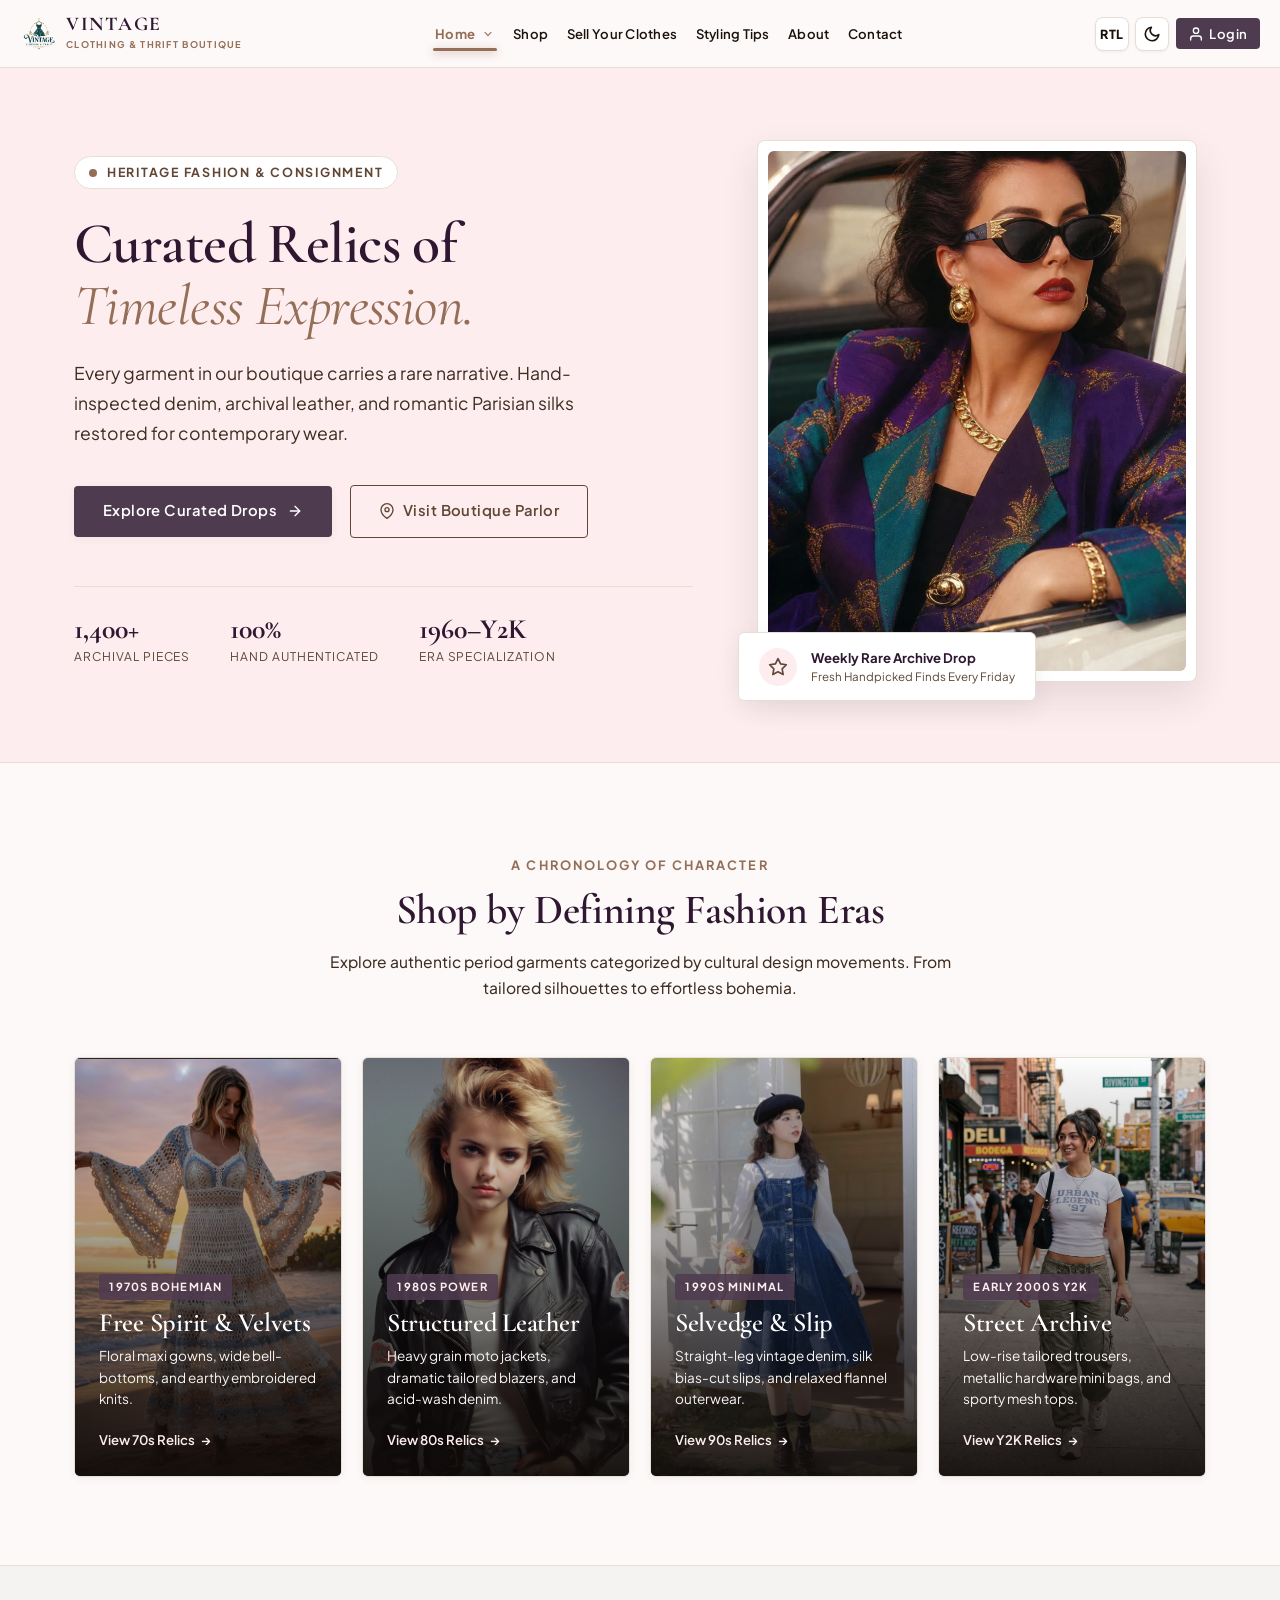
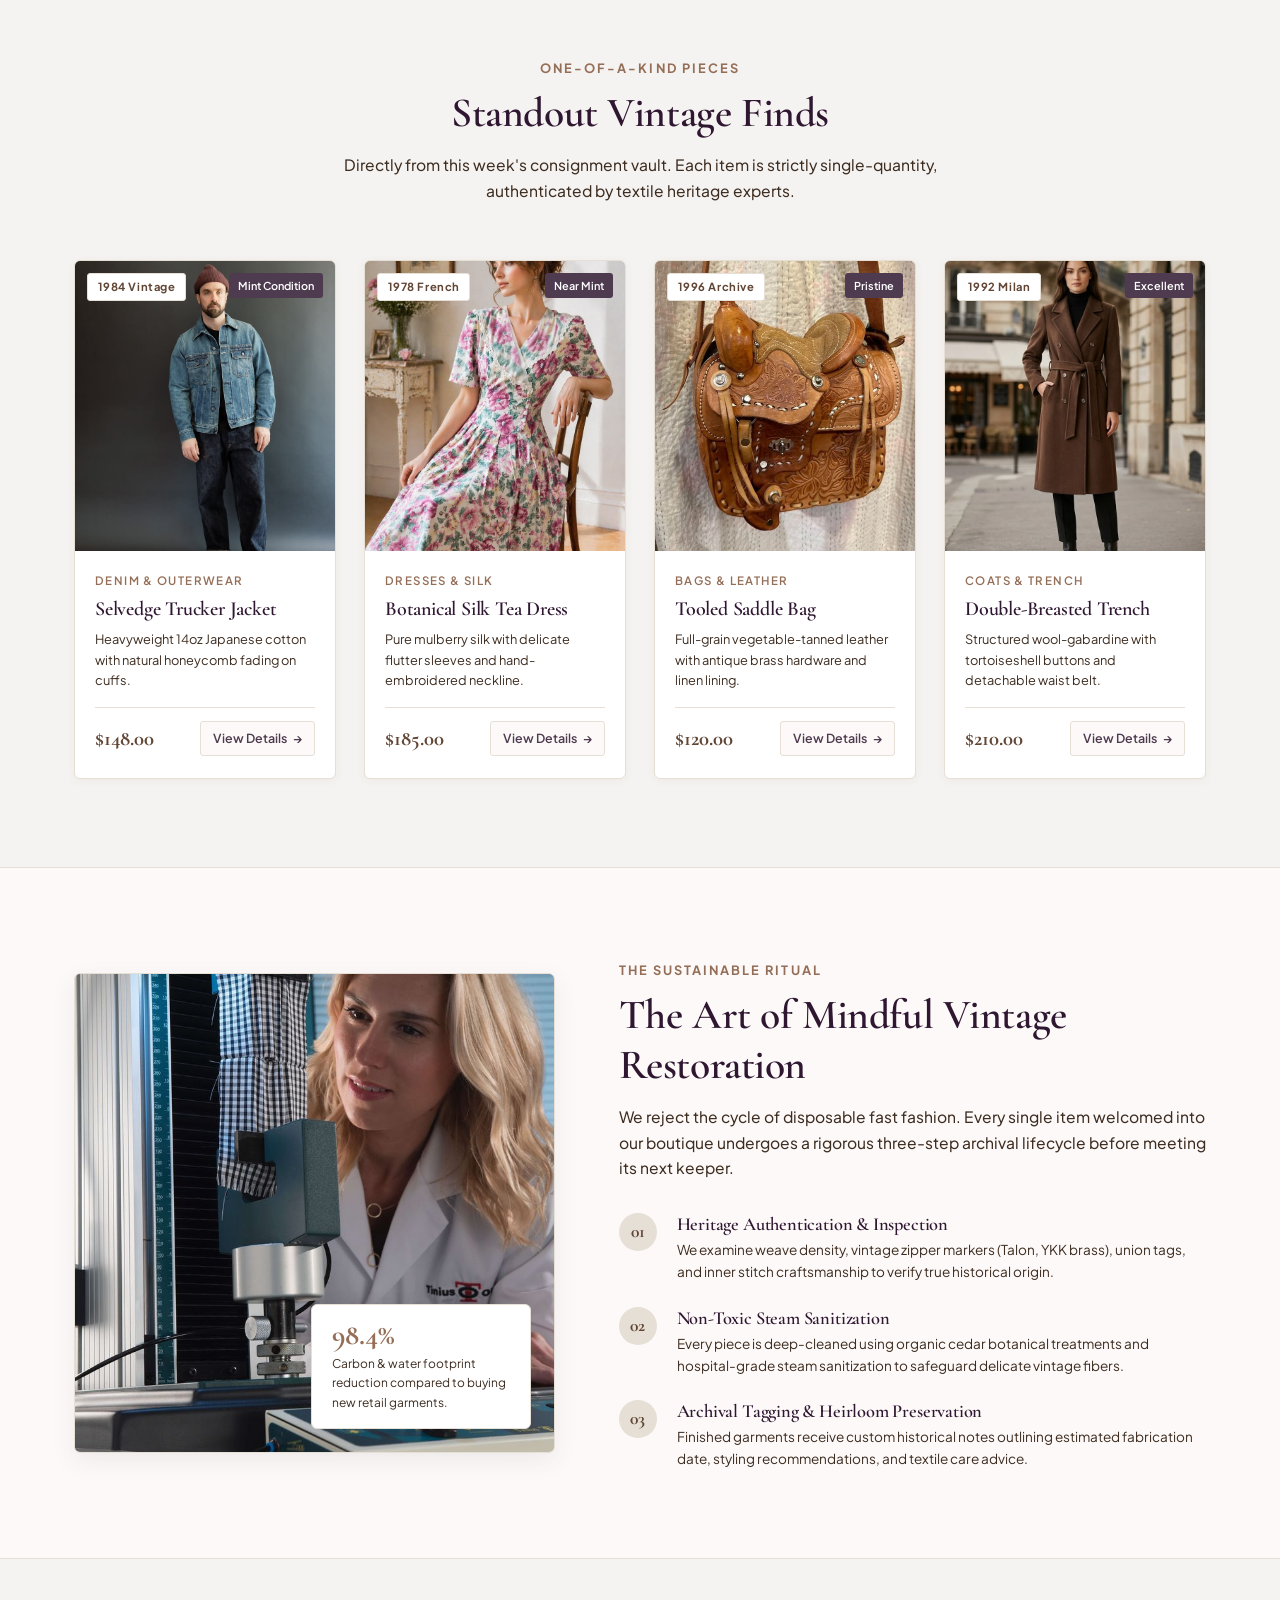
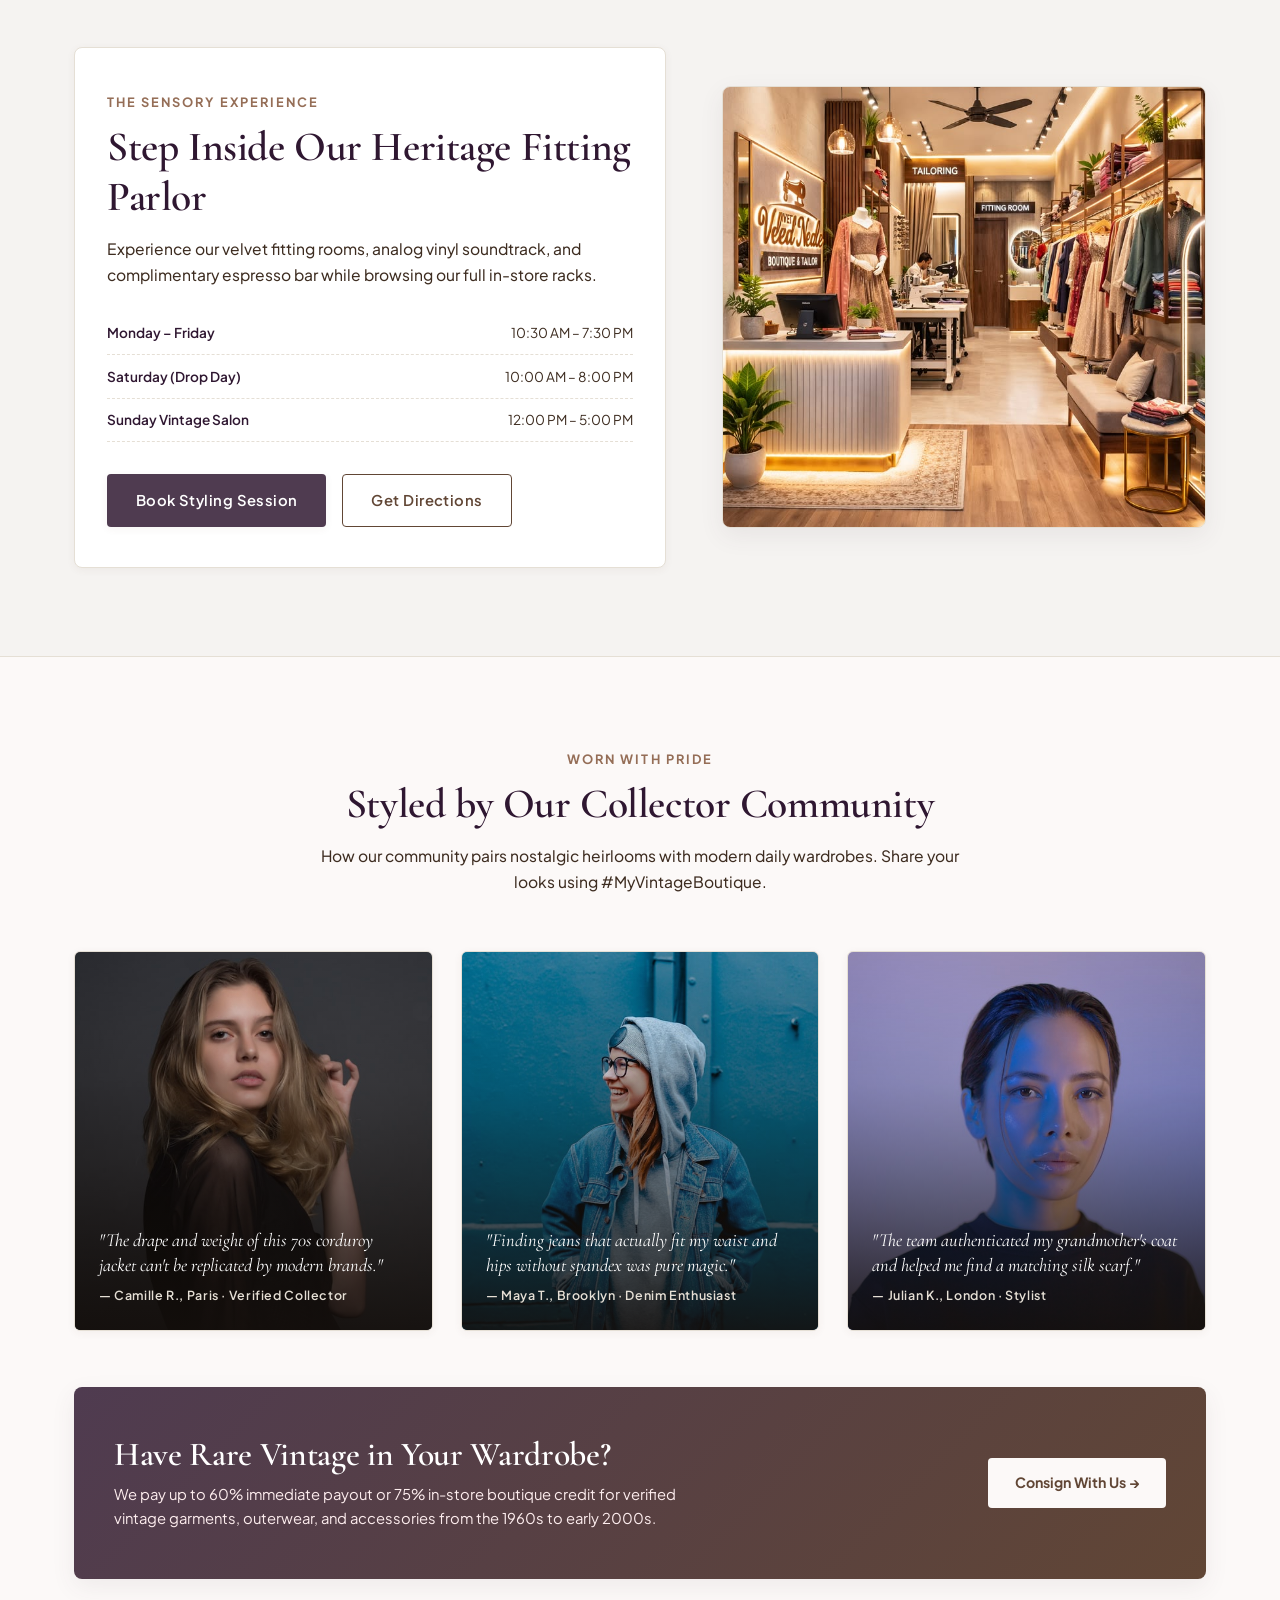
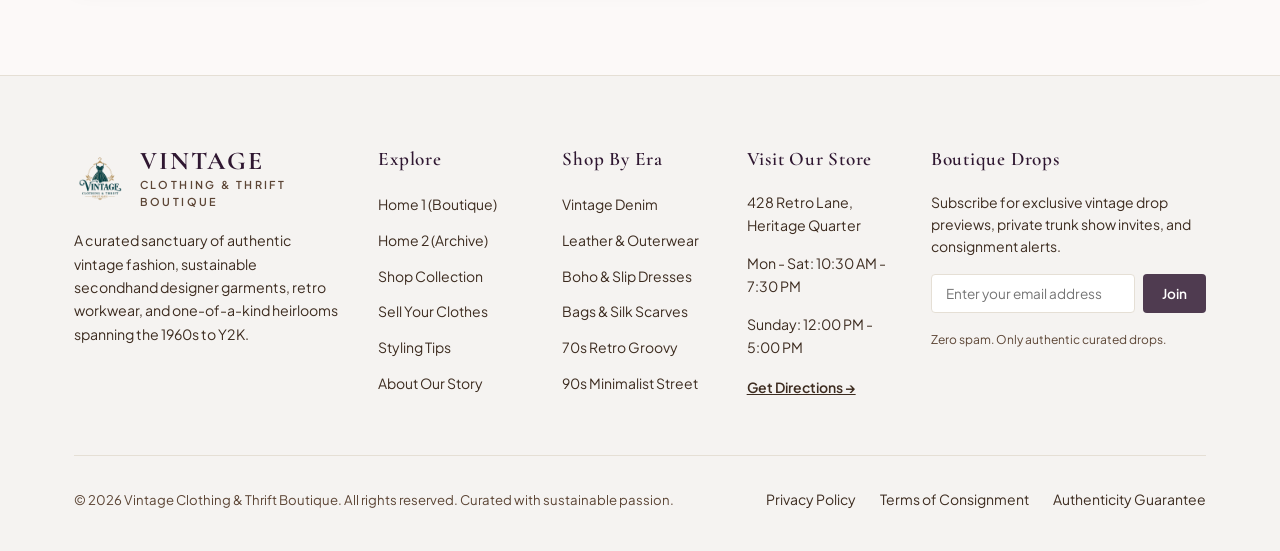
==== index.html @ dba38f69 "first commit" ====
<!DOCTYPE html>
<html lang="en" dir="ltr">

<head>
  <meta charset="UTF-8">
  <meta name="viewport" content="width=device-width, initial-scale=1.0">
  <title>Vintage Clothing & Thrift Boutique | Curated Retro, Denim & Timeless Finds</title>
  <meta name="description"
    content="Authentic vintage fashion, sustainable secondhand designer garments, retro denim, and classic accessories curated with care.">

  <!-- Favicon (High Contrast Vector + PNG) -->
  <link rel="icon" type="image/svg+xml" href="assets/images/icons/favicon.svg">
  <link rel="icon" type="image/png" sizes="32x32" href="assets/images/icons/favicon.png">
  <link rel="apple-touch-icon" href="assets/images/icons/favicon.png">

  <!-- External Stylesheets (Zero inline CSS) -->
  <link rel="stylesheet" href="assets/css/style.css">
  <link rel="stylesheet" href="assets/css/responsive.css">
</head>

<body>

  <!-- Branded Page Loader -->
  <div id="site-loader" aria-hidden="true">
    <div class="loader-logo-wrap">
      <div class="loader-spinner"></div>
      <img src="assets/images/icons/logo.png" alt="Vintage Boutique Loader" class="loader-logo-img">
    </div>
    <span class="loader-text">Vintage Boutique</span>
  </div>

  <!-- Sticky Compact Desktop & Mobile Header -->
  <header class="site-header" id="site-header">
    <div class="site-container header-container">

      <!-- Brand Logo + Name + Tagline -->
      <a href="index.html" class="brand-link" aria-label="Vintage Clothing and Thrift Boutique Home">
        <img src="assets/images/icons/logo.png" alt="Vintage Clothing & Thrift Boutique Logo" class="brand-logo-img">
        <div class="brand-text-block">
          <span class="brand-name">Vintage</span>
          <span class="brand-tagline">Clothing & Thrift Boutique</span>
        </div>
      </a>

      <!-- Desktop Navigation: Exactly 6 Navigation Items -->
      <nav class="desktop-nav" aria-label="Main Navigation">
        <!-- 1. Home with Click-Only Dropdown -->
        <div class="nav-item-dropdown" id="nav-home-dropdown">
          <button type="button" class="dropdown-toggle-btn active" aria-expanded="false" aria-haspopup="true">
            <span>Home</span>
            <svg class="dropdown-icon" viewBox="0 0 20 20" fill="currentColor" aria-hidden="true">
              <path fill-rule="evenodd"
                d="M5.23 7.21a.75.75 0 011.06.02L10 11.168l3.71-3.938a.75.75 0 111.08 1.04l-4.25 4.5a.75.75 0 01-1.08 0l-4.25-4.5a.75.75 0 01.02-1.06z"
                clip-rule="evenodd" />
            </svg>
          </button>
          <div class="dropdown-menu" role="menu">
            <a href="index.html" class="dropdown-item active" role="menuitem">Home 1 (Curated Boutique)</a>
            <a href="home-2.html" class="dropdown-item" role="menuitem">Home 2 (The Vault & Archive)</a>
          </div>
        </div>

        <!-- 2. Shop -->
        <a href="shop.html" class="nav-link">Shop</a>

        <!-- 3. Sell Your Clothes -->
        <a href="sell.html" class="nav-link">Sell Your Clothes</a>

        <!-- 4. Styling Tips -->
        <a href="styling-tips.html" class="nav-link">Styling Tips</a>

        <!-- 5. About (Mandatory) -->
        <a href="about.html" class="nav-link">About</a>

        <!-- 6. Contact (Directly Visible) -->
        <a href="contact.html" class="nav-link">Contact</a>
      </nav>

      <!-- Desktop Header Actions: RTL, Dark Mode, Login Button -->
      <div class="header-actions">
        <!-- RTL Toggle -->
        <button type="button" class="ctrl-btn rtl-toggle-btn" aria-label="Toggle Layout Direction (RTL/LTR)">
          <span class="rtl-label">RTL</span>
        </button>

        <!-- Dark Mode Toggle -->
        <button type="button" class="ctrl-btn theme-toggle-btn" aria-label="Toggle Dark Mode">
          <svg class="ctrl-icon moon-icon" viewBox="0 0 24 24" fill="none" stroke="currentColor" stroke-width="2"
            stroke-linecap="round" stroke-linejoin="round" aria-hidden="true">
            <path d="M21 12.79A9 9 0 1 1 11.21 3 7 7 0 0 0 21 12.79z"></path>
          </svg>
          <svg class="ctrl-icon sun-icon" style="display: none;" viewBox="0 0 24 24" fill="none" stroke="currentColor"
            stroke-width="2" stroke-linecap="round" stroke-linejoin="round" aria-hidden="true">
            <circle cx="12" cy="12" r="5"></circle>
            <line x1="12" y1="1" x2="12" y2="3"></line>
            <line x1="12" y1="21" x2="12" y2="23"></line>
            <line x1="4.22" y1="4.22" x2="5.64" y2="5.64"></line>
            <line x1="18.36" y1="18.36" x2="19.78" y2="19.78"></line>
            <line x1="1" y1="12" x2="3" y2="12"></line>
            <line x1="21" y1="12" x2="23" y2="12"></line>
            <line x1="4.22" y1="19.78" x2="5.64" y2="18.36"></line>
            <line x1="18.36" y1="5.64" x2="19.78" y2="4.22"></line>
          </svg>
        </button>

        <!-- Login Button (Replaces CTA) -->
        <button type="button" class="header-login-btn open-login-btn" id="header-login-btn">
          <svg width="16" height="16" viewBox="0 0 24 24" fill="none" stroke="currentColor" stroke-width="2"
            stroke-linecap="round" stroke-linejoin="round" aria-hidden="true">
            <path d="M20 21v-2a4 4 0 0 0-4-4H8a4 4 0 0 0-4 4v2"></path>
            <circle cx="12" cy="7" r="4"></circle>
          </svg>
          <span>Login</span>
        </button>

        <!-- Mobile Drawer Toggle Trigger -->
        <button type="button" class="mobile-toggle-btn" id="mobile-menu-open-btn" aria-label="Open Mobile Menu">
          <svg width="22" height="22" viewBox="0 0 24 24" fill="none" stroke="currentColor" stroke-width="2"
            stroke-linecap="round" stroke-linejoin="round" aria-hidden="true">
            <line x1="3" y1="12" x2="21" y2="12"></line>
            <line x1="3" y1="6" x2="21" y2="6"></line>
            <line x1="3" y1="18" x2="21" y2="18"></line>
          </svg>
        </button>
      </div>

    </div>
  </header>

  <!-- Mobile Menu Drawer & Overlay -->
  <div class="mobile-menu-overlay" id="mobile-menu-overlay" aria-hidden="true">
    <div class="mobile-menu-drawer" role="dialog" aria-modal="true" aria-label="Mobile Navigation Menu">

      <!-- Drawer Header: Brand Logo, Brand Text, Close Button -->
      <div class="mobile-drawer-header">
        <a href="index.html" class="brand-link">
          <img src="assets/images/icons/logo.png" alt="Vintage Boutique" class="brand-logo-img">
          <div class="brand-text-block">
            <span class="brand-name">Vintage</span>
            <span class="brand-tagline">Clothing & Thrift Boutique</span>
          </div>
        </a>
        <button type="button" class="mobile-close-btn" id="mobile-menu-close-btn" aria-label="Close Mobile Menu">
          <svg width="20" height="20" viewBox="0 0 24 24" fill="none" stroke="currentColor" stroke-width="2"
            stroke-linecap="round" stroke-linejoin="round" aria-hidden="true">
            <line x1="18" y1="6" x2="6" y2="18"></line>
            <line x1="6" y1="6" x2="18" y2="18"></line>
          </svg>
        </button>
      </div>

      <!-- Mobile Navigation Links -->
      <ul class="mobile-nav-list">
        <!-- Home Accordion -->
        <li class="mobile-accordion" id="mobile-home-accordion">
          <button type="button" class="mobile-accordion-toggle" id="mobile-home-toggle-btn" aria-expanded="false">
            <span>Home</span>
            <svg class="mobile-accordion-icon" viewBox="0 0 20 20" fill="currentColor" aria-hidden="true">
              <path fill-rule="evenodd"
                d="M5.23 7.21a.75.75 0 011.06.02L10 11.168l3.71-3.938a.75.75 0 111.08 1.04l-4.25 4.5a.75.75 0 01-1.08 0l-4.25-4.5a.75.75 0 01.02-1.06z"
                clip-rule="evenodd" />
            </svg>
          </button>
          <ul class="mobile-submenu">
            <li><a href="index.html" class="mobile-sub-link active">Home 1 (Curated Boutique)</a></li>
            <li><a href="home-2.html" class="mobile-sub-link">Home 2 (The Vault & Archive)</a></li>
          </ul>
        </li>

        <li><a href="shop.html" class="mobile-nav-link">Shop</a></li>
        <li><a href="sell.html" class="mobile-nav-link">Sell Your Clothes</a></li>
        <li><a href="styling-tips.html" class="mobile-nav-link">Styling Tips</a></li>
        <li><a href="about.html" class="mobile-nav-link">About</a></li>
        <li><a href="contact.html" class="mobile-nav-link">Contact</a></li>
      </ul>

      <!-- Drawer Footer with Theme & Direction Controls and Login -->
      <div class="mobile-drawer-footer">
        <div class="mobile-actions-row">
          <!-- Dark Mode Toggle in Mobile -->
          <button type="button" class="ctrl-btn theme-toggle-btn" aria-label="Toggle Dark Mode">
            <svg class="ctrl-icon moon-icon" viewBox="0 0 24 24" fill="none" stroke="currentColor" stroke-width="2"
              stroke-linecap="round" stroke-linejoin="round" aria-hidden="true">
              <path d="M21 12.79A9 9 0 1 1 11.21 3 7 7 0 0 0 21 12.79z"></path>
            </svg>
            <svg class="ctrl-icon sun-icon" style="display: none;" viewBox="0 0 24 24" fill="none" stroke="currentColor"
              stroke-width="2" stroke-linecap="round" stroke-linejoin="round" aria-hidden="true">
              <circle cx="12" cy="12" r="5"></circle>
              <line x1="12" y1="1" x2="12" y2="3"></line>
              <line x1="12" y1="21" x2="12" y2="23"></line>
              <line x1="4.22" y1="4.22" x2="5.64" y2="5.64"></line>
              <line x1="18.36" y1="18.36" x2="19.78" y2="19.78"></line>
              <line x1="1" y1="12" x2="3" y2="12"></line>
              <line x1="21" y1="12" x2="23" y2="12"></line>
              <line x1="4.22" y1="19.78" x2="5.64" y2="18.36"></line>
              <line x1="18.36" y1="5.64" x2="19.78" y2="4.22"></line>
            </svg>
            <span class="theme-label-text">Dark Mode</span>
          </button>

          <!-- RTL Toggle in Mobile -->
          <button type="button" class="ctrl-btn rtl-toggle-btn" aria-label="Toggle Layout Direction (RTL/LTR)">
            <svg width="15" height="15" viewBox="0 0 24 24" fill="none" stroke="currentColor" stroke-width="2.5" stroke-linecap="round" stroke-linejoin="round" aria-hidden="true">
              <polyline points="17 1 21 5 17 9"></polyline>
              <path d="M3 5h18"></path>
              <polyline points="7 23 3 19 7 15"></polyline>
              <path d="M21 19H3"></path>
            </svg>
            <span class="rtl-label">RTL</span>
          </button>
        </div>

        <!-- Login in Mobile Drawer -->
        <button type="button" class="mobile-login-btn open-login-btn" id="mobile-login-btn">
          <svg width="18" height="18" viewBox="0 0 24 24" fill="none" stroke="currentColor" stroke-width="2"
            stroke-linecap="round" stroke-linejoin="round" aria-hidden="true">
            <path d="M20 21v-2a4 4 0 0 0-4-4H8a4 4 0 0 0-4 4v2"></path>
            <circle cx="12" cy="7" r="4"></circle>
          </svg>
          <span>Account Login / Sign Up</span>
        </button>
      </div>

    </div>
  </div>

  <!-- MAIN CONTENT: EXACTLY 6 MAIN CONTENT SECTIONS -->
  <main id="main-content">

    <!-- ====================================================================
         SECTION 1: EDITORIAL HERO SHOWCASE
         ==================================================================== -->
    <section class="hero-section" id="hero-showcase">
      <div class="site-container hero-grid">

        <!-- Left Content Column -->
        <div class="hero-text-block">
          <div class="hero-eyebrow-wrap">
            <span class="hero-badge-dot"></span>
            <span class="hero-eyebrow-text">Heritage Fashion & Consignment</span>
          </div>

          <h1 class="hero-title">
            Curated Relics of <br>
            <span class="hero-title-italic">Timeless Expression.</span>
          </h1>

          <p class="hero-lead">
            Every garment in our boutique carries a rare narrative. Hand-inspected denim, archival leather, and romantic
            Parisian silks restored for contemporary wear.
          </p>

          <div class="hero-cta-group">
            <a href="shop.html" class="btn-primary-hero">
              <span>Explore Curated Drops</span>
              <svg width="16" height="16" viewBox="0 0 24 24" fill="none" stroke="currentColor" stroke-width="2"
                stroke-linecap="round" stroke-linejoin="round" aria-hidden="true">
                <line x1="5" y1="12" x2="19" y2="12"></line>
                <polyline points="12 5 19 12 12 19"></polyline>
              </svg>
            </a>
            <a href="contact.html" class="btn-outline-hero">
              <svg width="16" height="16" viewBox="0 0 24 24" fill="none" stroke="currentColor" stroke-width="2"
                stroke-linecap="round" stroke-linejoin="round" aria-hidden="true">
                <path d="M21 10c0 7-9 13-9 13s-9-6-9-13a9 9 0 0 1 18 0z"></path>
                <circle cx="12" cy="10" r="3"></circle>
              </svg>
              <span>Visit Boutique Parlor</span>
            </a>
          </div>

          <!-- Hero Metrics -->
          <div class="hero-stats-row">
            <div class="hero-stat-item">
              <span class="hero-stat-value">1,400+</span>
              <span class="hero-stat-label">Archival Pieces</span>
            </div>
            <div class="hero-stat-item">
              <span class="hero-stat-value">100%</span>
              <span class="hero-stat-label">Hand Authenticated</span>
            </div>
            <div class="hero-stat-item">
              <span class="hero-stat-value">1960–Y2K</span>
              <span class="hero-stat-label">Era Specialization</span>
            </div>
          </div>
        </div>

        <!-- Right Visual Showcase -->
        <div class="hero-image-composition">
          <div class="hero-img-frame">
            <img src="assets/images/hero/p1.jpg" alt="Editorial model wearing authentic curated vintage attire"
              class="hero-main-photo">

            <div class="hero-floating-card">
              <div class="hero-card-icon">
                <svg width="20" height="20" viewBox="0 0 24 24" fill="none" stroke="currentColor" stroke-width="2"
                  stroke-linecap="round" stroke-linejoin="round" aria-hidden="true">
                  <polygon
                    points="12 2 15.09 8.26 22 9.27 17 14.14 18.18 21.02 12 17.77 5.82 21.02 7 14.14 2 9.27 8.91 8.26 12 2">
                  </polygon>
                </svg>
              </div>
              <div>
                <div class="hero-card-title">Weekly Rare Archive Drop</div>
                <div class="hero-card-sub">Fresh Handpicked Finds Every Friday</div>
              </div>
            </div>
          </div>
        </div>

      </div>
    </section>

    <!-- ====================================================================
         SECTION 2: CURATED ERAS HORIZONTAL PANORAMA
         ==================================================================== -->
    <section class="eras-section" id="eras-panorama">
      <div class="site-container">

        <div class="section-header-center">
          <span class="section-eyebrow">A Chronology of Character</span>
          <h2 class="section-title">Shop by Defining Fashion Eras</h2>
          <p class="section-desc">
            Explore authentic period garments categorized by cultural design movements. From tailored silhouettes to
            effortless bohemia.
          </p>
        </div>

        <div class="eras-grid">
          <!-- Era 1: 70s Bohemian -->
          <div class="era-card">
            <img src="assets/images/sections/p2.jpg" alt="1970s bohemian fashion dresses and crochet" class="era-img">
            <div class="era-card-overlay"></div>
            <div class="era-card-content">
              <span class="era-badge">1970s Bohemian</span>
              <h3 class="era-title">Free Spirit & Velvets</h3>
              <p class="era-tagline">Floral maxi gowns, wide bell-bottoms, and earthy embroidered knits.</p>
              <a href="shop.html?era=70s" class="era-link">
                <span>View 70s Relics</span>
                <span aria-hidden="true">&rarr;</span>
              </a>
            </div>
          </div>

          <!-- Era 2: 80s Power & Leather -->
          <div class="era-card">
            <img src="assets/images/sections/p3.jpg" alt="1980s moto leather jackets and power shoulders"
              class="era-img">
            <div class="era-card-overlay"></div>
            <div class="era-card-content">
              <span class="era-badge">1980s Power</span>
              <h3 class="era-title">Structured Leather</h3>
              <p class="era-tagline">Heavy grain moto jackets, dramatic tailored blazers, and acid-wash denim.</p>
              <a href="shop.html?era=80s" class="era-link">
                <span>View 80s Relics</span>
                <span aria-hidden="true">&rarr;</span>
              </a>
            </div>
          </div>

          <!-- Era 3: 90s Minimalist Denim -->
          <div class="era-card">
            <img src="assets/images/sections/p4.jpg" alt="1990s vintage high-waisted denim and slip dresses"
              class="era-img">
            <div class="era-card-overlay"></div>
            <div class="era-card-content">
              <span class="era-badge">1990s Minimal</span>
              <h3 class="era-title">Selvedge & Slip</h3>
              <p class="era-tagline">Straight-leg vintage denim, silk bias-cut slips, and relaxed flannel outerwear.</p>
              <a href="shop.html?era=90s" class="era-link">
                <span>View 90s Relics</span>
                <span aria-hidden="true">&rarr;</span>
              </a>
            </div>
          </div>

          <!-- Era 4: Y2K Archive -->
          <div class="era-card">
            <img src="assets/images/sections/p5.jpg" alt="2000s Y2K archive baby tees and cargo silhouettes"
              class="era-img">
            <div class="era-card-overlay"></div>
            <div class="era-card-content">
              <span class="era-badge">Early 2000s Y2K</span>
              <h3 class="era-title">Street Archive</h3>
              <p class="era-tagline">Low-rise tailored trousers, metallic hardware mini bags, and sporty mesh tops.</p>
              <a href="shop.html?era=y2k" class="era-link">
                <span>View Y2K Relics</span>
                <span aria-hidden="true">&rarr;</span>
              </a>
            </div>
          </div>
        </div>

      </div>
    </section>

    <!-- ====================================================================
         SECTION 3: STANDOUT VINTAGE FINDS SPOTLIGHT (STRICTLY EVEN CARDS)
         ==================================================================== -->
    <section class="finds-section" id="standout-finds">
      <div class="site-container">

        <div class="section-header-center">
          <span class="section-eyebrow">One-Of-A-Kind Pieces</span>
          <h2 class="section-title">Standout Vintage Finds</h2>
          <p class="section-desc">
            Directly from this week's consignment vault. Each item is strictly single-quantity, authenticated by textile
            heritage experts.
          </p>
        </div>

        <div class="finds-grid">
          <!-- Product Card 1 -->
          <article class="find-card">
            <div class="find-img-wrap">
              <img src="assets/images/products/p6.jpg" alt="1984 Vintage Selvedge Denim Trucker Jacket"
                class="find-img">
              <span class="find-era-tag">1984 Vintage</span>
              <span class="find-condition-tag">Mint Condition</span>
            </div>
            <div class="find-card-body">
              <span class="find-category">Denim & Outerwear</span>
              <h3 class="find-title">Selvedge Trucker Jacket</h3>
              <p class="find-meta-text">Heavyweight 14oz Japanese cotton with natural honeycomb fading on cuffs.</p>
              <div class="find-card-footer">
                <span class="find-price">$148.00</span>
                <a href="shop.html" class="find-action-btn">
                  <span>View Details</span>
                  <span aria-hidden="true">&rarr;</span>
                </a>
              </div>
            </div>
          </article>

          <!-- Product Card 2 -->
          <article class="find-card">
            <div class="find-img-wrap">
              <img src="assets/images/products/p7.jpg" alt="1978 French Silk Floral Tea Dress" class="find-img">
              <span class="find-era-tag">1978 French</span>
              <span class="find-condition-tag">Near Mint</span>
            </div>
            <div class="find-card-body">
              <span class="find-category">Dresses & Silk</span>
              <h3 class="find-title">Botanical Silk Tea Dress</h3>
              <p class="find-meta-text">Pure mulberry silk with delicate flutter sleeves and hand-embroidered neckline.
              </p>
              <div class="find-card-footer">
                <span class="find-price">$185.00</span>
                <a href="shop.html" class="find-action-btn">
                  <span>View Details</span>
                  <span aria-hidden="true">&rarr;</span>
                </a>
              </div>
            </div>
          </article>

          <!-- Product Card 3 -->
          <article class="find-card">
            <div class="find-img-wrap">
              <img src="assets/images/products/p8.jpg" alt="1996 Hand-Tooled Cognac Leather Saddle Bag"
                class="find-img">
              <span class="find-era-tag">1996 Archive</span>
              <span class="find-condition-tag">Pristine</span>
            </div>
            <div class="find-card-body">
              <span class="find-category">Bags & Leather</span>
              <h3 class="find-title">Tooled Saddle Bag</h3>
              <p class="find-meta-text">Full-grain vegetable-tanned leather with antique brass hardware and linen
                lining.</p>
              <div class="find-card-footer">
                <span class="find-price">$120.00</span>
                <a href="shop.html" class="find-action-btn">
                  <span>View Details</span>
                  <span aria-hidden="true">&rarr;</span>
                </a>
              </div>
            </div>
          </article>

          <!-- Product Card 4 -->
          <article class="find-card">
            <div class="find-img-wrap">
              <img src="assets/images/products/p9.jpg" alt="1992 Double-Breasted Wool Blend Trench Coat"
                class="find-img">
              <span class="find-era-tag">1992 Milan</span>
              <span class="find-condition-tag">Excellent</span>
            </div>
            <div class="find-card-body">
              <span class="find-category">Coats & Trench</span>
              <h3 class="find-title">Double-Breasted Trench</h3>
              <p class="find-meta-text">Structured wool-gabardine with tortoiseshell buttons and detachable waist belt.
              </p>
              <div class="find-card-footer">
                <span class="find-price">$210.00</span>
                <a href="shop.html" class="find-action-btn">
                  <span>View Details</span>
                  <span aria-hidden="true">&rarr;</span>
                </a>
              </div>
            </div>
          </article>
        </div>

      </div>
    </section>

    <!-- ====================================================================
         SECTION 4: SUSTAINABLE CURATION NARRATIVE & PROCESS
         ==================================================================== -->
    <section class="curation-section" id="curation-narrative">
      <div class="site-container curation-grid">

        <!-- Left Image Composition -->
        <div class="curation-image-wrap">
          <img src="assets/images/about/p10.jpg" alt="Textile specialist examining vintage garment seams"
            class="curation-main-photo">
          <div class="curation-highlight-badge">
            <div class="curation-badge-num">98.4%</div>
            <div class="curation-badge-text">Carbon & water footprint reduction compared to buying new retail garments.
            </div>
          </div>
        </div>

        <!-- Right Content & 3-Step Process -->
        <div>
          <span class="section-eyebrow">The Sustainable Ritual</span>
          <h2 class="section-title">The Art of Mindful Vintage Restoration</h2>
          <p class="section-desc">
            We reject the cycle of disposable fast fashion. Every single item welcomed into our boutique undergoes a
            rigorous three-step archival lifecycle before meeting its next keeper.
          </p>

          <div class="curation-steps-list">
            <div class="curation-step-item">
              <div class="curation-step-num">01</div>
              <div>
                <h3 class="curation-step-title">Heritage Authentication & Inspection</h3>
                <p class="curation-step-desc">We examine weave density, vintage zipper markers (Talon, YKK brass), union
                  tags, and inner stitch craftsmanship to verify true historical origin.</p>
              </div>
            </div>

            <div class="curation-step-item">
              <div class="curation-step-num">02</div>
              <div>
                <h3 class="curation-step-title">Non-Toxic Steam Sanitization</h3>
                <p class="curation-step-desc">Every piece is deep-cleaned using organic cedar botanical treatments and
                  hospital-grade steam sanitization to safeguard delicate vintage fibers.</p>
              </div>
            </div>

            <div class="curation-step-item">
              <div class="curation-step-num">03</div>
              <div>
                <h3 class="curation-step-title">Archival Tagging & Heirloom Preservation</h3>
                <p class="curation-step-desc">Finished garments receive custom historical notes outlining estimated
                  fabrication date, styling recommendations, and textile care advice.</p>
              </div>
            </div>
          </div>
        </div>

      </div>
    </section>

    <!-- ====================================================================
         SECTION 5: IN-STORE HERITAGE BOUTIQUE & FITTING PARLOR
         ==================================================================== -->
    <section class="boutique-store-section" id="store-experience">
      <div class="site-container boutique-store-grid">

        <!-- Left Store Info Box -->
        <div class="store-info-box">
          <span class="section-eyebrow">The Sensory Experience</span>
          <h2 class="section-title">Step Inside Our Heritage Fitting Parlor</h2>
          <p class="section-desc">
            Experience our velvet fitting rooms, analog vinyl soundtrack, and complimentary espresso bar while browsing
            our full in-store racks.
          </p>

          <div class="schedule-table">
            <div class="schedule-row">
              <span class="schedule-day">Monday – Friday</span>
              <span class="schedule-hours">10:30 AM – 7:30 PM</span>
            </div>
            <div class="schedule-row">
              <span class="schedule-day">Saturday (Drop Day)</span>
              <span class="schedule-hours">10:00 AM – 8:00 PM</span>
            </div>
            <div class="schedule-row">
              <span class="schedule-day">Sunday Vintage Salon</span>
              <span class="schedule-hours">12:00 PM – 5:00 PM</span>
            </div>
          </div>

          <div style="display: flex; gap: 1rem; flex-wrap: wrap;">
            <a href="contact.html" class="btn-primary-hero">
              <span>Book Styling Session</span>
            </a>
            <a href="contact.html#directions" class="btn-outline-hero">
              <span>Get Directions</span>
            </a>
          </div>
        </div>

        <!-- Right Store Visual Frame -->
        <div class="store-photo-frame">
          <img src="assets/images/sections/p11.jpg" alt="Warm interior racks of curated vintage clothing boutique"
            class="store-main-photo">
        </div>

      </div>
    </section>

    <!-- ====================================================================
         SECTION 6: VINTAGE COMMUNITY WALL & CONSIGNMENT BANNER
         ==================================================================== -->
    <section class="community-section" id="community-styling">
      <div class="site-container">

        <div class="section-header-center">
          <span class="section-eyebrow">Worn With Pride</span>
          <h2 class="section-title">Styled by Our Collector Community</h2>
          <p class="section-desc">
            How our community pairs nostalgic heirlooms with modern daily wardrobes. Share your looks using
            #MyVintageBoutique.
          </p>
        </div>

        <!-- 3-Image Community Visual Mosaic -->
        <div class="community-grid">
          <div class="community-card">
            <img src="assets/images/gallery/community-look-1.jpg" alt="Customer styled in 70s embroidered boho jacket"
              class="community-img">
            <div class="community-card-overlay">
              <p class="community-quote">"The drape and weight of this 70s corduroy jacket can't be replicated by modern
                brands."</p>
              <span class="community-author">— Camille R., Paris &middot; Verified Collector</span>
            </div>
          </div>

          <div class="community-card">
            <img src="assets/images/gallery/community-look-2.jpg"
              alt="Customer wearing high-waisted 90s vintage denim with blazer" class="community-img">
            <div class="community-card-overlay">
              <p class="community-quote">"Finding jeans that actually fit my waist and hips without spandex was pure
                magic."</p>
              <span class="community-author">— Maya T., Brooklyn &middot; Denim Enthusiast</span>
            </div>
          </div>

          <div class="community-card">
            <img src="assets/images/gallery/community-look-3.jpg" alt="Customer styling vintage leather trench coat"
              class="community-img">
            <div class="community-card-overlay">
              <p class="community-quote">"The team authenticated my grandmother's coat and helped me find a matching
                silk scarf."</p>
              <span class="community-author">— Julian K., London &middot; Stylist</span>
            </div>
          </div>
        </div>

        <!-- Consignment Callout Banner -->
        <div class="consignment-banner">
          <div>
            <h3 class="consignment-title">Have Rare Vintage in Your Wardrobe?</h3>
            <p class="consignment-desc">
              We pay up to 60% immediate payout or 75% in-store boutique credit for verified vintage garments,
              outerwear, and accessories from the 1960s to early 2000s.
            </p>
          </div>
          <a href="sell.html" class="consignment-btn">
            <span>Consign With Us &rarr;</span>
          </a>
        </div>

      </div>
    </section>

  </main>

  <!-- Shared Global Footer -->
  <footer class="site-footer">
    <div class="site-container">

      <div class="footer-top-grid">
        <!-- Brand Summary Column -->
        <div class="footer-brand-wrap">
          <div class="footer-brand-header">
            <img src="assets/images/icons/logo.png" alt="Vintage Boutique" class="footer-brand-logo">
            <div>
              <div class="footer-brand-title">Vintage</div>
              <div class="footer-brand-sub">Clothing & Thrift Boutique</div>
            </div>
          </div>
          <p class="footer-desc">
            A curated sanctuary of authentic vintage fashion, sustainable secondhand designer garments, retro workwear,
            and one-of-a-kind heirlooms spanning the 1960s to Y2K.
          </p>
        </div>

        <!-- Quick Navigation -->
        <div>
          <h2 class="footer-heading">Explore</h2>
          <ul class="footer-links-list">
            <li><a href="index.html" class="footer-link">Home 1 (Boutique)</a></li>
            <li><a href="home-2.html" class="footer-link">Home 2 (Archive)</a></li>
            <li><a href="shop.html" class="footer-link">Shop Collection</a></li>
            <li><a href="sell.html" class="footer-link">Sell Your Clothes</a></li>
            <li><a href="styling-tips.html" class="footer-link">Styling Tips</a></li>
            <li><a href="about.html" class="footer-link">About Our Story</a></li>
          </ul>
        </div>

        <!-- Shop by Category / Era -->
        <div>
          <h2 class="footer-heading">Shop By Era</h2>
          <ul class="footer-links-list">
            <li><a href="shop.html?category=denim" class="footer-link">Vintage Denim</a></li>
            <li><a href="shop.html?category=outerwear" class="footer-link">Leather & Outerwear</a></li>
            <li><a href="shop.html?category=dresses" class="footer-link">Boho & Slip Dresses</a></li>
            <li><a href="shop.html?category=accessories" class="footer-link">Bags & Silk Scarves</a></li>
            <li><a href="shop.html?era=70s" class="footer-link">70s Retro Groovy</a></li>
            <li><a href="shop.html?era=90s" class="footer-link">90s Minimalist Street</a></li>
          </ul>
        </div>

        <!-- Store Hours & Visit Info -->
        <div>
          <h2 class="footer-heading">Visit Our Store</h2>
          <ul class="footer-links-list">
            <li class="footer-desc" style="margin-bottom: 0.25rem;">428 Retro Lane, Heritage Quarter</li>
            <li class="footer-desc" style="margin-bottom: 0.25rem;">Mon - Sat: 10:30 AM - 7:30 PM</li>
            <li class="footer-desc" style="margin-bottom: 0.25rem;">Sunday: 12:00 PM - 5:00 PM</li>
            <li><a href="contact.html" class="footer-link" style="font-weight: 600; text-decoration: underline;">Get
                Directions &rarr;</a></li>
          </ul>
        </div>

        <!-- Newsletter Subscription Column -->
        <div class="footer-newsletter-wrap">
          <h2 class="footer-heading">Boutique Drops</h2>
          <p class="footer-newsletter-text">
            Subscribe for exclusive vintage drop previews, private trunk show invites, and consignment alerts.
          </p>
          <form class="footer-form" onsubmit="event.preventDefault(); alert('Subscribed to Vintage Boutique drops!');">
            <input type="email" required placeholder="Enter your email address" class="footer-input"
              aria-label="Email address for boutique newsletter">
            <button type="submit" class="footer-submit-btn">Join</button>
          </form>
          <span class="footer-privacy-note">Zero spam. Only authentic curated drops.</span>
        </div>
      </div>

      <!-- Footer Bottom Copyright & Legal -->
      <div class="footer-bottom">
        <div>
          &copy; 2026 Vintage Clothing & Thrift Boutique. All rights reserved. Curated with sustainable passion.
        </div>
        <div class="footer-legal-links">
          <a href="#" class="footer-link">Privacy Policy</a>
          <a href="#" class="footer-link">Terms of Consignment</a>
          <a href="#" class="footer-link">Authenticity Guarantee</a>
        </div>
      </div>

    </div>
  </footer>

  <!-- Floating Scroll-to-Top Button -->
  <button type="button" class="scroll-top-btn" id="scroll-top-btn" aria-label="Scroll back to top">
    <svg width="20" height="20" viewBox="0 0 24 24" fill="none" stroke="currentColor" stroke-width="2.5"
      stroke-linecap="round" stroke-linejoin="round" aria-hidden="true">
      <line x1="12" y1="19" x2="12" y2="5"></line>
      <polyline points="5 12 12 5 19 12"></polyline>
    </svg>
  </button>

  <!-- Login & Register Modal -->
  <div class="auth-modal-overlay" id="auth-modal-overlay" aria-hidden="true" role="dialog" aria-modal="true"
    aria-labelledby="auth-modal-title">
    <div class="auth-modal-card">
      <button type="button" class="auth-close-btn" id="auth-modal-close-btn" aria-label="Close login dialog">
        <svg width="18" height="18" viewBox="0 0 24 24" fill="none" stroke="currentColor" stroke-width="2"
          stroke-linecap="round" stroke-linejoin="round" aria-hidden="true">
          <line x1="18" y1="6" x2="6" y2="18"></line>
          <line x1="6" y1="6" x2="18" y2="18"></line>
        </svg>
      </button>

      <!-- Auth Modal Brand Header -->
      <div class="auth-brand-header">
        <a href="index.html" class="auth-brand-logo" aria-label="Vintage Clothing & Thrift Boutique Home">
          <img src="assets/images/icons/logo.png" alt="Vintage Clothing & Thrift Boutique Logo" class="auth-logo-img" width="48" height="48">
          <div class="auth-brand-text">
            <span class="auth-brand-title">VINTAGE</span>
            <span class="auth-brand-subtitle">Clothing &amp; Thrift Boutique</span>
          </div>
        </a>
        <p class="auth-brand-desc">Curated Relics of Timeless Expression</p>
      </div>

      <div class="auth-modal-tabs">
        <button type="button" class="auth-tab-btn active" id="tab-login-btn">Sign In</button>
        <button type="button" class="auth-tab-btn" id="tab-register-btn">Create Account</button>
      </div>

      <!-- Login Form -->
      <form class="auth-form" id="form-login">
        <div class="form-group">
          <label class="form-label" for="login-email">Email Address</label>
          <input type="email" id="login-email" required class="form-input" placeholder="vintage@example.com">
        </div>
        <div class="form-group">
          <label class="form-label" for="login-password">Password</label>
          <input type="password" id="login-password" required class="form-input" placeholder="••••••••">
        </div>
        <div class="form-options-row">
          <label class="form-checkbox-label">
            <input type="checkbox" name="remember">
            <span>Remember me</span>
          </label>
          <a href="#" class="forgot-link">Forgot password?</a>
        </div>
        <button type="submit" class="auth-submit-btn">Sign In to Boutique</button>
      </form>

      <!-- Register Form -->
      <form class="auth-form" id="form-register" style="display: none;">
        <div class="form-group">
          <label class="form-label" for="reg-name">Full Name</label>
          <input type="text" id="reg-name" required class="form-input" placeholder="Eleanor Vance">
        </div>
        <div class="form-group">
          <label class="form-label" for="reg-email">Email Address</label>
          <input type="email" id="reg-email" required class="form-input" placeholder="vintage@example.com">
        </div>
        <div class="form-group">
          <label class="form-label" for="reg-password">Password</label>
          <input type="password" id="reg-password" required class="form-input" placeholder="Create secure password">
        </div>
        <button type="submit" class="auth-submit-btn">Register New Account</button>
      </form>

    </div>
  </div>

  <!-- Shared External JavaScript (Zero inline JS) -->
  <script src="assets/js/main.js"></script>
</body>

</html>
---- assets/css/style.css ----
/* ==========================================================================
   VINTAGE CLOTHING & THRIFT BOUTIQUE - CORE STYLESHEET
   Curated Editorial & High-Contrast Authentic Palette
   ========================================================================== */

@import url('https://fonts.googleapis.com/css2?family=Cormorant+Garamond:ital,wght@0,400;0,500;0,600;0,700;1,400&family=Plus+Jakarta+Sans:wght@300;400;500;600;700&display=swap');

:root {
  /* User Defined Reference Palette */
  --color-blush: #FDEDEE;
  --color-warm-offwhite: #FCF9F8;
  --color-cream-ivory: #F5F3F1;
  --color-warm-beige: #E5DFD5;
  --color-soft-taupe: #B9A693;
  --color-warm-brown: #956E57;
  --color-deep-brown: #614635;
  --color-plum-accent: #4F3B50;

  /* Semantic Typography & UI Tokens */
  --bg-primary: #FCF9F8;
  --bg-secondary: #F5F3F1;
  --bg-tertiary: #FDEDEE;
  --bg-card: #FFFFFF;
  --bg-header: rgba(252, 249, 248, 0.96);

  --text-primary: #1A110B;
  --text-secondary: #3D2C20;
  --text-muted: #5C4535;
  --text-headings: #2F1731;
  
  --border-light: #E5DFD5;
  --border-focus: #956E57;

  --btn-primary-bg: #4F3B50;
  --btn-primary-text: #FFFFFF;
  --btn-primary-hover: #3D2D3E;

  --btn-secondary-bg: #614635;
  --btn-secondary-text: #FFFFFF;
  --btn-secondary-hover: #4A3528;

  --btn-outline-border: #614635;
  --btn-outline-text: #614635;
  --btn-outline-hover-bg: #614635;
  --btn-outline-hover-text: #FCF9F8;

  --shadow-sm: 0 2px 8px rgba(97, 70, 53, 0.06);
  --shadow-md: 0 8px 24px rgba(79, 59, 80, 0.08);
  --shadow-lg: 0 16px 36px rgba(79, 59, 80, 0.12);

  --font-heading: 'Cormorant Garamond', Georgia, serif;
  --font-body: 'Plus Jakarta Sans', -apple-system, BlinkMacSystemFont, 'Segoe UI', Roboto, sans-serif;
  
  --header-height: 68px;
  --transition-smooth: all 0.28s cubic-bezier(0.4, 0, 0.2, 1);
}

/* ==========================================================================
   STRICT DARK MODE (#000000 Background Mandatory - 100% Bright Crisp Text)
   ========================================================================== */
html.dark {
  color-scheme: dark;
  --bg-primary: #000000;
  --bg-secondary: #0A0A0A;
  --bg-tertiary: #121011;
  --bg-card: #0F0E0E;
  --bg-header: rgba(0, 0, 0, 0.96);

  --text-primary: #FFFFFF;
  --text-secondary: #F8F5F2;
  --text-muted: #E2D7CC;
  --text-headings: #FFFFFF;

  --color-warm-brown: #E6BE8A;
  --color-deep-brown: #FFF3C4;
  --color-soft-taupe: #E5DFD5;

  --border-light: #2A2420;
  --border-focus: #E6BE8A;

  --btn-primary-bg: #E6BE8A;
  --btn-primary-text: #000000;
  --btn-primary-hover: #F5D061;

  --btn-secondary-bg: #4F3B50;
  --btn-secondary-text: #FFFFFF;
  --btn-secondary-hover: #654D66;

  --btn-outline-border: #F8F5F2;
  --btn-outline-text: #FFFFFF;
  --btn-outline-hover-bg: #FFFFFF;
  --btn-outline-hover-text: #000000;

  --shadow-sm: 0 2px 8px rgba(0, 0, 0, 0.8);
  --shadow-md: 0 8px 24px rgba(0, 0, 0, 0.9);
  --shadow-lg: 0 16px 36px rgba(0, 0, 0, 0.95);
}

/* Luminous Logo in Dark Mode */
html.dark .loader-logo-img,
html.dark .brand-logo-img,
html.dark .footer-brand-logo,
html.dark .auth-logo-img {
  content: url("../images/icons/logo-bright.png");
  filter: drop-shadow(0 2px 10px rgba(0, 0, 0, 0.55));
}

/* Base Reset & Typography */
*, *::before, *::after {
  box-sizing: border-box;
  margin: 0;
  padding: 0;
}

html {
  scroll-behavior: smooth;
  font-size: 16px;
  background-color: var(--bg-primary);
  color: var(--text-primary);
  font-family: var(--font-body);
  -webkit-font-smoothing: antialiased;
  -moz-osx-font-smoothing: grayscale;
}

body {
  min-height: 100vh;
  display: flex;
  flex-direction: column;
  background-color: var(--bg-primary);
  color: var(--text-primary);
  line-height: 1.6;
  overflow-x: hidden;
  transition: background-color 0.3s ease, color 0.3s ease;
}

h1, h2, h3, h4, h5, h6 {
  font-family: var(--font-heading);
  color: var(--text-headings);
  font-weight: 600;
  line-height: 1.2;
  letter-spacing: -0.01em;
}

p {
  color: var(--text-secondary);
}

a {
  color: inherit;
  text-decoration: none;
  transition: var(--transition-smooth);
}

img {
  max-width: 100%;
  height: auto;
  display: block;
}

button {
  font-family: inherit;
  cursor: pointer;
  border: none;
  background: transparent;
  outline: none;
}

/* Accessible Focus States */
a:focus-visible, button:focus-visible, input:focus-visible, select:focus-visible, textarea:focus-visible {
  outline: 2px solid var(--border-focus);
  outline-offset: 3px;
}

/* Container */
.site-container {
  width: 100%;
  max-width: 1180px;
  margin-left: auto;
  margin-right: auto;
  padding-left: 1.5rem;
  padding-right: 1.5rem;
}

/* ==========================================================================
   PAGE LOADER
   ========================================================================== */
#site-loader {
  position: fixed;
  inset: 0;
  background-color: var(--bg-primary);
  z-index: 99999;
  display: flex;
  flex-direction: column;
  align-items: center;
  justify-content: center;
  gap: 1.25rem;
  transition: opacity 0.4s ease, visibility 0.4s ease;
}

#site-loader.hidden {
  opacity: 0;
  visibility: hidden;
  pointer-events: none;
}

.loader-logo-wrap {
  position: relative;
  width: 90px;
  height: 90px;
  display: flex;
  align-items: center;
  justify-content: center;
}

.loader-logo-img {
  width: 76px;
  height: 76px;
  object-fit: contain;
  border-radius: 50%;
  animation: pulse-soft 1.8s infinite ease-in-out;
}

.loader-spinner {
  position: absolute;
  inset: 0;
  border: 2px solid var(--border-light);
  border-top-color: var(--btn-primary-bg);
  border-radius: 50%;
  animation: loader-spin 1s linear infinite;
}

.loader-text {
  font-family: var(--font-heading);
  font-size: 1.15rem;
  letter-spacing: 0.18em;
  text-transform: uppercase;
  color: var(--text-headings);
}

@keyframes loader-spin {
  to { transform: rotate(360deg); }
}

@keyframes pulse-soft {
  0%, 100% { transform: scale(1); opacity: 0.95; }
  50% { transform: scale(1.05); opacity: 1; }
}

/* ==========================================================================
   FIXED COMPACT HEADER
   ========================================================================== */
.site-header {
  position: sticky;
  top: 0;
  left: 0;
  width: 100%;
  height: var(--header-height);
  background-color: var(--bg-header);
  backdrop-filter: blur(10px);
  -webkit-backdrop-filter: blur(10px);
  border-bottom: 1px solid var(--border-light);
  z-index: 1000;
  transition: background-color 0.3s ease, border-color 0.3s ease, box-shadow 0.3s ease;
}

.site-header.scrolled {
  box-shadow: var(--shadow-sm);
}

.header-container {
  display: flex;
  align-items: center;
  justify-content: space-between;
  height: 100%;
  gap: 1.5rem;
}

/* Brand Logo + Text */
.brand-link {
  display: inline-flex;
  align-items: center;
  gap: 0.75rem;
  flex-shrink: 0;
}

.brand-logo-img {
  width: 44px;
  height: 44px;
  object-fit: contain;
  border-radius: 50%;
}

.brand-text-block {
  display: flex;
  flex-direction: column;
}

.brand-name {
  font-family: var(--font-heading);
  font-size: 1.45rem;
  font-weight: 700;
  line-height: 1;
  letter-spacing: 0.08em;
  color: var(--text-headings);
  text-transform: uppercase;
}

html.dark .brand-name {
  color: #FFFFFF;
}

.brand-tagline {
  font-size: 0.65rem;
  letter-spacing: 0.22em;
  text-transform: uppercase;
  color: var(--color-warm-brown);
  font-weight: 700;
  margin-top: 2px;
}

html.dark .brand-tagline {
  color: #FDEDEE;
}

/* Desktop Navigation (Exactly 6 Nav Items - Bright & Clear) */
.desktop-nav {
  display: flex;
  align-items: center;
  gap: 1.5rem;
  flex-shrink: 0;
}

.nav-link,
.dropdown-toggle-btn {
  font-size: 0.92rem;
  font-weight: 600;
  color: var(--text-primary);
  letter-spacing: 0.02em;
  position: relative;
  padding: 0.45rem 0.25rem;
  display: inline-flex;
  align-items: center;
  justify-content: center;
  gap: 0.35rem;
  transition: color 0.2s ease;
  cursor: pointer;
  white-space: nowrap !important;
  flex-shrink: 0;
  line-height: 1.2;
}

html.dark .nav-link,
html.dark .dropdown-toggle-btn {
  color: #FFFFFF;
}

.nav-link:hover,
.dropdown-toggle-btn:hover {
  color: var(--color-warm-brown);
}

html.dark .nav-link:hover,
html.dark .dropdown-toggle-btn:hover {
  color: #FDEDEE;
}

.nav-link.active,
.dropdown-toggle-btn.active {
  color: var(--color-warm-brown) !important;
  font-weight: 700 !important;
}

html.dark .nav-link.active,
html.dark .dropdown-toggle-btn.active {
  color: #FFFFFF !important;
  font-weight: 700 !important;
}

.nav-link.active::after,
.dropdown-toggle-btn.active::after {
  content: '';
  position: absolute;
  bottom: -4px;
  left: 0;
  width: 100%;
  height: 3px;
  background-color: var(--color-warm-brown);
  border-radius: 3px;
  box-shadow: 0 2px 8px rgba(142, 60, 43, 0.45);
}

html.dark .nav-link.active::after,
html.dark .dropdown-toggle-btn.active::after {
  background-color: #FDEDEE;
  box-shadow: 0 2px 8px rgba(253, 237, 238, 0.7);
}

/* Dropdown Menu (CLICK ONLY) */
.nav-item-dropdown {
  position: relative;
}

.dropdown-icon {
  width: 14px;
  height: 14px;
  transition: transform 0.2s ease;
}

.nav-item-dropdown.open .dropdown-icon {
  transform: rotate(180deg);
}

.dropdown-menu {
  position: absolute;
  top: calc(100% + 12px);
  left: 0;
  min-width: 190px;
  background-color: var(--bg-card);
  border: 1px solid var(--border-light);
  border-radius: 6px;
  box-shadow: var(--shadow-md);
  padding: 0.5rem 0;
  opacity: 0;
  visibility: hidden;
  transform: translateY(-8px);
  transition: opacity 0.2s ease, transform 0.2s ease, visibility 0.2s ease;
  z-index: 1050;
}

[dir="rtl"] .dropdown-menu {
  left: auto;
  right: 0;
}

.nav-item-dropdown.open .dropdown-menu {
  opacity: 1;
  visibility: visible;
  transform: translateY(0);
}

.dropdown-item {
  display: block;
  padding: 0.6rem 1.15rem;
  font-size: 0.875rem;
  color: var(--text-primary);
  font-weight: 600;
  transition: background-color 0.2s ease, color 0.2s ease;
}

html.dark .dropdown-item {
  color: #FFFFFF;
}

.dropdown-item:hover, .dropdown-item.active {
  background-color: var(--bg-secondary);
  color: var(--color-warm-brown);
  font-weight: 700;
}

html.dark .dropdown-item:hover, html.dark .dropdown-item.active {
  background-color: #1A1A1A;
  color: #FDEDEE;
}

/* Header Utilities / Controls */
.header-actions {
  display: flex;
  align-items: center;
  gap: 0.85rem;
  flex-shrink: 0;
}

.ctrl-btn {
  display: inline-flex;
  align-items: center;
  justify-content: center;
  width: 38px;
  height: 38px;
  border-radius: 8px;
  border: 1.5px solid var(--border-light);
  background-color: var(--bg-card);
  color: var(--text-primary);
  transition: all 0.25s cubic-bezier(0.16, 1, 0.3, 1);
  cursor: pointer;
  box-shadow: 0 1px 3px rgba(0, 0, 0, 0.06);
}

.ctrl-btn:hover {
  color: var(--color-warm-brown);
  border-color: var(--color-warm-brown);
  background-color: rgba(142, 60, 43, 0.08);
  transform: translateY(-2px);
  box-shadow: 0 4px 12px rgba(142, 60, 43, 0.2);
}

html.dark .ctrl-btn {
  background-color: #1A1617;
  border-color: rgba(255, 255, 255, 0.2);
  color: #FFFFFF;
}

html.dark .ctrl-btn:hover {
  border-color: #FFFFFF;
  background-color: rgba(255, 255, 255, 0.15);
  box-shadow: 0 4px 12px rgba(255, 255, 255, 0.25);
  color: #FFFFFF;
}

.ctrl-icon {
  width: 18px;
  height: 18px;
  stroke-width: 2.2;
}

.rtl-label {
  font-size: 0.78rem;
  font-weight: 800;
  letter-spacing: 0.06em;
}

/* Header Login Button */
.header-login-btn {
  display: inline-flex;
  align-items: center;
  gap: 0.5rem;
  background-color: var(--btn-primary-bg);
  color: var(--btn-primary-text);
  font-size: 0.825rem;
  font-weight: 600;
  letter-spacing: 0.04em;
  padding: 0.5rem 1.15rem;
  border-radius: 4px;
  transition: var(--transition-smooth);
}

.header-login-btn:hover {
  background-color: var(--btn-primary-hover);
  transform: translateY(-1px);
}

/* Mobile Menu Toggle Button */
.mobile-toggle-btn {
  display: none;
  align-items: center;
  justify-content: center;
  width: 40px;
  height: 40px;
  border: 1px solid var(--border-light);
  border-radius: 6px;
  color: var(--text-headings);
  background: var(--bg-card);
}

/* ==========================================================================
   MOBILE MENU DRAWER
   ========================================================================== */
.mobile-menu-overlay {
  position: fixed;
  inset: 0;
  background: rgba(0, 0, 0, 0.55);
  backdrop-filter: blur(4px);
  z-index: 2000;
  opacity: 0;
  visibility: hidden;
  transition: opacity 0.3s ease, visibility 0.3s ease;
}

.mobile-menu-overlay.open {
  opacity: 1;
  visibility: visible;
}

.mobile-menu-drawer {
  position: fixed;
  top: 0;
  right: -340px;
  width: 320px;
  max-width: 85vw;
  height: 100%;
  background-color: var(--bg-card);
  border-left: 1px solid var(--border-light);
  z-index: 2010;
  display: flex;
  flex-direction: column;
  transition: transform 0.35s cubic-bezier(0.16, 1, 0.3, 1);
  overflow-y: auto;
}

[dir="rtl"] .mobile-menu-drawer {
  right: auto;
  left: -340px;
  border-left: none;
  border-right: 1px solid var(--border-light);
}

.mobile-menu-overlay.open .mobile-menu-drawer {
  transform: translateX(-340px);
}

[dir="rtl"] .mobile-menu-overlay.open .mobile-menu-drawer {
  transform: translateX(340px);
}

@media (min-width: 1024px) {
  .mobile-menu-overlay,
  .mobile-menu-drawer {
    display: none !important;
    visibility: hidden !important;
    opacity: 0 !important;
    pointer-events: none !important;
  }
}

.mobile-drawer-header {
  display: flex;
  align-items: center;
  justify-content: space-between;
  padding: 1.25rem 1.25rem 1rem;
  border-bottom: 1px solid var(--border-light);
}

.mobile-close-btn {
  width: 36px;
  height: 36px;
  border-radius: 50%;
  display: flex;
  align-items: center;
  justify-content: center;
  color: var(--text-secondary);
  border: 1px solid var(--border-light);
  background: var(--bg-secondary);
}

.mobile-nav-list {
  list-style: none;
  padding: 1.25rem 1.25rem;
  display: flex;
  flex-direction: column;
  gap: 0.5rem;
}

.mobile-nav-link {
  display: block;
  padding: 0.75rem 0.5rem;
  font-size: 1rem;
  font-weight: 500;
  color: var(--text-primary);
  border-bottom: 1px dashed var(--border-light);
  transition: color 0.2s ease;
  white-space: nowrap;
}

.mobile-nav-link:hover, .mobile-nav-link.active {
  color: var(--btn-primary-bg);
  font-weight: 600;
}

/* Mobile Accordion */
.mobile-accordion-toggle {
  width: 100%;
  display: flex;
  align-items: center;
  justify-content: space-between;
  padding: 0.75rem 0.5rem;
  font-size: 1rem;
  font-weight: 500;
  color: var(--text-primary);
  border-bottom: 1px dashed var(--border-light);
  white-space: nowrap;
}

.mobile-accordion-icon {
  width: 16px;
  height: 16px;
  transition: transform 0.25s ease;
}

.mobile-accordion.open .mobile-accordion-icon {
  transform: rotate(180deg);
}

.mobile-submenu {
  display: none !important;
  list-style: none;
  background-color: var(--bg-secondary);
  padding: 0.5rem 0.85rem;
  border-radius: 6px;
  margin-top: 0.45rem;
  border: 1px solid var(--border-light);
}

.mobile-accordion.open .mobile-submenu {
  display: block !important;
  animation: drawerSubmenuFade 0.2s ease-out;
}

@keyframes drawerSubmenuFade {
  from {
    opacity: 0;
    transform: translateY(-6px);
  }
  to {
    opacity: 1;
    transform: translateY(0);
  }
}

.mobile-sub-link {
  display: block;
  padding: 0.65rem 0.75rem;
  font-size: 0.9rem;
  color: var(--text-secondary);
  border-radius: 4px;
  transition: all 0.15s ease;
}

.mobile-sub-link:hover {
  color: var(--color-warm-brown);
  background-color: rgba(142, 60, 43, 0.08);
}

.mobile-nav-link.active,
.mobile-accordion-toggle.active {
  color: var(--color-warm-brown) !important;
  font-weight: 700 !important;
  background-color: rgba(142, 60, 43, 0.08) !important;
  border-left: 3px solid var(--color-warm-brown) !important;
  border-radius: 0 6px 6px 0;
  padding-left: 0.85rem !important;
}

html.dark .mobile-nav-link.active,
html.dark .mobile-accordion-toggle.active {
  color: #FFFFFF !important;
  background-color: rgba(255, 255, 255, 0.12) !important;
  border-left: 3px solid #FDEDEE !important;
}

.mobile-sub-link.active {
  color: var(--color-warm-brown) !important;
  font-weight: 700 !important;
  background-color: rgba(142, 60, 43, 0.12) !important;
}

html.dark .mobile-sub-link.active {
  color: #FFFFFF !important;
  background-color: rgba(255, 255, 255, 0.2) !important;
}

.mobile-drawer-footer {
  margin-top: auto;
  padding: 1.5rem 1.25rem;
  border-top: 1px solid var(--border-light);
  display: flex;
  flex-direction: column;
  gap: 1rem;
}

.mobile-actions-row {
  display: grid;
  grid-template-columns: 1fr 1fr;
  gap: 0.75rem;
  width: 100%;
}

.mobile-actions-row .ctrl-btn {
  width: 100% !important;
  height: 44px !important;
  border-radius: 8px !important;
  background-color: var(--bg-card);
  border: 1.5px solid var(--border-light);
  display: inline-flex;
  align-items: center;
  justify-content: center;
  gap: 0.55rem;
  padding: 0 0.85rem;
  font-size: 0.825rem;
  font-weight: 600;
  color: var(--text-primary);
  box-shadow: 0 2px 6px rgba(0, 0, 0, 0.04);
}

.mobile-actions-row .ctrl-btn:hover {
  border-color: var(--color-warm-brown);
  color: var(--color-warm-brown);
  background-color: rgba(142, 60, 43, 0.08);
}

html.dark .mobile-actions-row .ctrl-btn {
  background-color: #191516 !important;
  border-color: rgba(255, 255, 255, 0.2) !important;
  color: #FFFFFF !important;
  box-shadow: 0 2px 8px rgba(0, 0, 0, 0.4);
}

html.dark .mobile-actions-row .ctrl-btn:hover {
  background-color: rgba(255, 255, 255, 0.12) !important;
  border-color: #FFFFFF !important;
}

.mobile-login-btn {
  width: 100%;
  display: flex;
  align-items: center;
  justify-content: center;
  gap: 0.5rem;
  padding: 0.75rem;
  background-color: var(--btn-primary-bg);
  color: #FFFFFF;
  border-radius: 4px;
  font-weight: 600;
  font-size: 0.9rem;
}

/* ==========================================================================
   SHARED FOOTER
   ========================================================================== */
.site-footer {
  margin-top: auto;
  background-color: var(--bg-secondary);
  border-top: 1px solid var(--border-light);
  color: var(--text-primary);
  padding-top: 4.5rem;
  padding-bottom: 2.5rem;
  transition: background-color 0.3s ease, border-color 0.3s ease;
}

.footer-top-grid {
  display: grid;
  grid-template-columns: 2.2fr 1.2fr 1.2fr 1.2fr 2fr;
  gap: 2.5rem;
  margin-bottom: 3.5rem;
}

.footer-brand-wrap {
  display: flex;
  flex-direction: column;
  gap: 1.15rem;
}

.footer-brand-header {
  display: flex;
  align-items: center;
  gap: 0.85rem;
}

.footer-brand-logo {
  width: 52px;
  height: 52px;
  object-fit: contain;
  border-radius: 50%;
}

.footer-brand-title {
  font-family: var(--font-heading);
  font-size: 1.6rem;
  font-weight: 700;
  line-height: 1;
  letter-spacing: 0.08em;
  color: var(--text-headings);
  text-transform: uppercase;
}

.footer-brand-sub {
  font-size: 0.68rem;
  letter-spacing: 0.22em;
  text-transform: uppercase;
  color: var(--text-muted);
  font-weight: 600;
  margin-top: 3px;
}

.footer-desc {
  font-size: 0.885rem;
  line-height: 1.65;
  color: var(--text-secondary);
  max-width: 320px;
}

.footer-heading {
  font-family: var(--font-heading);
  font-size: 1.2rem;
  color: var(--text-headings);
  margin-bottom: 1.25rem;
  font-weight: 600;
  letter-spacing: 0.04em;
}

.footer-links-list {
  list-style: none;
  display: flex;
  flex-direction: column;
  gap: 0.65rem;
}

.footer-link {
  font-size: 0.875rem;
  color: var(--text-secondary);
  transition: color 0.2s ease, transform 0.2s ease;
  display: inline-block;
}

.footer-link:hover {
  color: var(--text-headings);
  transform: translateX(3px);
}

[dir="rtl"] .footer-link:hover {
  transform: translateX(-3px);
}

.footer-newsletter-text {
  font-size: 0.875rem;
  color: var(--text-secondary);
  margin-bottom: 1rem;
}

.footer-form {
  display: flex;
  gap: 0.5rem;
  margin-bottom: 0.75rem;
}

.footer-input {
  flex: 1;
  padding: 0.65rem 0.9rem;
  font-size: 0.85rem;
  background-color: var(--bg-card);
  border: 1px solid var(--border-light);
  border-radius: 4px;
  color: var(--text-primary);
  font-family: inherit;
}

.footer-submit-btn {
  padding: 0.65rem 1.2rem;
  background-color: var(--btn-primary-bg);
  color: var(--btn-primary-text);
  font-size: 0.85rem;
  font-weight: 600;
  border-radius: 4px;
  transition: var(--transition-smooth);
}

.footer-submit-btn:hover {
  background-color: var(--btn-primary-hover);
}

.footer-privacy-note {
  font-size: 0.75rem;
  color: var(--text-muted);
}

.footer-bottom {
  display: flex;
  align-items: center;
  justify-content: space-between;
  padding-top: 2rem;
  border-top: 1px solid var(--border-light);
  font-size: 0.825rem;
  color: var(--text-muted);
  gap: 1rem;
}

.footer-legal-links {
  display: flex;
  gap: 1.5rem;
}

html.dark .site-footer {
  background-color: #050505;
  border-top-color: #222222;
}

html.dark .footer-brand-title {
  color: #FFFFFF;
}

html.dark .footer-brand-sub {
  color: #FDEDEE;
}

html.dark .footer-desc {
  color: #F8F5F2;
}

html.dark .footer-heading {
  color: #FFFFFF;
}

html.dark .footer-link {
  color: #E2D7CC;
}

html.dark .footer-link:hover {
  color: #FFFFFF;
}

html.dark .footer-newsletter-text {
  color: #F8F5F2;
}

html.dark .footer-privacy-note {
  color: #E2D7CC;
}

html.dark .footer-bottom {
  border-top-color: #222222;
  color: #E2D7CC;
}

html.dark .footer-legal-links a:hover {
  color: #FFFFFF;
}

/* ==========================================================================
   SCROLL TO TOP BUTTON
   ========================================================================== */
.scroll-top-btn {
  position: fixed;
  bottom: 2rem;
  right: 2rem;
  width: 44px;
  height: 44px;
  border-radius: 50%;
  background-color: var(--btn-primary-bg);
  color: var(--btn-primary-text);
  display: flex;
  align-items: center;
  justify-content: center;
  box-shadow: var(--shadow-md);
  z-index: 900;
  opacity: 0;
  visibility: hidden;
  transform: translateY(16px);
  transition: opacity 0.3s ease, visibility 0.3s ease, transform 0.3s ease, background-color 0.2s ease;
}

[dir="rtl"] .scroll-top-btn {
  right: auto;
  left: 2rem;
}

.scroll-top-btn.visible {
  opacity: 1;
  visibility: visible;
  transform: translateY(0);
}

.scroll-top-btn:hover {
  background-color: var(--btn-primary-hover);
  transform: translateY(-3px);
}

/* ==========================================================================
   LOGIN / REGISTER MODAL
   ========================================================================== */
.auth-modal-overlay {
  position: fixed;
  inset: 0;
  background: rgba(0, 0, 0, 0.6);
  backdrop-filter: blur(5px);
  z-index: 5000;
  display: flex;
  align-items: center;
  justify-content: center;
  padding: 1.5rem;
  opacity: 0;
  visibility: hidden;
  transition: opacity 0.25s ease, visibility 0.25s ease;
}

.auth-modal-overlay.open {
  opacity: 1;
  visibility: visible;
}

.auth-modal-card {
  width: 100%;
  max-width: 440px;
  background-color: var(--bg-card);
  border: 1px solid var(--border-light);
  border-radius: 8px;
  box-shadow: var(--shadow-lg);
  padding: 2.25rem 2rem;
  position: relative;
  transform: scale(0.95);
  transition: transform 0.25s cubic-bezier(0.16, 1, 0.3, 1);
}

.auth-modal-overlay.open .auth-modal-card {
  transform: scale(1);
}

.auth-close-btn {
  position: absolute;
  top: 1.25rem;
  right: 1.25rem;
  width: 32px;
  height: 32px;
  border-radius: 50%;
  display: flex;
  align-items: center;
  justify-content: center;
  color: var(--text-muted);
  border: 1px solid var(--border-light);
  background-color: var(--bg-secondary);
}

[dir="rtl"] .auth-close-btn {
  right: auto;
  left: 1.25rem;
}

/* Auth Modal Brand Header (Logo, Brand Title & Subtitle) */
.auth-brand-header {
  display: flex;
  flex-direction: column;
  align-items: center;
  text-align: center;
  margin-bottom: 1.25rem;
  padding-bottom: 1.1rem;
  border-bottom: 1px solid var(--border-light);
}

.auth-brand-logo {
  display: inline-flex;
  align-items: center;
  justify-content: center;
  gap: 0.75rem;
  text-decoration: none;
  margin-bottom: 0.35rem;
  transition: transform 0.2s ease;
}

.auth-brand-logo:hover {
  transform: scale(1.02);
}

.auth-logo-img {
  width: 48px;
  height: 48px;
  object-fit: contain;
  filter: drop-shadow(0 2px 6px rgba(0, 0, 0, 0.1));
}

.auth-brand-text {
  display: flex;
  flex-direction: column;
  text-align: left;
}

[dir="rtl"] .auth-brand-text {
  text-align: right;
}

.auth-brand-title {
  font-family: var(--font-heading);
  font-size: 1.45rem;
  font-weight: 700;
  letter-spacing: 0.14em;
  color: var(--text-headings);
  line-height: 1.1;
  text-transform: uppercase;
}

.auth-brand-subtitle {
  font-size: 0.72rem;
  font-weight: 600;
  letter-spacing: 0.16em;
  text-transform: uppercase;
  color: var(--color-warm-brown);
  line-height: 1.2;
}

html.dark .auth-brand-subtitle {
  color: #E6BE8A;
}

.auth-brand-desc {
  font-size: 0.8rem;
  font-weight: 500;
  color: var(--text-muted);
  letter-spacing: 0.02em;
  margin: 0.25rem 0 0;
  line-height: 1.4;
}

.auth-modal-tabs {
  display: flex;
  border-bottom: 1px solid var(--border-light);
  margin-bottom: 1.5rem;
  gap: 1rem;
}

.auth-tab-btn {
  padding: 0.6rem 0.25rem;
  font-size: 0.95rem;
  font-weight: 600;
  color: var(--text-muted);
  border-bottom: 2px solid transparent;
  transition: var(--transition-smooth);
}

.auth-tab-btn.active {
  color: var(--text-headings);
  border-bottom-color: var(--color-warm-brown);
}

.auth-form {
  display: flex;
  flex-direction: column;
  gap: 1rem;
}

.form-group {
  display: flex;
  flex-direction: column;
  gap: 0.35rem;
}

.form-label {
  font-size: 0.8rem;
  font-weight: 600;
  color: var(--text-headings);
  letter-spacing: 0.02em;
}

.form-input {
  width: 100%;
  padding: 0.7rem 0.95rem;
  font-size: 0.9rem;
  border: 1px solid var(--border-light);
  border-radius: 4px;
  background-color: var(--bg-primary);
  color: var(--text-primary);
  font-family: inherit;
  transition: border-color 0.2s ease;
}

.form-input:focus {
  border-color: var(--border-focus);
}

select.form-input {
  width: 100% !important;
  max-width: 100% !important;
  box-sizing: border-box !important;
  text-overflow: ellipsis;
  overflow: hidden;
  white-space: nowrap;
  padding-right: 2.25rem !important;
  cursor: pointer;
  appearance: none;
  -webkit-appearance: none;
  -moz-appearance: none;
  background-image: url("data:image/svg+xml,%3Csvg xmlns='http://www.w3.org/2000/svg' width='12' height='12' viewBox='0 0 24 24' fill='none' stroke='%234F3B50' stroke-width='2.5' stroke-linecap='round' stroke-linejoin='round'%3E%3Cpolyline points='6 9 12 15 18 9'%3E%3C/polyline%3E%3C/svg%3E");
  background-repeat: no-repeat;
  background-position: right 0.85rem center;
  background-size: 12px;
}

select.form-input option {
  max-width: 100%;
  padding: 0.5rem 0.75rem;
  font-size: 0.875rem;
  background-color: #FFFFFF;
  color: #121011;
}

.form-options-row {
  display: flex;
  align-items: center;
  justify-content: space-between;
  font-size: 0.8rem;
  color: var(--text-secondary);
}

.form-checkbox-label {
  display: flex;
  align-items: center;
  gap: 0.4rem;
  cursor: pointer;
}

.forgot-link {
  color: var(--color-warm-brown);
  font-weight: 500;
}

.auth-submit-btn {
  width: 100%;
  padding: 0.8rem;
  background-color: var(--btn-primary-bg);
  color: var(--btn-primary-text);
  font-size: 0.9rem;
  font-weight: 600;
  border-radius: 4px;
  margin-top: 0.5rem;
  transition: var(--transition-smooth);
}

.auth-submit-btn:hover {
  background-color: var(--btn-primary-hover);
}

/* ==========================================================================
   HOME 1: SECTION 1 - EDITORIAL HERO
   ========================================================================== */
.hero-section {
  position: relative;
  background-color: var(--color-blush);
  padding: 4.5rem 0 5rem;
  overflow: hidden;
  border-bottom: 1px solid var(--border-light);
}

html.dark .hero-section {
  background-color: #0A0A0A;
}

.hero-grid {
  display: grid;
  grid-template-columns: 1.15fr 0.85fr;
  align-items: center;
  gap: 3.5rem;
}

.hero-eyebrow-wrap {
  display: inline-flex;
  align-items: center;
  gap: 0.65rem;
  background-color: var(--bg-card);
  border: 1px solid var(--border-light);
  padding: 0.35rem 0.85rem;
  border-radius: 20px;
  margin-bottom: 1.5rem;
}

.hero-badge-dot {
  width: 8px;
  height: 8px;
  border-radius: 50%;
  background-color: var(--color-warm-brown);
}

.hero-eyebrow-text {
  font-size: 0.78rem;
  font-weight: 700;
  text-transform: uppercase;
  letter-spacing: 0.14em;
  color: var(--color-deep-brown);
}

html.dark .hero-eyebrow-text {
  color: var(--color-soft-taupe);
}

.hero-title {
  font-size: 3.6rem;
  line-height: 1.08;
  font-weight: 600;
  color: var(--text-headings);
  margin-bottom: 1.35rem;
  letter-spacing: -0.01em;
}

.hero-title-italic {
  font-style: italic;
  font-weight: 400;
  color: var(--color-warm-brown);
}

.hero-lead {
  font-size: 1.1rem;
  line-height: 1.7;
  color: var(--text-secondary);
  margin-bottom: 2.25rem;
  max-width: 540px;
}

.hero-cta-group {
  display: flex;
  align-items: center;
  gap: 1.15rem;
  margin-bottom: 3rem;
  flex-wrap: wrap;
}

.btn-primary-hero {
  display: inline-flex;
  align-items: center;
  gap: 0.6rem;
  background-color: var(--btn-primary-bg);
  color: var(--btn-primary-text);
  font-size: 0.925rem;
  font-weight: 600;
  padding: 0.85rem 1.8rem;
  border-radius: 4px;
  letter-spacing: 0.03em;
  box-shadow: var(--shadow-sm);
  transition: var(--transition-smooth);
}

.btn-primary-hero:hover {
  background-color: var(--btn-primary-hover);
  transform: translateY(-2px);
  box-shadow: var(--shadow-md);
}

.btn-outline-hero {
  display: inline-flex;
  align-items: center;
  gap: 0.5rem;
  border: 1px solid var(--color-deep-brown);
  color: var(--color-deep-brown);
  font-size: 0.925rem;
  font-weight: 600;
  padding: 0.85rem 1.75rem;
  border-radius: 4px;
  letter-spacing: 0.03em;
  transition: var(--transition-smooth);
}

html.dark .btn-outline-hero {
  border-color: var(--color-soft-taupe);
  color: var(--color-warm-offwhite);
}

.btn-outline-hero:hover {
  background-color: var(--color-deep-brown);
  color: #FFFFFF;
}

html.dark .btn-outline-hero:hover {
  background-color: var(--color-soft-taupe);
  color: #000000;
}

.hero-stats-row {
  display: flex;
  align-items: center;
  gap: 2.5rem;
  padding-top: 1.75rem;
  border-top: 1px solid var(--border-light);
}

.hero-stat-item {
  display: flex;
  flex-direction: column;
}

.hero-stat-value {
  font-family: var(--font-heading);
  font-size: 1.75rem;
  font-weight: 700;
  color: var(--text-headings);
  line-height: 1;
}

.hero-stat-label {
  font-size: 0.75rem;
  color: var(--text-muted);
  text-transform: uppercase;
  letter-spacing: 0.08em;
  margin-top: 0.25rem;
}

.hero-image-composition {
  position: relative;
  display: flex;
  justify-content: center;
}

.hero-img-frame {
  position: relative;
  border-radius: 8px;
  padding: 10px;
  background-color: var(--bg-card);
  border: 1px solid var(--border-light);
  box-shadow: var(--shadow-lg);
  max-width: 440px;
  width: 100%;
}

.hero-main-photo {
  width: 100%;
  height: 520px;
  object-fit: cover;
  border-radius: 6px;
}

.hero-floating-card {
  position: absolute;
  bottom: -20px;
  left: -20px;
  background-color: var(--bg-card);
  border: 1px solid var(--border-light);
  border-radius: 6px;
  padding: 0.85rem 1.25rem;
  box-shadow: var(--shadow-md);
  display: flex;
  align-items: center;
  gap: 0.85rem;
}

[dir="rtl"] .hero-floating-card {
  left: auto;
  right: -20px;
}

.hero-card-icon {
  width: 38px;
  height: 38px;
  border-radius: 50%;
  background-color: var(--color-blush);
  display: flex;
  align-items: center;
  justify-content: center;
  color: var(--color-deep-brown);
}

.hero-card-title {
  font-size: 0.825rem;
  font-weight: 700;
  color: var(--text-headings);
}

.hero-card-sub {
  font-size: 0.72rem;
  color: var(--text-muted);
}

/* ==========================================================================
   HOME 1: SECTION 2 - CURATED ERAS HORIZONTAL PANORAMA
   ========================================================================== */
.eras-section {
  padding: 5.5rem 0;
  background-color: var(--bg-primary);
  border-bottom: 1px solid var(--border-light);
}

.section-header-center {
  text-align: center;
  max-width: 680px;
  margin: 0 auto 3.5rem;
}

.section-eyebrow {
  display: inline-block;
  font-size: 0.8rem;
  font-weight: 700;
  text-transform: uppercase;
  letter-spacing: 0.16em;
  color: var(--color-warm-brown);
  margin-bottom: 0.65rem;
}

html.dark .section-eyebrow {
  color: #FDEDEE;
}

.section-title {
  font-size: 2.6rem;
  color: var(--text-headings);
  margin-bottom: 0.85rem;
}

html.dark .section-title {
  color: #FFFFFF;
}

.section-desc {
  font-size: 0.975rem;
  color: var(--text-secondary);
  line-height: 1.65;
  font-weight: 450;
}

html.dark .section-desc {
  color: #F8F5F2;
}

.eras-grid {
  display: grid;
  grid-template-columns: repeat(4, 1fr);
  gap: 1.25rem;
}

.era-card {
  position: relative;
  height: 420px;
  border-radius: 6px;
  overflow: hidden;
  border: 1px solid var(--border-light);
  box-shadow: var(--shadow-sm);
  display: flex;
  flex-direction: column;
  justify-content: flex-end;
  padding: 1.5rem;
  transition: transform 0.3s ease, box-shadow 0.3s ease;
}

.era-card:hover {
  transform: translateY(-5px);
  box-shadow: var(--shadow-md);
}

.era-img {
  position: absolute;
  inset: 0;
  width: 100%;
  height: 100%;
  object-fit: cover;
  transition: transform 0.6s cubic-bezier(0.16, 1, 0.3, 1);
  z-index: 1;
}

.era-card:hover .era-img {
  transform: scale(1.06);
}

.era-card-overlay {
  position: absolute;
  inset: 0;
  background: linear-gradient(to top, rgba(15, 10, 8, 0.92) 0%, rgba(15, 10, 8, 0.35) 60%, transparent 100%);
  z-index: 2;
}

.era-card-content {
  position: relative;
  z-index: 3;
}

.era-badge {
  display: inline-block;
  font-size: 0.7rem;
  font-weight: 700;
  letter-spacing: 0.1em;
  text-transform: uppercase;
  color: #FDEDEE;
  background: rgba(79, 59, 80, 0.85);
  padding: 0.25rem 0.65rem;
  border-radius: 3px;
  margin-bottom: 0.5rem;
}

.era-title {
  font-size: 1.65rem;
  color: #FFFFFF;
  margin-bottom: 0.35rem;
}

.era-tagline {
  font-size: 0.85rem;
  color: #F8F5F2;
  margin-bottom: 1rem;
}

.era-link {
  display: inline-flex;
  align-items: center;
  gap: 0.4rem;
  font-size: 0.825rem;
  font-weight: 600;
  color: #FDEDEE;
  transition: color 0.2s ease, gap 0.2s ease;
}

.era-card:hover .era-link {
  color: #FFFFFF;
  gap: 0.65rem;
}

/* ==========================================================================
   HOME 1: SECTION 3 - STANDOUT VINTAGE FINDS (STRICTLY EVEN CARDS)
   ========================================================================== */
.finds-section {
  padding: 5.5rem 0;
  background-color: var(--bg-secondary);
  border-bottom: 1px solid var(--border-light);
}

.finds-grid {
  display: grid;
  grid-template-columns: repeat(4, 1fr);
  gap: 1.75rem;
}

.find-card {
  background-color: var(--bg-card);
  border: 1px solid var(--border-light);
  border-radius: 6px;
  overflow: hidden;
  box-shadow: var(--shadow-sm);
  display: flex;
  flex-direction: column;
  transition: transform 0.28s ease, box-shadow 0.28s ease;
}

.find-card:hover {
  transform: translateY(-4px);
  box-shadow: var(--shadow-md);
}

.find-img-wrap {
  position: relative;
  width: 100%;
  height: 290px;
  overflow: hidden;
  background-color: var(--bg-secondary);
}

.find-img {
  width: 100%;
  height: 100%;
  object-fit: cover;
  transition: transform 0.5s ease;
}

.find-card:hover .find-img {
  transform: scale(1.05);
}

.find-era-tag {
  position: absolute;
  top: 12px;
  left: 12px;
  background: var(--bg-card);
  color: var(--color-deep-brown);
  border: 1px solid var(--border-light);
  font-size: 0.7rem;
  font-weight: 700;
  padding: 0.25rem 0.6rem;
  border-radius: 3px;
  letter-spacing: 0.05em;
}

[dir="rtl"] .find-era-tag {
  left: auto;
  right: 12px;
}

.find-condition-tag {
  position: absolute;
  top: 12px;
  right: 12px;
  background: var(--btn-primary-bg);
  color: #FFFFFF;
  font-size: 0.68rem;
  font-weight: 600;
  padding: 0.25rem 0.55rem;
  border-radius: 3px;
}

[dir="rtl"] .find-condition-tag {
  right: auto;
  left: 12px;
}

.find-card-body {
  padding: 1.35rem 1.25rem;
  display: flex;
  flex-direction: column;
  flex-grow: 1;
}

.find-category {
  font-size: 0.72rem;
  text-transform: uppercase;
  letter-spacing: 0.12em;
  color: var(--color-warm-brown);
  font-weight: 600;
  margin-bottom: 0.35rem;
}

.find-title {
  font-size: 1.25rem;
  font-weight: 600;
  color: var(--text-headings);
  margin-bottom: 0.45rem;
  line-height: 1.3;
}

.find-meta-text {
  font-size: 0.8rem;
  color: var(--text-secondary);
  margin-bottom: 1rem;
  flex-grow: 1;
}

.find-card-footer {
  display: flex;
  align-items: center;
  justify-content: space-between;
  padding-top: 0.85rem;
  border-top: 1px solid var(--border-light);
}

.find-price {
  font-family: var(--font-heading);
  font-size: 1.3rem;
  font-weight: 700;
  color: var(--color-deep-brown);
}

html.dark .find-price {
  color: var(--color-warm-offwhite);
}

.find-action-btn {
  display: inline-flex;
  align-items: center;
  gap: 0.35rem;
  font-size: 0.78rem;
  font-weight: 600;
  color: var(--btn-primary-bg);
  padding: 0.4rem 0.75rem;
  border-radius: 3px;
  border: 1px solid var(--border-light);
  background-color: var(--bg-primary);
  transition: var(--transition-smooth);
}

.find-action-btn:hover {
  background-color: var(--btn-primary-bg);
  color: #FFFFFF;
}

/* Dark Mode Enhancements for Product Cards */
html.dark .find-era-tag {
  background: rgba(15, 14, 14, 0.92);
  color: #E6BE8A;
  border-color: #5C4333;
}

html.dark .find-condition-tag {
  background: #3A2518;
  color: #FFFFFF;
  border: 1px solid #E6BE8A;
  font-weight: 700;
}

html.dark .find-category {
  color: #E6BE8A;
}

html.dark .find-action-btn {
  color: #FFFFFF !important;
  border-color: #E6BE8A !important;
  background-color: rgba(230, 190, 138, 0.12) !important;
}

html.dark .find-action-btn:hover {
  background-color: #E6BE8A !important;
  color: #000000 !important;
  border-color: #E6BE8A !important;
}

/* ==========================================================================
   HOME 1: SECTION 4 - SUSTAINABLE CURATION NARRATIVE & PROCESS
   ========================================================================== */
.curation-section {
  padding: 5.5rem 0;
  background-color: var(--bg-primary);
  border-bottom: 1px solid var(--border-light);
}

.curation-grid {
  display: grid;
  grid-template-columns: 0.9fr 1.1fr;
  align-items: center;
  gap: 4rem;
}

.curation-image-wrap {
  position: relative;
}

.curation-main-photo {
  width: 100%;
  height: 480px;
  object-fit: cover;
  border-radius: 6px;
  border: 1px solid var(--border-light);
  box-shadow: var(--shadow-md);
}

.curation-highlight-badge {
  position: absolute;
  bottom: 24px;
  right: 24px;
  background-color: var(--bg-card);
  border: 1px solid var(--border-light);
  border-radius: 6px;
  padding: 1rem 1.25rem;
  box-shadow: var(--shadow-md);
  max-width: 220px;
}

[dir="rtl"] .curation-highlight-badge {
  right: auto;
  left: 24px;
}

.curation-badge-num {
  font-family: var(--font-heading);
  font-size: 1.8rem;
  font-weight: 700;
  color: var(--color-warm-brown);
  line-height: 1;
}

.curation-badge-text {
  font-size: 0.75rem;
  color: var(--text-secondary);
  margin-top: 0.25rem;
}

.curation-steps-list {
  display: flex;
  flex-direction: column;
  gap: 1.5rem;
  margin-top: 2rem;
}

.curation-step-item {
  display: flex;
  align-items: flex-start;
  gap: 1.25rem;
}

.curation-step-num {
  width: 38px;
  height: 38px;
  border-radius: 50%;
  background-color: var(--color-warm-beige);
  color: var(--color-deep-brown);
  font-family: var(--font-heading);
  font-size: 1.1rem;
  font-weight: 700;
  display: flex;
  align-items: center;
  justify-content: center;
  flex-shrink: 0;
}

html.dark .curation-step-num {
  background-color: #2A2420;
  color: var(--color-warm-offwhite);
}

.curation-step-title {
  font-size: 1.15rem;
  font-weight: 600;
  color: var(--text-headings);
  margin-bottom: 0.25rem;
}

.curation-step-desc {
  font-size: 0.85rem;
  color: var(--text-secondary);
  line-height: 1.6;
}

/* ==========================================================================
   HOME 1: SECTION 5 - HERITAGE BOUTIQUE & FITTING PARLOR
   ========================================================================== */
.boutique-store-section {
  padding: 5.5rem 0;
  background-color: var(--color-cream-ivory);
  border-bottom: 1px solid var(--border-light);
}

html.dark .boutique-store-section {
  background-color: #0A0A0A;
}

.boutique-store-grid {
  display: grid;
  grid-template-columns: 1.1fr 0.9fr;
  align-items: center;
  gap: 3.5rem;
}

.store-info-box {
  background-color: var(--bg-card);
  border: 1px solid var(--border-light);
  border-radius: 8px;
  padding: 2.5rem 2rem;
  box-shadow: var(--shadow-sm);
}

.schedule-table {
  width: 100%;
  border-collapse: collapse;
  margin: 1.5rem 0 2rem;
  font-size: 0.85rem;
}

.schedule-row {
  display: flex;
  justify-content: space-between;
  padding: 0.65rem 0;
  border-bottom: 1px dashed var(--border-light);
}

.schedule-day {
  font-weight: 600;
  color: var(--text-headings);
}

.schedule-hours {
  color: var(--text-secondary);
}

.store-photo-frame {
  position: relative;
  border-radius: 8px;
  overflow: hidden;
  border: 1px solid var(--border-light);
  box-shadow: var(--shadow-md);
}

.store-main-photo {
  width: 100%;
  height: 440px;
  object-fit: cover;
}

/* ==========================================================================
   HOME 1: SECTION 6 - COMMUNITY STYLING WALL & CONSIGNMENT BANNER
   ========================================================================== */
.community-section {
  padding: 5.5rem 0 6rem;
  background-color: var(--bg-primary);
}

.community-grid {
  display: grid;
  grid-template-columns: repeat(3, 1fr);
  gap: 1.75rem;
  margin-bottom: 3.5rem;
}

.community-card {
  position: relative;
  height: 380px;
  border-radius: 6px;
  overflow: hidden;
  border: 1px solid var(--border-light);
  box-shadow: var(--shadow-sm);
}

.community-img {
  width: 100%;
  height: 100%;
  object-fit: cover;
  transition: transform 0.5s ease;
}

.community-card:hover .community-img {
  transform: scale(1.04);
}

.community-card-overlay {
  position: absolute;
  inset: 0;
  background: linear-gradient(to top, rgba(20, 15, 12, 0.9) 0%, rgba(20, 15, 12, 0.2) 65%, transparent 100%);
  display: flex;
  flex-direction: column;
  justify-content: flex-end;
  padding: 1.5rem;
}

.community-quote {
  font-family: var(--font-heading);
  font-size: 1.15rem;
  font-style: italic;
  color: #FFFFFF;
  margin-bottom: 0.5rem;
  line-height: 1.35;
}

.community-author {
  font-size: 0.78rem;
  color: var(--color-warm-beige);
  font-weight: 600;
  letter-spacing: 0.05em;
}

/* Consignment Banner */
.consignment-banner {
  background: linear-gradient(135deg, var(--color-plum-accent) 0%, var(--color-deep-brown) 100%);
  border-radius: 8px;
  padding: 3rem 2.5rem;
  color: #FFFFFF;
  display: flex;
  align-items: center;
  justify-content: space-between;
  gap: 2rem;
  box-shadow: var(--shadow-md);
}

.consignment-title {
  font-size: 2.1rem;
  color: #FFFFFF;
  margin-bottom: 0.5rem;
}

.consignment-desc {
  font-size: 0.925rem;
  color: #FDEDEE;
  max-width: 580px;
  line-height: 1.6;
}

.consignment-btn {
  display: inline-flex;
  align-items: center;
  gap: 0.5rem;
  background-color: var(--color-warm-offwhite);
  color: var(--color-deep-brown);
  font-size: 0.885rem;
  font-weight: 700;
  padding: 0.85rem 1.65rem;
  border-radius: 4px;
  flex-shrink: 0;
  transition: var(--transition-smooth);
}

.consignment-btn:hover {
  background-color: #FFFFFF;
  transform: translateY(-2px);
}

/* ==========================================================================
   HOME 2: THE VAULT & ARCHIVE UNIQUE SECTIONS
   ========================================================================== */

/* Section 1: Cinematic Full-Bleed Vault Hero (Matched Height with Home 1) */
.hero-vault-section {
  position: relative;
  min-height: 680px;
  display: flex;
  align-items: center;
  justify-content: center;
  text-align: center;
  padding: 5rem 1.5rem;
  background-color: var(--color-deep-brown);
  color: #FFFFFF;
  overflow: hidden;
  border-bottom: 1px solid var(--border-light);
}

.hero-vault-bg {
  position: absolute;
  inset: 0;
  width: 100%;
  height: 100%;
  object-fit: cover;
  opacity: 0.38;
  filter: contrast(1.1) saturate(0.9);
  transition: transform 10s ease;
}

.hero-vault-section:hover .hero-vault-bg {
  transform: scale(1.04);
}

.hero-vault-overlay {
  position: absolute;
  inset: 0;
  background: radial-gradient(circle at center, rgba(15, 10, 8, 0.45) 0%, rgba(15, 10, 8, 0.88) 100%);
}

.hero-vault-content {
  position: relative;
  z-index: 10;
  max-width: 860px;
  margin: 0 auto;
}

.vault-badge {
  display: inline-flex;
  align-items: center;
  gap: 0.6rem;
  background: rgba(253, 237, 238, 0.15);
  backdrop-filter: blur(8px);
  -webkit-backdrop-filter: blur(8px);
  border: 1px solid rgba(229, 223, 213, 0.4);
  padding: 0.45rem 1.25rem;
  border-radius: 30px;
  font-size: 0.78rem;
  font-weight: 700;
  letter-spacing: 0.22em;
  text-transform: uppercase;
  color: #FDEDEE;
  margin-bottom: 1.5rem;
}

.hero-vault-title {
  font-size: 4.2rem;
  line-height: 1.08;
  color: #FFFFFF;
  font-weight: 600;
  margin-bottom: 1.25rem;
  letter-spacing: -0.015em;
}

.hero-vault-subtitle {
  font-size: 1.15rem;
  color: #E5DFD5;
  max-width: 660px;
  margin: 0 auto 2.25rem;
  line-height: 1.7;
}

.vault-hero-actions {
  display: flex;
  justify-content: center;
  gap: 1.25rem;
  flex-wrap: wrap;
}

.btn-outline-vault {
  display: inline-flex;
  align-items: center;
  gap: 0.5rem;
  border: 1px solid #FDEDEE;
  color: #FDEDEE;
  font-size: 0.925rem;
  font-weight: 600;
  padding: 0.85rem 1.75rem;
  border-radius: 4px;
  letter-spacing: 0.03em;
  transition: var(--transition-smooth);
}

.btn-outline-vault:hover {
  background-color: #FDEDEE;
  color: var(--color-deep-brown);
}

/* Section 2: Diptych Dual-Focus Spread */
.diptych-section {
  padding: 5.5rem 0;
  background-color: var(--bg-primary);
  border-bottom: 1px solid var(--border-light);
}

.diptych-grid {
  display: grid;
  grid-template-columns: 1.15fr 0.85fr;
  gap: 2rem;
  align-items: stretch;
}

.diptych-panel {
  position: relative;
  border-radius: 8px;
  overflow: hidden;
  border: 1px solid var(--border-light);
  box-shadow: var(--shadow-md);
  min-height: 480px;
  display: flex;
  flex-direction: column;
  justify-content: flex-end;
  padding: 2.25rem;
}

.diptych-img {
  position: absolute;
  inset: 0;
  width: 100%;
  height: 100%;
  object-fit: cover;
  transition: transform 0.6s ease;
}

.diptych-panel:hover .diptych-img {
  transform: scale(1.04);
}

.diptych-gradient {
  position: absolute;
  inset: 0;
  background: linear-gradient(to top, rgba(20, 15, 12, 0.92) 0%, rgba(20, 15, 12, 0.25) 60%, transparent 100%);
}

.diptych-caption {
  position: relative;
  z-index: 5;
}

.diptych-tag {
  display: inline-block;
  font-size: 0.72rem;
  font-weight: 700;
  letter-spacing: 0.14em;
  text-transform: uppercase;
  color: #FDEDEE;
  background: var(--btn-primary-bg);
  padding: 0.3rem 0.75rem;
  border-radius: 3px;
  margin-bottom: 0.65rem;
}

.diptych-title {
  font-size: 1.9rem;
  color: #FFFFFF;
  margin-bottom: 0.45rem;
}

.diptych-desc {
  font-size: 0.9rem;
  color: #F8F5F2;
  margin-bottom: 1.15rem;
  max-width: 440px;
}

/* Section 3: Garment Anatomy Breakdown (No Cards) */
.anatomy-section {
  padding: 5.5rem 0;
  background-color: var(--color-cream-ivory);
  border-bottom: 1px solid var(--border-light);
}

html.dark .anatomy-section {
  background-color: #0A0A0A;
}

.anatomy-list {
  display: flex;
  flex-direction: column;
  gap: 2.5rem;
}

.anatomy-row {
  display: grid;
  grid-template-columns: 0.7fr 1.3fr;
  gap: 2.5rem;
  align-items: center;
  background-color: var(--bg-card);
  border: 1px solid var(--border-light);
  border-radius: 8px;
  padding: 1.5rem;
  box-shadow: var(--shadow-sm);
  transition: transform 0.25s ease;
}

.anatomy-row:hover {
  transform: translateY(-3px);
  box-shadow: var(--shadow-md);
}

.anatomy-thumb-wrap {
  position: relative;
  height: 250px;
  border-radius: 6px;
  overflow: hidden;
}

.anatomy-thumb {
  width: 100%;
  height: 100%;
  object-fit: cover;
}

.anatomy-content {
  display: flex;
  flex-direction: column;
}

.anatomy-era-year {
  font-size: 0.75rem;
  font-weight: 700;
  letter-spacing: 0.16em;
  text-transform: uppercase;
  color: var(--color-warm-brown);
  margin-bottom: 0.35rem;
}

.anatomy-title {
  font-size: 1.6rem;
  color: var(--text-headings);
  margin-bottom: 0.65rem;
}

.anatomy-specs-grid {
  display: grid;
  grid-template-columns: repeat(3, 1fr);
  gap: 1rem;
  padding: 1rem 0;
  border-top: 1px dashed var(--border-light);
  border-bottom: 1px dashed var(--border-light);
  margin: 0.75rem 0 1.25rem;
}

.anatomy-spec-label {
  font-size: 0.7rem;
  text-transform: uppercase;
  color: var(--text-muted);
  letter-spacing: 0.08em;
}

.anatomy-spec-val {
  font-size: 0.85rem;
  font-weight: 600;
  color: var(--text-headings);
  margin-top: 0.15rem;
}

/* Section 4: Multi-Image Visual Ribbon Strip */
.ribbon-section {
  padding: 4.5rem 0;
  background-color: var(--bg-primary);
  border-bottom: 1px solid var(--border-light);
  overflow: hidden;
}

.ribbon-grid {
  display: grid;
  grid-template-columns: repeat(4, 1fr);
  gap: 1.25rem;
}

.ribbon-item {
  position: relative;
  height: 310px;
  border-radius: 6px;
  overflow: hidden;
  border: 1px solid var(--border-light);
}

.ribbon-photo {
  width: 100%;
  height: 100%;
  object-fit: cover;
  transition: transform 0.5s ease;
}

.ribbon-item:hover .ribbon-photo {
  transform: scale(1.06);
}

.ribbon-tag {
  position: absolute;
  bottom: 14px;
  left: 14px;
  background: rgba(15, 10, 8, 0.85);
  color: #FDEDEE;
  font-size: 0.72rem;
  font-weight: 600;
  letter-spacing: 0.08em;
  padding: 0.3rem 0.65rem;
  border-radius: 3px;
  z-index: 5;
}

[dir="rtl"] .ribbon-tag {
  left: auto;
  right: 14px;
}

/* Section 5: Grading Pipeline & Vault Inspection */
.grading-section {
  padding: 5.5rem 0;
  background-color: var(--bg-secondary);
  border-bottom: 1px solid var(--border-light);
}

.grading-layout {
  display: grid;
  grid-template-columns: 1.15fr 0.85fr;
  gap: 3.5rem;
  align-items: center;
}

.grading-pipeline-grid {
  display: grid;
  grid-template-columns: repeat(2, 1fr);
  gap: 1.5rem;
  margin-top: 2rem;
}

.grading-step-card {
  background-color: var(--bg-card);
  border: 1px solid var(--border-light);
  border-radius: 6px;
  padding: 1.35rem 1.25rem;
  box-shadow: var(--shadow-sm);
}

.grading-step-code {
  font-family: var(--font-heading);
  font-size: 1.3rem;
  font-weight: 700;
  color: var(--color-warm-brown);
  margin-bottom: 0.35rem;
}

.grading-step-heading {
  font-size: 1.05rem;
  font-weight: 600;
  color: var(--text-headings);
  margin-bottom: 0.35rem;
}

.grading-step-desc {
  font-size: 0.825rem;
  color: var(--text-secondary);
  line-height: 1.55;
}

.grading-photo-wrap {
  position: relative;
  border-radius: 8px;
  overflow: hidden;
  border: 1px solid var(--border-light);
  box-shadow: var(--shadow-md);
}

.grading-photo {
  width: 100%;
  height: 480px;
  object-fit: cover;
}

/* Section 6: VIP Trunk Show & Private Archive Booking */
.trunk-show-section {
  padding: 5.5rem 0 6rem;
  background-color: var(--color-blush);
}

html.dark .trunk-show-section {
  background-color: #0A0A0A;
}

.trunk-show-grid {
  display: grid;
  grid-template-columns: 0.9fr 1.1fr;
  align-items: center;
  gap: 3.5rem;
  background-color: var(--bg-card);
  border: 1px solid var(--border-light);
  border-radius: 10px;
  overflow: hidden;
  box-shadow: var(--shadow-md);
}

.trunk-show-img {
  width: 100%;
  height: 100%;
  min-height: 440px;
  object-fit: cover;
}

.trunk-show-form-wrap {
  padding: 3rem 2.5rem;
}

.trunk-badge {
  display: inline-block;
  font-size: 0.72rem;
  font-weight: 700;
  letter-spacing: 0.16em;
  text-transform: uppercase;
  color: var(--color-deep-brown);
  background-color: var(--color-warm-beige);
  padding: 0.3rem 0.8rem;
  border-radius: 20px;
  margin-bottom: 1rem;
}

html.dark .trunk-badge {
  background-color: #2A2420;
  color: var(--color-warm-offwhite);
}

.trunk-title {
  font-size: 2.3rem;
  color: var(--text-headings);
  margin-bottom: 0.75rem;
}

.trunk-desc {
  font-size: 0.9rem;
  color: var(--text-secondary);
  line-height: 1.6;
  margin-bottom: 1.75rem;
}

.trunk-form-row {
  display: grid;
  grid-template-columns: 1fr 1fr;
  gap: 1rem;
  margin-bottom: 1rem;
}

/* ==========================================================================
   ABOUT PAGE UNIQUE SECTIONS (EXACTLY 6 SECTIONS, LAST SECTION = CTA)
   ========================================================================== */

/* Section 1: Atelier Manifesto & Dual Offset Frames (Matched Clean Height) */
.about-manifesto-section {
  padding: 4.5rem 0 3.5rem;
  background-color: var(--color-warm-offwhite);
  border-bottom: 1px solid var(--border-light);
}

html.dark .about-manifesto-section {
  background-color: #0A0A0A;
}

.manifesto-grid {
  display: grid;
  grid-template-columns: 1.15fr 0.85fr;
  align-items: center;
  gap: 3.5rem;
}

.manifesto-title {
  font-size: 3.4rem;
  line-height: 1.1;
  color: var(--text-headings);
  margin-bottom: 1rem;
}

.manifesto-quote-box {
  border-left: 3px solid var(--color-warm-brown);
  padding-left: 1.15rem;
  margin-bottom: 1.15rem;
}

[dir="rtl"] .manifesto-quote-box {
  border-left: none;
  border-right: 3px solid var(--color-warm-brown);
  padding-left: 0;
  padding-right: 1.15rem;
}

.manifesto-quote-text {
  font-family: var(--font-heading);
  font-size: 1.25rem;
  font-style: italic;
  color: var(--text-headings);
  line-height: 1.35;
  margin-bottom: 0.25rem;
}

.manifesto-quote-author {
  font-size: 0.8rem;
  color: var(--text-muted);
  font-weight: 600;
  text-transform: uppercase;
  letter-spacing: 0.08em;
}

.manifesto-body {
  font-size: 0.975rem;
  line-height: 1.65;
  color: var(--text-secondary);
  margin-bottom: 1.35rem;
}

.about-hero-actions {
  display: flex;
  gap: 1.25rem;
  flex-wrap: wrap;
}

.manifesto-dual-frames {
  position: relative;
  height: 380px;
}

.manifesto-frame-back {
  position: absolute;
  top: 0;
  right: 0;
  width: 72%;
  height: 280px;
  border-radius: 8px;
  overflow: hidden;
  border: 1px solid var(--border-light);
  box-shadow: var(--shadow-md);
  z-index: 1;
}

[dir="rtl"] .manifesto-frame-back {
  right: auto;
  left: 0;
}

.manifesto-frame-front {
  position: absolute;
  bottom: 0;
  left: 0;
  width: 68%;
  height: 240px;
  border-radius: 8px;
  overflow: hidden;
  border: 4px solid var(--bg-card);
  box-shadow: var(--shadow-lg);
  z-index: 2;
}

[dir="rtl"] .manifesto-frame-front {
  left: auto;
  right: 0;
}

.manifesto-photo {
  width: 100%;
  height: 100%;
  object-fit: cover;
}

/* Section 2: Four Pillars of Philosophy (Visual Pillars) */
.pillars-section {
  padding: 5.5rem 0;
  background-color: var(--bg-primary);
  border-bottom: 1px solid var(--border-light);
}

.pillars-grid {
  display: grid;
  grid-template-columns: repeat(4, 1fr);
  gap: 1.5rem;
}

.pillar-col {
  position: relative;
  height: 440px;
  border-radius: 6px;
  overflow: hidden;
  border: 1px solid var(--border-light);
  box-shadow: var(--shadow-sm);
  display: flex;
  flex-direction: column;
  justify-content: flex-end;
  padding: 1.75rem 1.35rem;
  transition: transform 0.3s ease;
}

.pillar-col:hover {
  transform: translateY(-5px);
}

.pillar-bg-img {
  position: absolute;
  inset: 0;
  width: 100%;
  height: 100%;
  object-fit: cover;
  transition: transform 0.6s ease;
}

.pillar-col:hover .pillar-bg-img {
  transform: scale(1.06);
}

.pillar-overlay {
  position: absolute;
  inset: 0;
  background: linear-gradient(to top, rgba(15, 10, 8, 0.95) 0%, rgba(15, 10, 8, 0.4) 65%, transparent 100%);
}

.pillar-content {
  position: relative;
  z-index: 5;
}

.pillar-num {
  font-family: var(--font-heading);
  font-size: 1.8rem;
  font-weight: 700;
  color: var(--color-warm-beige);
  line-height: 1;
  margin-bottom: 0.5rem;
}

.pillar-title {
  font-size: 1.35rem;
  color: #FFFFFF;
  margin-bottom: 0.5rem;
}

.pillar-desc {
  font-size: 0.825rem;
  color: #FDEDEE;
  line-height: 1.55;
}

/* Section 3: Curators & Master Restorers Mosaic */
.curators-section {
  padding: 5.5rem 0;
  background-color: var(--color-cream-ivory);
  border-bottom: 1px solid var(--border-light);
}

html.dark .curators-section {
  background-color: #0A0A0A;
}

.curators-grid {
  display: grid;
  grid-template-columns: repeat(3, 1fr);
  gap: 2rem;
}

.curator-card {
  background-color: var(--bg-card);
  border: 1px solid var(--border-light);
  border-radius: 8px;
  overflow: hidden;
  box-shadow: var(--shadow-sm);
  transition: transform 0.25s ease;
}

.curator-card:hover {
  transform: translateY(-4px);
  box-shadow: var(--shadow-md);
}

.curator-photo-wrap {
  position: relative;
  height: 340px;
  overflow: hidden;
}

.curator-photo {
  width: 100%;
  height: 100%;
  object-fit: cover;
  transition: transform 0.5s ease;
}

.curator-card:hover .curator-photo {
  transform: scale(1.04);
}

.curator-body {
  padding: 1.5rem 1.35rem;
}

.curator-role {
  font-size: 0.72rem;
  font-weight: 700;
  text-transform: uppercase;
  letter-spacing: 0.12em;
  color: var(--color-warm-brown);
  margin-bottom: 0.25rem;
}

.curator-name {
  font-size: 1.4rem;
  color: var(--text-headings);
  margin-bottom: 0.5rem;
}

.curator-bio {
  font-size: 0.85rem;
  color: var(--text-secondary);
  line-height: 1.6;
}

/* Section 4: Sourcing Journeys & Flea Market Vaults */
.sourcing-section {
  padding: 5.5rem 0;
  background-color: var(--bg-primary);
  border-bottom: 1px solid var(--border-light);
}

.sourcing-grid {
  display: grid;
  grid-template-columns: 1fr 1fr;
  align-items: center;
  gap: 3.5rem;
}

.sourcing-photo-wrap {
  position: relative;
  border-radius: 8px;
  overflow: hidden;
  border: 1px solid var(--border-light);
  box-shadow: var(--shadow-md);
  height: 420px;
  max-height: 420px;
}

.sourcing-photo {
  width: 100%;
  height: 100%;
  object-fit: cover;
  display: block;
}

.sourcing-content-wrap {
  display: flex;
  flex-direction: column;
  justify-content: center;
}

.sourcing-pin-card {
  position: absolute;
  bottom: 20px;
  left: 20px;
  background-color: var(--bg-card);
  border: 1px solid var(--border-light);
  border-radius: 6px;
  padding: 0.85rem 1.25rem;
  box-shadow: var(--shadow-md);
  display: flex;
  align-items: center;
  gap: 0.75rem;
}

[dir="rtl"] .sourcing-pin-card {
  left: auto;
  right: 20px;
}

.sourcing-cities-list {
  display: flex;
  flex-direction: column;
  gap: 0.85rem;
  margin-top: 1.25rem;
}

.sourcing-city-item {
  display: flex;
  flex-direction: column;
  align-items: flex-start;
  gap: 0.35rem;
  padding: 0.85rem 1.15rem;
  border-radius: 8px;
  background-color: var(--bg-card);
  border: 1px solid var(--border-light);
  box-shadow: 0 2px 8px rgba(0, 0, 0, 0.04);
  transition: transform 0.2s ease, box-shadow 0.2s ease, border-color 0.2s ease;
}

.sourcing-city-item:hover {
  transform: translateY(-2px);
  border-color: var(--color-warm-brown);
  box-shadow: var(--shadow-sm);
}

.city-badge {
  display: inline-flex;
  align-items: center;
  font-size: 0.72rem;
  font-weight: 700;
  text-transform: uppercase;
  letter-spacing: 0.12em;
  padding: 0.25rem 0.65rem;
  border-radius: 4px;
  background-color: var(--color-warm-beige);
  color: var(--color-deep-brown);
  line-height: 1.2;
}

html.dark .city-badge {
  background-color: #24201D;
  color: #E6BE8A;
  border: 1px solid #3E352F;
}

.city-content {
  display: flex;
  flex-direction: column;
  gap: 0.25rem;
  width: 100%;
}

.sourcing-city-title {
  font-family: var(--font-heading);
  font-size: 1.15rem;
  font-weight: 700;
  color: var(--text-headings);
  line-height: 1.25;
  margin: 0;
  letter-spacing: -0.01em;
}

.sourcing-city-desc {
  font-size: 0.85rem;
  color: var(--text-secondary);
  line-height: 1.55;
  margin: 0;
}

.sourcing-pin-title {
  font-size: 0.8rem;
  font-weight: 700;
  color: var(--text-headings);
}

.sourcing-pin-sub {
  font-size: 0.72rem;
  color: var(--text-muted);
}

.sourcing-city-title {
  font-size: 0.95rem;
  font-weight: 600;
  color: var(--text-headings);
  margin-bottom: 0.2rem;
}

.sourcing-city-desc {
  font-size: 0.8rem;
  color: var(--text-secondary);
  line-height: 1.5;
  margin: 0;
}

/* Section 5: The Archival Conservation Pentaptych & Material Heritage (New Style Layout) */
.conservation-mosaic-section {
  padding: 5.5rem 0;
  background-color: var(--color-cream-ivory);
  border-bottom: 1px solid var(--border-light);
}

html.dark .conservation-mosaic-section {
  background-color: #050505;
}

.conservation-header-row {
  display: flex;
  justify-content: space-between;
  align-items: flex-end;
  gap: 2rem;
  margin-bottom: 2.75rem;
  flex-wrap: wrap;
}

.conservation-header-left {
  max-width: 620px;
}

.conservation-specs-pills {
  display: flex;
  gap: 0.75rem;
  flex-wrap: wrap;
}

.conservation-spec-pill {
  display: inline-flex;
  align-items: center;
  gap: 0.35rem;
  padding: 0.35rem 0.85rem;
  background-color: var(--color-warm-beige);
  border: 1px solid var(--border-light);
  border-radius: 20px;
  font-size: 0.78rem;
  font-weight: 600;
  color: var(--color-deep-brown);
  letter-spacing: 0.02em;
}

html.dark .conservation-spec-pill {
  background-color: #1A1A1A;
  color: var(--color-warm-offwhite);
  border-color: #333333;
}

.conservation-mosaic-grid {
  display: grid;
  grid-template-columns: 1.35fr 1fr 1fr;
  grid-template-rows: 250px 250px;
  gap: 1.25rem;
}

.mosaic-card {
  position: relative;
  border-radius: 8px;
  overflow: hidden;
  border: 1px solid var(--border-light);
  box-shadow: var(--shadow-sm);
  transition: transform 0.4s ease, box-shadow 0.4s ease, border-color 0.4s ease;
  background-color: var(--bg-card);
}

.mosaic-card:hover {
  transform: translateY(-4px);
  box-shadow: var(--shadow-md);
  border-color: var(--color-warm-brown);
}

.mosaic-card-hero {
  grid-column: 1 / 2;
  grid-row: 1 / 3;
}

.mosaic-photo {
  width: 100%;
  height: 100%;
  object-fit: cover;
  display: block;
  transition: transform 0.6s cubic-bezier(0.25, 0.46, 0.45, 0.94);
}

.mosaic-card:hover .mosaic-photo {
  transform: scale(1.05);
}

.mosaic-overlay {
  position: absolute;
  inset: 0;
  background: linear-gradient(to top, rgba(30, 20, 15, 0.88) 0%, rgba(30, 20, 15, 0.35) 45%, rgba(30, 20, 15, 0) 100%);
  display: flex;
  flex-direction: column;
  justify-content: flex-end;
  padding: 1.25rem 1.35rem;
  color: #FFFFFF;
  transition: background 0.3s ease;
}

.mosaic-card-hero .mosaic-overlay {
  padding: 1.75rem;
}

.mosaic-step-tag {
  display: inline-block;
  align-self: flex-start;
  font-size: 0.68rem;
  font-weight: 700;
  text-transform: uppercase;
  letter-spacing: 0.12em;
  padding: 0.2rem 0.55rem;
  border-radius: 4px;
  background-color: rgba(253, 237, 238, 0.25);
  border: 1px solid rgba(253, 237, 238, 0.4);
  color: #FDEDEE;
  margin-bottom: 0.5rem;
  backdrop-filter: blur(4px);
}

.mosaic-title {
  font-family: var(--font-heading);
  font-size: 1.25rem;
  line-height: 1.2;
  color: #FFFFFF;
  margin-bottom: 0.35rem;
}

.mosaic-card-hero .mosaic-title {
  font-size: 1.7rem;
}

.mosaic-caption {
  font-size: 0.85rem;
  line-height: 1.45;
  color: #F8F5F2;
  margin: 0;
}

.mosaic-card-hero .mosaic-caption {
  font-size: 0.95rem;
  line-height: 1.55;
  color: #FFFFFF;
}

/* Section 6: Mandatory Final CTA Section */
.about-cta-section {
  position: relative;
  padding: 6.5rem 1.5rem;
  background-color: var(--color-plum-accent);
  color: #FFFFFF;
  text-align: center;
  overflow: hidden;
}

.about-cta-bg {
  position: absolute;
  inset: 0;
  width: 100%;
  height: 100%;
  object-fit: cover;
  opacity: 0.35;
  filter: contrast(1.1) saturate(0.8);
}

.about-cta-overlay {
  position: absolute;
  inset: 0;
  background: radial-gradient(circle at center, rgba(15, 10, 8, 0.4) 0%, rgba(15, 10, 8, 0.85) 100%);
}

.about-cta-content {
  position: relative;
  z-index: 10;
  max-width: 760px;
  margin: 0 auto;
}

.about-cta-badge {
  display: inline-flex;
  align-items: center;
  gap: 0.5rem;
  background: rgba(253, 237, 238, 0.2);
  border: 1px solid rgba(253, 237, 238, 0.4);
  padding: 0.4rem 1.15rem;
  border-radius: 30px;
  font-size: 0.75rem;
  font-weight: 700;
  letter-spacing: 0.16em;
  text-transform: uppercase;
  color: #FDEDEE;
  margin-bottom: 1.5rem;
}

.about-cta-title {
  font-size: 3.6rem;
  line-height: 1.12;
  color: #FFFFFF;
  margin-bottom: 1.25rem;
}

.about-cta-desc {
  font-size: 1.05rem;
  color: #F8F5F2;
  line-height: 1.7;
  margin-bottom: 2.5rem;
}

.about-cta-actions {
  display: flex;
  justify-content: center;
  gap: 1.25rem;
  flex-wrap: wrap;
}

.btn-outline-white {
  display: inline-flex;
  align-items: center;
  gap: 0.5rem;
  border: 1px solid rgba(255, 255, 255, 0.8);
  color: #FFFFFF;
  font-size: 0.925rem;
  font-weight: 600;
  padding: 0.85rem 1.75rem;
  border-radius: 4px;
  letter-spacing: 0.03em;
  transition: var(--transition-smooth);
}

.btn-outline-white:hover {
  background-color: #FFFFFF;
  color: var(--color-plum-accent);
}

/* ==========================================================================
   SHOP PAGE UNIQUE SECTIONS (EXACTLY 6 SECTIONS, LAST SECTION = CTA)
   ========================================================================== */

/* Section 1: Curators' Vault Header & Era Filter Ribbon */
.shop-header-section {
  padding: 4.5rem 0 3.5rem;
  background-color: var(--color-warm-offwhite);
  border-bottom: 1px solid var(--border-light);
}

html.dark .shop-header-section {
  background-color: #0A0A0A;
}

.shop-header-grid {
  display: grid;
  grid-template-columns: 1.15fr 0.85fr;
  align-items: center;
  gap: 3.5rem;
}

.shop-headline {
  font-size: 3.6rem;
  line-height: 1.08;
  color: var(--text-headings);
  margin-bottom: 1.25rem;
}

.shop-filter-ribbon {
  display: flex;
  align-items: center;
  gap: 0.6rem;
  flex-wrap: wrap;
  margin-top: 1.75rem;
}

.filter-pill {
  padding: 0.45rem 1rem;
  border-radius: 20px;
  font-size: 0.8rem;
  font-weight: 600;
  border: 1px solid var(--border-light);
  background-color: var(--bg-card);
  color: var(--text-secondary);
  transition: var(--transition-smooth);
}

.filter-pill:hover, .filter-pill.active {
  background-color: var(--btn-primary-bg);
  color: #FFFFFF;
  border-color: var(--btn-primary-bg);
}

.shop-hero-photo-wrap {
  position: relative;
  border-radius: 8px;
  overflow: hidden;
  border: 1px solid var(--border-light);
  box-shadow: var(--shadow-md);
  height: 380px;
}

.shop-hero-photo {
  width: 100%;
  height: 100%;
  object-fit: cover;
}

/* Section 2: Category Hero Editorial Triptych */
.shop-gateways-section {
  padding: 5rem 0;
  background-color: var(--bg-primary);
  border-bottom: 1px solid var(--border-light);
}

.gateways-grid {
  display: grid;
  grid-template-columns: repeat(3, 1fr);
  gap: 1.75rem;
}

.gateway-panel {
  position: relative;
  height: 440px;
  border-radius: 8px;
  overflow: hidden;
  border: 1px solid var(--border-light);
  box-shadow: var(--shadow-sm);
  display: flex;
  flex-direction: column;
  justify-content: flex-end;
  padding: 2rem 1.5rem;
  transition: transform 0.3s ease;
}

.gateway-panel:hover {
  transform: translateY(-5px);
  box-shadow: var(--shadow-md);
}

.gateway-img {
  position: absolute;
  inset: 0;
  width: 100%;
  height: 100%;
  object-fit: cover;
  transition: transform 0.6s ease;
}

.gateway-panel:hover .gateway-img {
  transform: scale(1.05);
}

.gateway-overlay {
  position: absolute;
  inset: 0;
  background: linear-gradient(to top, rgba(15, 10, 8, 0.92) 0%, rgba(15, 10, 8, 0.3) 60%, transparent 100%);
}

.gateway-content {
  position: relative;
  z-index: 5;
}

.gateway-tag {
  display: inline-block;
  font-size: 0.72rem;
  font-weight: 700;
  letter-spacing: 0.12em;
  text-transform: uppercase;
  color: #FDEDEE;
  background: var(--btn-primary-bg);
  padding: 0.25rem 0.65rem;
  border-radius: 3px;
  margin-bottom: 0.5rem;
}

.gateway-title {
  font-size: 1.75rem;
  color: #FFFFFF;
  margin-bottom: 0.35rem;
}

.gateway-desc {
  font-size: 0.885rem;
  color: #F8F5F2;
  margin-bottom: 1rem;
}

/* Section 3: The Curated Garment Collection (Even Cards) */
.shop-catalog-section {
  padding: 5.5rem 0;
  background-color: var(--color-cream-ivory);
  border-bottom: 1px solid var(--border-light);
}

html.dark .shop-catalog-section {
  background-color: #0A0A0A;
}

.catalog-grid {
  display: grid;
  grid-template-columns: repeat(3, 1fr);
  gap: 2rem;
}

.catalog-card {
  background-color: var(--bg-card);
  border: 1px solid var(--border-light);
  border-radius: 8px;
  overflow: hidden;
  box-shadow: var(--shadow-sm);
  display: flex;
  flex-direction: column;
  transition: transform 0.28s ease, box-shadow 0.28s ease;
}

.catalog-card:hover {
  transform: translateY(-4px);
  box-shadow: var(--shadow-md);
}

.catalog-img-wrap {
  position: relative;
  height: 320px;
  overflow: hidden;
  background-color: var(--bg-secondary);
}

.catalog-img {
  width: 100%;
  height: 100%;
  object-fit: cover;
  transition: transform 0.5s ease;
}

.catalog-card:hover .catalog-img {
  transform: scale(1.05);
}

.catalog-body {
  padding: 1.5rem 1.35rem;
  display: flex;
  flex-direction: column;
  flex-grow: 1;
}

.catalog-era {
  font-size: 0.72rem;
  font-weight: 700;
  text-transform: uppercase;
  letter-spacing: 0.12em;
  color: var(--color-warm-brown);
  margin-bottom: 0.35rem;
}

.catalog-title {
  font-size: 1.35rem;
  color: var(--text-headings);
  margin-bottom: 0.45rem;
}

.catalog-measurements {
  font-size: 0.78rem;
  color: var(--text-muted);
  background-color: var(--bg-secondary);
  padding: 0.4rem 0.65rem;
  border-radius: 4px;
  margin-bottom: 1.15rem;
  display: inline-block;
}

.catalog-footer {
  display: flex;
  align-items: center;
  justify-content: space-between;
  padding-top: 1rem;
  border-top: 1px solid var(--border-light);
  margin-top: auto;
}

.catalog-price {
  font-family: var(--font-heading);
  font-size: 1.4rem;
  font-weight: 700;
  color: var(--color-deep-brown);
}

html.dark .catalog-price {
  color: var(--color-warm-offwhite);
}

/* Section 4: Sizing & Measurement Guide */
.sizing-guide-section {
  padding: 5.5rem 0;
  background-color: var(--bg-primary);
  border-bottom: 1px solid var(--border-light);
}

.sizing-grid {
  display: grid;
  grid-template-columns: 1fr 1fr;
  align-items: center;
  gap: 3.5rem;
}

.sizing-content-wrap {
  display: flex;
  flex-direction: column;
  justify-content: center;
}

.sizing-img-frame {
  position: relative;
  border-radius: 8px;
  overflow: hidden;
  border: 1px solid var(--border-light);
  box-shadow: var(--shadow-md);
  height: 420px;
  max-height: 420px;
}

.sizing-img {
  width: 100%;
  height: 100%;
  object-fit: cover;
  display: block;
}

.sizing-metrics-list {
  display: flex;
  flex-direction: column;
  gap: 0.85rem;
  margin-top: 1.25rem;
}

.sizing-metric-item {
  display: flex;
  flex-direction: column;
  align-items: flex-start;
  gap: 0.35rem;
  padding: 0.85rem 1.15rem;
  background-color: var(--bg-card);
  border: 1px solid var(--border-light);
  border-radius: 8px;
  box-shadow: 0 2px 8px rgba(0, 0, 0, 0.04);
  transition: transform 0.2s ease, box-shadow 0.2s ease, border-color 0.2s ease;
}

.sizing-metric-item:hover {
  transform: translateY(-2px);
  border-color: var(--color-warm-brown);
  box-shadow: var(--shadow-sm);
}

.metric-tag {
  display: inline-flex;
  align-items: center;
  font-size: 0.72rem;
  font-weight: 700;
  text-transform: uppercase;
  letter-spacing: 0.12em;
  padding: 0.25rem 0.65rem;
  border-radius: 4px;
  background-color: var(--color-warm-beige);
  color: var(--color-deep-brown);
  line-height: 1.2;
}

html.dark .metric-tag {
  background-color: #24201D;
  color: #E6BE8A;
  border: 1px solid #3E352F;
}

.metric-content {
  display: flex;
  flex-direction: column;
  gap: 0.25rem;
  width: 100%;
}

.metric-title {
  font-family: var(--font-heading);
  font-size: 1.15rem;
  font-weight: 700;
  color: var(--text-headings);
  line-height: 1.25;
  margin: 0;
  letter-spacing: -0.01em;
}

.metric-desc {
  font-size: 0.85rem;
  color: var(--text-secondary);
  line-height: 1.55;
  margin: 0;
}

/* Section 5: Weekly "Just Landed" Micro-Drops */
.drops-section {
  padding: 5.5rem 0;
  background-color: var(--color-warm-offwhite);
  border-bottom: 1px solid var(--border-light);
}

html.dark .drops-section {
  background-color: #000000;
}

.drops-grid {
  display: grid;
  grid-template-columns: repeat(4, 1fr);
  gap: 1.5rem;
}

.drop-item {
  position: relative;
  height: 360px;
  border-radius: 6px;
  overflow: hidden;
  border: 1px solid var(--border-light);
  box-shadow: var(--shadow-sm);
  display: flex;
  flex-direction: column;
  justify-content: flex-end;
  padding: 1.25rem;
}

.drop-img {
  position: absolute;
  inset: 0;
  width: 100%;
  height: 100%;
  object-fit: cover;
  transition: transform 0.5s ease;
}

.drop-item:hover .drop-img {
  transform: scale(1.05);
}

.drop-overlay {
  position: absolute;
  inset: 0;
  background: linear-gradient(to top, rgba(15, 10, 8, 0.9) 0%, rgba(15, 10, 8, 0.2) 60%, transparent 100%);
}

.drop-content {
  position: relative;
  z-index: 5;
}

.drop-badge {
  display: inline-block;
  font-size: 0.68rem;
  font-weight: 700;
  text-transform: uppercase;
  letter-spacing: 0.1em;
  color: #FDEDEE;
  background: rgba(79, 59, 80, 0.9);
  padding: 0.2rem 0.55rem;
  border-radius: 3px;
  margin-bottom: 0.4rem;
}

.drop-title {
  font-size: 1.25rem;
  color: #FFFFFF;
  margin-bottom: 0.25rem;
}

.drop-price {
  font-size: 0.95rem;
  font-weight: 600;
  color: var(--color-warm-beige);
}

/* Section 6: Mandatory Final CTA Section */
.shop-cta-section {
  position: relative;
  padding: 6.5rem 1.5rem;
  background-color: var(--color-deep-brown);
  color: #FFFFFF;
  text-align: center;
  overflow: hidden;
}

.shop-cta-bg {
  position: absolute;
  inset: 0;
  width: 100%;
  height: 100%;
  object-fit: cover;
  opacity: 0.3;
  filter: contrast(1.1);
}

.shop-cta-overlay {
  position: absolute;
  inset: 0;
  background: radial-gradient(circle at center, rgba(15, 10, 8, 0.4) 0%, rgba(15, 10, 8, 0.88) 100%);
}

.shop-cta-content {
  position: relative;
  z-index: 10;
  max-width: 760px;
  margin: 0 auto;
}

.shop-cta-title {
  font-size: 3.5rem;
  line-height: 1.12;
  color: #FFFFFF;
  margin-bottom: 1.25rem;
}

.shop-cta-desc {
  font-size: 1.05rem;
  color: #F8F5F2;
  line-height: 1.7;
  margin-bottom: 2.25rem;
}

.shop-cta-form {
  display: flex;
  max-width: 480px;
  margin: 0 auto 1.5rem;
  gap: 0.5rem;
}

.shop-cta-input {
  flex: 1;
  padding: 0.8rem 1.15rem;
  border-radius: 4px;
  border: 1px solid rgba(255, 255, 255, 0.3);
  background: rgba(255, 255, 255, 0.12);
  backdrop-filter: blur(8px);
  -webkit-backdrop-filter: blur(8px);
  color: #FFFFFF;
  font-family: inherit;
  font-size: 0.9rem;
}

.shop-cta-input::placeholder {
  color: rgba(255, 255, 255, 0.7);
}

/* ==========================================================================
   SELL YOUR CLOTHES UNIQUE SECTIONS (EXACTLY 6 SECTIONS, LAST = CTA)
   ========================================================================== */

/* Section 1: Consignment Studio Hero Banner (Matched Clean Height) */
.sell-hero-section {
  padding: 4.5rem 0 3.5rem;
  background-color: var(--color-warm-offwhite);
  border-bottom: 1px solid var(--border-light);
}

html.dark .sell-hero-section {
  background-color: #0A0A0A;
}

.sell-hero-grid {
  display: grid;
  grid-template-columns: 1.15fr 0.85fr;
  align-items: center;
  gap: 3.5rem;
}

.sell-headline {
  font-size: 3.5rem;
  line-height: 1.1;
  color: var(--text-headings);
  margin-bottom: 1.25rem;
}

.sell-trust-pills {
  display: flex;
  align-items: center;
  gap: 0.85rem;
  flex-wrap: wrap;
  margin-top: 1.75rem;
}

.trust-pill {
  display: inline-flex;
  align-items: center;
  gap: 0.45rem;
  padding: 0.4rem 0.85rem;
  border-radius: 20px;
  background-color: var(--bg-card);
  border: 1px solid var(--border-light);
  font-size: 0.78rem;
  font-weight: 600;
  color: var(--text-headings);
}

.sell-hero-photo-wrap {
  position: relative;
  border-radius: 8px;
  overflow: hidden;
  border: 1px solid var(--border-light);
  box-shadow: var(--shadow-md);
  height: 380px;
}

.sell-hero-photo {
  width: 100%;
  height: 100%;
  object-fit: cover;
}

/* Section 2: Payout Pathways Comparative Scale */
.pathways-section {
  padding: 5.5rem 0;
  background-color: var(--bg-primary);
  border-bottom: 1px solid var(--border-light);
}

.pathways-grid {
  display: grid;
  grid-template-columns: 1fr 1fr;
  gap: 2rem;
}

.pathway-card {
  position: relative;
  background-color: var(--bg-card);
  border: 1px solid var(--border-light);
  border-radius: 10px;
  overflow: hidden;
  box-shadow: var(--shadow-sm);
  display: flex;
  flex-direction: column;
  transition: transform 0.28s ease, box-shadow 0.28s ease;
}

.pathway-card:hover {
  transform: translateY(-4px);
  box-shadow: var(--shadow-md);
}

.pathway-card-header {
  position: relative;
  height: 220px;
  overflow: hidden;
}

.pathway-img {
  width: 100%;
  height: 100%;
  object-fit: cover;
}

.pathway-rate-badge {
  position: absolute;
  bottom: 16px;
  left: 16px;
  background-color: var(--btn-primary-bg);
  color: #FFFFFF;
  padding: 0.45rem 1rem;
  border-radius: 4px;
  font-family: var(--font-heading);
  font-size: 1.5rem;
  font-weight: 700;
  line-height: 1;
}

[dir="rtl"] .pathway-rate-badge {
  left: auto;
  right: 16px;
}

.pathway-body {
  padding: 2rem;
  display: flex;
  flex-direction: column;
  flex-grow: 1;
}

.pathway-title {
  font-size: 1.8rem;
  color: var(--text-headings);
  margin-bottom: 0.5rem;
}

.pathway-desc {
  font-size: 0.885rem;
  color: var(--text-secondary);
  line-height: 1.6;
  margin-bottom: 1.5rem;
}

.pathway-perks {
  list-style: none;
  display: flex;
  flex-direction: column;
  gap: 0.75rem;
  margin-bottom: 2rem;
  margin-top: auto;
}

.perk-item {
  display: flex;
  align-items: center;
  gap: 0.65rem;
  font-size: 0.85rem;
  color: var(--text-secondary);
}

.perk-icon {
  width: 18px;
  height: 18px;
  color: var(--color-warm-brown);
  flex-shrink: 0;
}

/* Section 3: What We Seek: Accepted Eras & Condition */
.seek-section {
  padding: 5.5rem 0;
  background-color: var(--color-cream-ivory);
  border-bottom: 1px solid var(--border-light);
}

html.dark .seek-section {
  background-color: #0A0A0A;
}

.seek-matrix-grid {
  display: grid;
  grid-template-columns: repeat(4, 1fr);
  gap: 1.5rem;
}

.seek-card {
  background-color: var(--bg-card);
  border: 1px solid var(--border-light);
  border-radius: 6px;
  overflow: hidden;
  box-shadow: var(--shadow-sm);
  display: flex;
  flex-direction: column;
}

.seek-thumb-wrap {
  height: 220px;
  overflow: hidden;
}

.seek-thumb {
  width: 100%;
  height: 100%;
  object-fit: cover;
  transition: transform 0.5s ease;
}

.seek-card:hover .seek-thumb {
  transform: scale(1.05);
}

.seek-body {
  padding: 1.25rem;
}

.seek-category {
  font-size: 0.7rem;
  font-weight: 700;
  text-transform: uppercase;
  letter-spacing: 0.12em;
  color: var(--color-warm-brown);
  margin-bottom: 0.35rem;
}

.seek-title {
  font-size: 1.25rem;
  color: var(--text-headings);
  margin-bottom: 0.45rem;
}

.seek-text {
  font-size: 0.8rem;
  color: var(--text-secondary);
  line-height: 1.5;
}

/* Section 4: 4-Step Consignment Protocol */
.protocol-section {
  padding: 5.5rem 0;
  background-color: var(--bg-primary);
  border-bottom: 1px solid var(--border-light);
}

.protocol-grid {
  display: grid;
  grid-template-columns: 1fr 1fr;
  align-items: center;
  gap: 4rem;
}

.protocol-steps-list {
  display: flex;
  flex-direction: column;
  gap: 1.5rem;
  margin-top: 1.75rem;
}

.protocol-step-item {
  display: flex;
  align-items: flex-start;
  gap: 1.25rem;
  background-color: var(--bg-card);
  border: 1px solid var(--border-light);
  padding: 1.25rem;
  border-radius: 6px;
}

.protocol-step-num {
  width: 36px;
  height: 36px;
  border-radius: 50%;
  background-color: var(--btn-primary-bg);
  color: #FFFFFF;
  font-family: var(--font-heading);
  font-size: 1.1rem;
  font-weight: 700;
  display: flex;
  align-items: center;
  justify-content: center;
  flex-shrink: 0;
}

.protocol-step-title {
  font-size: 1.05rem;
  color: var(--text-headings);
  margin-bottom: 0.25rem;
}

.protocol-step-desc {
  font-size: 0.825rem;
  color: var(--text-secondary);
  line-height: 1.55;
}

.protocol-photo-wrap {
  position: relative;
  border-radius: 8px;
  overflow: hidden;
  border: 1px solid var(--border-light);
  box-shadow: var(--shadow-md);
}

.protocol-photo {
  width: 100%;
  height: 480px;
  object-fit: cover;
}

/* Section 5: Recent Consignor Success Stories */
.stories-section {
  padding: 5.5rem 0;
  background-color: var(--color-warm-offwhite);
  border-bottom: 1px solid var(--border-light);
}

html.dark .stories-section {
  background-color: #000000;
}

.stories-grid {
  display: grid;
  grid-template-columns: repeat(3, 1fr);
  gap: 1.75rem;
}

.story-card {
  background-color: var(--bg-card);
  border: 1px solid var(--border-light);
  border-radius: 8px;
  padding: 1.75rem 1.5rem;
  box-shadow: var(--shadow-sm);
  display: flex;
  flex-direction: column;
}

.story-author-row {
  display: flex;
  align-items: center;
  gap: 1rem;
  margin-bottom: 1.25rem;
}

.story-avatar {
  width: 52px;
  height: 52px;
  border-radius: 50%;
  object-fit: cover;
  border: 1px solid var(--border-light);
}

.story-author-name {
  font-size: 0.95rem;
  font-weight: 600;
  color: var(--text-headings);
}

.story-item-tag {
  font-size: 0.72rem;
  color: var(--text-muted);
}

.story-payout-box {
  background-color: var(--bg-secondary);
  border-radius: 4px;
  padding: 0.65rem 0.85rem;
  margin-bottom: 1rem;
  display: flex;
  align-items: center;
  justify-content: space-between;
}

.payout-label {
  font-size: 0.72rem;
  text-transform: uppercase;
  color: var(--text-muted);
  font-weight: 600;
}

.payout-amount {
  font-family: var(--font-heading);
  font-size: 1.35rem;
  font-weight: 700;
  color: var(--color-warm-brown);
}

.story-quote {
  font-size: 0.85rem;
  color: var(--text-secondary);
  line-height: 1.6;
  font-style: italic;
}

/* Section 6: Mandatory Final CTA Section */
.sell-cta-section {
  position: relative;
  padding: 6.5rem 1.5rem;
  background-color: var(--color-deep-brown);
  color: #FFFFFF;
  text-align: center;
  overflow: hidden;
}

.sell-cta-bg {
  position: absolute;
  inset: 0;
  width: 100%;
  height: 100%;
  object-fit: cover;
  opacity: 0.28;
  filter: contrast(1.1);
}

.sell-cta-overlay {
  position: absolute;
  inset: 0;
  background: radial-gradient(circle at center, rgba(15, 10, 8, 0.45) 0%, rgba(15, 10, 8, 0.9) 100%);
}

.sell-cta-content {
  position: relative;
  z-index: 10;
  max-width: 760px;
  margin: 0 auto;
}

.sell-cta-title {
  font-size: 3.6rem;
  line-height: 1.1;
  color: #FFFFFF;
  margin-bottom: 1.25rem;
}

.sell-cta-desc {
  font-size: 1.05rem;
  color: #F8F5F2;
  line-height: 1.7;
  margin-bottom: 2.5rem;
}

.sell-inquiry-form {
  background: rgba(255, 255, 255, 0.1);
  backdrop-filter: blur(10px);
  -webkit-backdrop-filter: blur(10px);
  border: 1px solid rgba(255, 255, 255, 0.25);
  border-radius: 8px;
  padding: 2.25rem 2rem;
  max-width: 600px;
  margin: 0 auto 1.5rem;
  text-align: left;
}

.sell-form-row {
  display: grid;
  grid-template-columns: 1fr 1fr;
  gap: 1rem;
  margin-bottom: 1rem;
}

/* ==========================================================================
   STYLING TIPS UNIQUE SECTIONS (EXACTLY 6 SECTIONS, LAST = CTA)
   ========================================================================== */

/* Section 1: Styling Playbook Hero Banner (Matched Clean Height) */
.styling-hero-section {
  padding: 4.5rem 0 3.5rem;
  background-color: var(--color-warm-offwhite);
  border-bottom: 1px solid var(--border-light);
}

html.dark .styling-hero-section {
  background-color: #0A0A0A;
}

.styling-hero-grid {
  display: grid;
  grid-template-columns: 1.15fr 0.85fr;
  align-items: center;
  gap: 3.5rem;
}

.styling-headline {
  font-size: 3.5rem;
  line-height: 1.1;
  color: var(--text-headings);
  margin-bottom: 1.25rem;
}

.styling-pills {
  display: flex;
  align-items: center;
  gap: 0.85rem;
  flex-wrap: wrap;
  margin-top: 1.75rem;
}

.styling-hero-photo-wrap {
  position: relative;
  border-radius: 8px;
  overflow: hidden;
  border: 1px solid var(--border-light);
  box-shadow: var(--shadow-md);
  height: 380px;
}

.styling-hero-photo {
  width: 100%;
  height: 100%;
  object-fit: cover;
}

/* Section 2: The Three Contrast Formulas */
.formulas-section {
  padding: 5.5rem 0;
  background-color: var(--bg-primary);
  border-bottom: 1px solid var(--border-light);
}

.formulas-list {
  display: flex;
  flex-direction: column;
  gap: 3rem;
}

.formula-card {
  display: grid;
  grid-template-columns: 0.85fr 1.15fr;
  gap: 3rem;
  align-items: center;
  background-color: var(--bg-card);
  border: 1px solid var(--border-light);
  border-radius: 8px;
  overflow: hidden;
  box-shadow: var(--shadow-sm);
}

.formula-card:nth-child(even) {
  grid-template-columns: 1.15fr 0.85fr;
}

.formula-card:nth-child(even) .formula-img-wrap {
  order: 2;
}

.formula-img-wrap {
  height: 380px;
  overflow: hidden;
}

.formula-img {
  width: 100%;
  height: 100%;
  object-fit: cover;
  transition: transform 0.6s ease;
}

.formula-card:hover .formula-img {
  transform: scale(1.05);
}

.formula-body {
  padding: 2.5rem;
}

.formula-badge {
  display: inline-block;
  font-size: 0.72rem;
  font-weight: 700;
  letter-spacing: 0.14em;
  text-transform: uppercase;
  color: var(--color-warm-brown);
  margin-bottom: 0.5rem;
}

.formula-title {
  font-size: 2rem;
  color: var(--text-headings);
  margin-bottom: 0.75rem;
}

.formula-desc {
  font-size: 0.9rem;
  color: var(--text-secondary);
  line-height: 1.65;
  margin-bottom: 1.25rem;
}

.formula-pairing-chips {
  display: flex;
  gap: 0.65rem;
  flex-wrap: wrap;
  align-items: center;
}

.pairing-chip {
  display: inline-flex;
  align-items: center;
  font-size: 0.78rem;
  font-weight: 600;
  padding: 0.4rem 0.8rem;
  border-radius: 4px;
  background-color: var(--bg-secondary);
  color: var(--text-headings);
  border: 1px solid var(--border-light);
  white-space: nowrap;
}

/* Section 3: Decade Silhouette Anatomy */
.silhouettes-section {
  padding: 5.5rem 0;
  background-color: var(--color-cream-ivory);
  border-bottom: 1px solid var(--border-light);
}

html.dark .silhouettes-section {
  background-color: #0A0A0A;
}

.silhouettes-grid {
  display: grid;
  grid-template-columns: repeat(3, 1fr);
  gap: 2rem;
}

.silhouette-card {
  background-color: var(--bg-card);
  border: 1px solid var(--border-light);
  border-radius: 8px;
  overflow: hidden;
  box-shadow: var(--shadow-sm);
  display: flex;
  flex-direction: column;
}

.silhouette-img-wrap {
  height: 420px;
  overflow: hidden;
  position: relative;
}

.silhouette-img {
  width: 100%;
  height: 100%;
  object-fit: cover;
  transition: transform 0.5s ease;
}

.silhouette-card:hover .silhouette-img {
  transform: scale(1.04);
}

.silhouette-ratio-tag {
  position: absolute;
  top: 14px;
  right: 14px;
  background-color: rgba(15, 10, 8, 0.85);
  color: #FDEDEE;
  font-size: 0.72rem;
  font-weight: 700;
  padding: 0.3rem 0.65rem;
  border-radius: 3px;
  letter-spacing: 0.05em;
}

[dir="rtl"] .silhouette-ratio-tag {
  right: auto;
  left: 14px;
}

.silhouette-body {
  padding: 1.5rem;
}

.silhouette-era {
  font-size: 0.72rem;
  font-weight: 700;
  text-transform: uppercase;
  letter-spacing: 0.12em;
  color: var(--color-warm-brown);
  margin-bottom: 0.35rem;
}

.silhouette-name {
  font-size: 1.45rem;
  color: var(--text-headings);
  margin-bottom: 0.5rem;
}

.silhouette-advice {
  font-size: 0.85rem;
  color: var(--text-secondary);
  line-height: 1.6;
}

/* Section 4: Vintage Textile Care Manual (Atelier Preservation Hub) */
.care-section {
  padding: 5.5rem 0;
  background-color: var(--bg-primary);
  border-bottom: 1px solid var(--border-light);
}

.care-pillars-grid {
  display: grid;
  grid-template-columns: repeat(3, 1fr);
  gap: 2rem;
  margin-top: 3.5rem;
  margin-bottom: 3.5rem;
}

.care-pillar-card {
  background-color: var(--bg-card);
  border: 1px solid var(--border-light);
  border-radius: 10px;
  padding: 2.25rem 2rem;
  box-shadow: 0 2px 10px rgba(0, 0, 0, 0.04);
  display: flex;
  flex-direction: column;
  transition: transform 0.25s ease, box-shadow 0.25s ease, border-color 0.25s ease;
}

.care-pillar-card:hover {
  transform: translateY(-4px);
  border-color: var(--color-warm-brown);
  box-shadow: var(--shadow-md);
}

.care-pillar-header {
  display: flex;
  justify-content: space-between;
  align-items: center;
  margin-bottom: 1.25rem;
}

.care-step-number {
  font-family: var(--font-heading);
  font-size: 1.65rem;
  font-weight: 700;
  color: var(--color-warm-brown);
  opacity: 0.85;
  line-height: 1;
}

.care-fiber-badge {
  display: inline-flex;
  align-items: center;
  font-size: 0.72rem;
  font-weight: 700;
  text-transform: uppercase;
  letter-spacing: 0.12em;
  padding: 0.25rem 0.65rem;
  border-radius: 4px;
  background-color: var(--color-warm-beige);
  color: var(--color-deep-brown);
  line-height: 1.2;
}

html.dark .care-fiber-badge {
  background-color: #24201D;
  color: #E6BE8A;
  border: 1px solid #3E352F;
}

.care-pillar-title {
  font-family: var(--font-heading);
  font-size: 1.25rem;
  font-weight: 700;
  color: var(--text-headings);
  line-height: 1.35;
  margin: 0 0 0.85rem 0;
  letter-spacing: -0.01em;
}

.care-pillar-desc {
  font-size: 0.88rem;
  color: var(--text-secondary);
  line-height: 1.6;
  margin: 0 0 1.5rem 0;
}

.care-checklist {
  display: flex;
  flex-direction: column;
  gap: 0.85rem;
  margin-top: auto;
  padding-top: 1.25rem;
  border-top: 1px dashed var(--border-light);
}

.care-check-item {
  display: flex;
  align-items: flex-start;
  gap: 0.65rem;
  font-size: 0.825rem;
  line-height: 1.45;
}

.care-check-icon {
  display: inline-flex;
  align-items: center;
  justify-content: center;
  width: 18px;
  height: 18px;
  border-radius: 50%;
  font-size: 0.7rem;
  font-weight: 700;
  flex-shrink: 0;
  margin-top: 2px;
}

.care-do .care-check-icon {
  background-color: rgba(46, 125, 50, 0.12);
  color: #2E7D32;
}

html.dark .care-do .care-check-icon {
  background-color: rgba(76, 175, 80, 0.2);
  color: #81C784;
}

.care-dont .care-check-icon {
  background-color: rgba(211, 47, 47, 0.12);
  color: #C62828;
}

html.dark .care-dont .care-check-icon {
  background-color: rgba(239, 83, 80, 0.2);
  color: #E57373;
}

.care-check-text {
  color: var(--text-body);
}

/* Atelier Archival Spotlight Banner */
.care-atelier-banner {
  display: grid;
  grid-template-columns: 0.95fr 1.05fr;
  background-color: var(--bg-card);
  border: 1px solid var(--border-light);
  border-radius: 12px;
  overflow: hidden;
  box-shadow: var(--shadow-md);
  align-items: center;
}

html.dark .care-atelier-banner {
  background-color: #161311;
  border-color: #2F2823;
}

.care-banner-media {
  position: relative;
  height: 100%;
  min-height: 360px;
}

.care-banner-img {
  width: 100%;
  height: 100%;
  object-fit: cover;
  display: block;
}

.care-banner-badge {
  position: absolute;
  bottom: 1.25rem;
  left: 1.25rem;
  background: rgba(27, 23, 20, 0.88);
  color: #FAF7F2;
  backdrop-filter: blur(8px);
  padding: 0.45rem 0.9rem;
  border-radius: 4px;
  font-size: 0.72rem;
  font-weight: 700;
  letter-spacing: 0.1em;
  text-transform: uppercase;
  border: 1px solid rgba(255, 255, 255, 0.2);
}

.care-banner-content {
  padding: 3.25rem 3.5rem;
  display: flex;
  flex-direction: column;
  justify-content: center;
  gap: 1rem;
}

.care-banner-tag {
  font-size: 0.72rem;
  font-weight: 700;
  text-transform: uppercase;
  letter-spacing: 0.15em;
  color: var(--color-warm-brown);
}

.care-banner-title {
  font-family: var(--font-heading);
  font-size: 1.45rem;
  font-style: italic;
  font-weight: 600;
  color: var(--text-headings);
  line-height: 1.4;
  margin: 0;
}

.care-banner-desc {
  font-size: 0.9rem;
  color: var(--text-secondary);
  line-height: 1.65;
  margin: 0;
}

.care-banner-specs {
  display: flex;
  align-items: center;
  gap: 2rem;
  margin-top: 0.75rem;
  padding-top: 1.5rem;
  border-top: 1px solid var(--border-light);
}

.care-spec-item {
  display: flex;
  flex-direction: column;
  gap: 0.25rem;
}

.care-spec-val {
  font-family: var(--font-heading);
  font-size: 1.35rem;
  font-weight: 700;
  color: var(--text-headings);
  line-height: 1;
}

.care-spec-lbl {
  font-size: 0.72rem;
  color: var(--text-secondary);
  text-transform: uppercase;
  letter-spacing: 0.08em;
}

.care-spec-divider {
  width: 1px;
  height: 32px;
  background-color: var(--border-light);
}

/* Section 5: Seasonal Vintage Capsule (4 Looks) */
.capsule-section {
  padding: 5.5rem 0;
  background-color: var(--color-warm-offwhite);
  border-bottom: 1px solid var(--border-light);
}

html.dark .capsule-section {
  background-color: #000000;
}

.capsule-grid {
  display: grid;
  grid-template-columns: repeat(4, 1fr);
  gap: 1.5rem;
}

.capsule-card {
  position: relative;
  height: 380px;
  border-radius: 6px;
  overflow: hidden;
  border: 1px solid var(--border-light);
  box-shadow: var(--shadow-sm);
  display: flex;
  flex-direction: column;
  justify-content: flex-end;
  padding: 1.35rem;
}

.capsule-img {
  position: absolute;
  inset: 0;
  width: 100%;
  height: 100%;
  object-fit: cover;
  transition: transform 0.5s ease;
}

.capsule-card:hover .capsule-img {
  transform: scale(1.05);
}

.capsule-overlay {
  position: absolute;
  inset: 0;
  background: linear-gradient(to top, rgba(15, 10, 8, 0.92) 0%, rgba(15, 10, 8, 0.25) 60%, transparent 100%);
}

.capsule-content {
  position: relative;
  z-index: 5;
}

.capsule-tag {
  display: inline-block;
  font-size: 0.68rem;
  font-weight: 700;
  text-transform: uppercase;
  letter-spacing: 0.1em;
  color: #FDEDEE;
  background: var(--btn-primary-bg);
  padding: 0.25rem 0.6rem;
  border-radius: 3px;
  margin-bottom: 0.4rem;
}

.capsule-title {
  font-size: 1.25rem;
  color: #FFFFFF;
  margin-bottom: 0.25rem;
}

.capsule-items-text {
  font-size: 0.78rem;
  color: #E5DFD5;
  line-height: 1.4;
}

/* Section 6: Mandatory Final CTA Section */
.styling-cta-section {
  position: relative;
  padding: 6.5rem 1.5rem;
  background-color: var(--color-plum-accent);
  color: #FFFFFF;
  text-align: center;
  overflow: hidden;
}

.styling-cta-bg {
  position: absolute;
  inset: 0;
  width: 100%;
  height: 100%;
  object-fit: cover;
  opacity: 0.3;
  filter: contrast(1.1);
}

.styling-cta-overlay {
  position: absolute;
  inset: 0;
  background: radial-gradient(circle at center, rgba(15, 10, 8, 0.45) 0%, rgba(15, 10, 8, 0.9) 100%);
}

.styling-cta-content {
  position: relative;
  z-index: 10;
  max-width: 760px;
  margin: 0 auto;
}

.styling-cta-title {
  font-size: 3.6rem;
  line-height: 1.1;
  color: #FFFFFF;
  margin-bottom: 1.25rem;
}

.styling-cta-desc {
  font-size: 1.05rem;
  color: #F8F5F2;
  line-height: 1.7;
  margin-bottom: 2.5rem;
}

.styling-booking-form {
  background: rgba(255, 255, 255, 0.1);
  backdrop-filter: blur(10px);
  -webkit-backdrop-filter: blur(10px);
  border: 1px solid rgba(255, 255, 255, 0.25);
  border-radius: 8px;
  padding: 2.25rem 2rem;
  max-width: 600px;
  margin: 0 auto 1.5rem;
  text-align: left;
}

.styling-form-row {
  display: grid;
  grid-template-columns: 1fr 1fr;
  gap: 1rem;
  margin-bottom: 1rem;
}

/* ==========================================================================
   CONTACT & STORE VISIT UNIQUE SECTIONS (EXACTLY 6 SECTIONS, LAST = CTA)
   ========================================================================== */

/* Section 1: Store Visit & Concierge Hero Banner (Matched Clean Height) */
.contact-hero-section {
  padding: 4.5rem 0 3.5rem;
  background-color: var(--color-warm-offwhite);
  border-bottom: 1px solid var(--border-light);
}

html.dark .contact-hero-section {
  background-color: #0A0A0A;
}

.contact-hero-grid {
  display: grid;
  grid-template-columns: 1.15fr 0.85fr;
  align-items: center;
  gap: 3.5rem;
}

.contact-headline {
  font-size: 3.5rem;
  line-height: 1.1;
  color: var(--text-headings);
  margin-bottom: 1.25rem;
}

.contact-address-pills {
  display: flex;
  align-items: center;
  gap: 0.85rem;
  flex-wrap: wrap;
  margin-top: 1.75rem;
}

.contact-hero-photo-wrap {
  position: relative;
  border-radius: 8px;
  overflow: hidden;
  border: 1px solid var(--border-light);
  box-shadow: var(--shadow-md);
  height: 380px;
}

.contact-hero-photo {
  width: 100%;
  height: 100%;
  object-fit: cover;
}

/* Section 2: Physical Salon Experience */
.salon-spaces-section {
  padding: 5.5rem 0;
  background-color: var(--bg-primary);
  border-bottom: 1px solid var(--border-light);
}

.salon-spaces-grid {
  display: grid;
  grid-template-columns: repeat(3, 1fr);
  gap: 1.75rem;
}

.salon-space-card {
  background-color: var(--bg-card);
  border: 1px solid var(--border-light);
  border-radius: 8px;
  overflow: hidden;
  box-shadow: var(--shadow-sm);
  display: flex;
  flex-direction: column;
}

.salon-space-img-wrap {
  height: 280px;
  overflow: hidden;
}

.salon-space-img {
  width: 100%;
  height: 100%;
  object-fit: cover;
  transition: transform 0.5s ease;
}

.salon-space-card:hover .salon-space-img {
  transform: scale(1.05);
}

.salon-space-body {
  padding: 1.75rem 1.5rem;
}

.salon-space-tag {
  font-size: 0.72rem;
  font-weight: 700;
  text-transform: uppercase;
  letter-spacing: 0.12em;
  color: var(--color-warm-brown);
  margin-bottom: 0.35rem;
}

.salon-space-title {
  font-size: 1.45rem;
  color: var(--text-headings);
  margin-bottom: 0.5rem;
}

.salon-space-desc {
  font-size: 0.85rem;
  color: var(--text-secondary);
  line-height: 1.6;
}

/* Section 3: Schedule, Transit & Directions */
.schedule-transit-section {
  padding: 5.5rem 0;
  background-color: var(--color-cream-ivory);
  border-bottom: 1px solid var(--border-light);
}

html.dark .schedule-transit-section {
  background-color: #0A0A0A;
}

.schedule-transit-grid {
  display: grid;
  grid-template-columns: 1fr 1fr;
  align-items: center;
  gap: 4rem;
}

.transit-card {
  background-color: var(--bg-card);
  border: 1px solid var(--border-light);
  border-radius: 8px;
  padding: 2.25rem 2rem;
  box-shadow: var(--shadow-sm);
}

.transit-details-list {
  display: flex;
  flex-direction: column;
  gap: 1rem;
  margin-top: 1.5rem;
}

.transit-detail-item {
  display: flex;
  align-items: flex-start;
  gap: 0.85rem;
  font-size: 0.85rem;
  color: var(--text-secondary);
}

.map-photo-frame {
  position: relative;
  border-radius: 8px;
  overflow: hidden;
  border: 1px solid var(--border-light);
  box-shadow: var(--shadow-md);
  height: 480px;
}

.map-photo {
  width: 100%;
  height: 100%;
  object-fit: cover;
}

.map-pin-badge {
  position: absolute;
  bottom: 24px;
  left: 24px;
  background-color: var(--bg-card);
  border: 1px solid var(--border-light);
  border-radius: 6px;
  padding: 1rem 1.25rem;
  box-shadow: var(--shadow-md);
  max-width: 280px;
}

[dir="rtl"] .map-pin-badge {
  left: auto;
  right: 24px;
}

/* Section 4: Concierge & Department Inquiries */
.concierge-section {
  padding: 5.5rem 0;
  background-color: var(--bg-primary);
  border-bottom: 1px solid var(--border-light);
}

.concierge-grid {
  display: grid;
  grid-template-columns: 0.9fr 1.1fr;
  align-items: center;
  gap: 4rem;
}

.dept-cards-list {
  display: flex;
  flex-direction: column;
  gap: 1.25rem;
  margin-top: 1.75rem;
}

.dept-card {
  background-color: var(--bg-card);
  border: 1px solid var(--border-light);
  border-radius: 6px;
  padding: 1.25rem;
}

.dept-title {
  font-size: 1.05rem;
  color: var(--text-headings);
  margin-bottom: 0.25rem;
}

.dept-info {
  font-size: 0.85rem;
  color: var(--color-warm-brown);
  font-weight: 600;
  margin-bottom: 0.25rem;
}

.dept-desc {
  font-size: 0.8rem;
  color: var(--text-secondary);
}

.concierge-form-box {
  background-color: var(--bg-card);
  border: 1px solid var(--border-light);
  border-radius: 8px;
  padding: 2.5rem 2rem;
  box-shadow: var(--shadow-sm);
}

/* Section 5: Neighborhood Guide */
.neighborhood-section {
  padding: 5.5rem 0;
  background-color: var(--color-warm-offwhite);
  border-bottom: 1px solid var(--border-light);
}

html.dark .neighborhood-section {
  background-color: #000000;
}

.neighborhood-grid {
  display: grid;
  grid-template-columns: repeat(3, 1fr);
  gap: 1.75rem;
}

.neighborhood-card {
  background-color: var(--bg-card);
  border: 1px solid var(--border-light);
  border-radius: 8px;
  overflow: hidden;
  box-shadow: var(--shadow-sm);
  display: flex;
  flex-direction: column;
}

.neighbor-img-wrap {
  height: 220px;
  overflow: hidden;
  position: relative;
}

.neighbor-img {
  width: 100%;
  height: 100%;
  object-fit: cover;
  transition: transform 0.5s ease;
}

.neighborhood-card:hover .neighbor-img {
  transform: scale(1.05);
}

.neighbor-dist-badge {
  position: absolute;
  top: 12px;
  left: 12px;
  background: rgba(15, 10, 8, 0.85);
  color: #FDEDEE;
  font-size: 0.7rem;
  font-weight: 600;
  padding: 0.25rem 0.55rem;
  border-radius: 3px;
}

[dir="rtl"] .neighbor-dist-badge {
  left: auto;
  right: 12px;
}

.neighbor-body {
  padding: 1.35rem;
}

.neighbor-name {
  font-size: 1.25rem;
  color: var(--text-headings);
  margin-bottom: 0.35rem;
}

.neighbor-desc {
  font-size: 0.825rem;
  color: var(--text-secondary);
  line-height: 1.55;
}

/* Section 6: Mandatory Final CTA Section */
.contact-cta-section {
  position: relative;
  padding: 6.5rem 1.5rem;
  background-color: var(--color-deep-brown);
  color: #FFFFFF;
  text-align: center;
  overflow: hidden;
}

.contact-cta-bg {
  position: absolute;
  inset: 0;
  width: 100%;
  height: 100%;
  object-fit: cover;
  opacity: 0.28;
  filter: contrast(1.1);
}

.contact-cta-overlay {
  position: absolute;
  inset: 0;
  background: radial-gradient(circle at center, rgba(15, 10, 8, 0.45) 0%, rgba(15, 10, 8, 0.9) 100%);
}

.contact-cta-content {
  position: relative;
  z-index: 10;
  max-width: 760px;
  margin: 0 auto;
}

.contact-cta-title {
  font-size: 3.6rem;
  line-height: 1.1;
  color: #FFFFFF;
  margin-bottom: 1.25rem;
}

.contact-cta-desc {
  font-size: 1.05rem;
  color: #F8F5F2;
  line-height: 1.7;
  margin-bottom: 2.5rem;
}

.contact-booking-form {
  background: rgba(255, 255, 255, 0.1);
  backdrop-filter: blur(10px);
  -webkit-backdrop-filter: blur(10px);
  border: 1px solid rgba(255, 255, 255, 0.25);
  border-radius: 8px;
  padding: 2.25rem 2rem;
  max-width: 600px;
  margin: 0 auto 1.5rem;
  text-align: left;
}

/* ==========================================================================
   GLOBAL DARK MODE TEXT BRIGHTNESS & HIGH CONTRAST REINFORCEMENT
   ========================================================================== */
html.dark {
  color: #FFFFFF;
}

html.dark body {
  color: #FFFFFF;
}

html.dark h1,
html.dark h2,
html.dark h3,
html.dark h4,
html.dark h5,
html.dark h6,
html.dark .section-title,
html.dark .hero-title,
html.dark .shop-headline,
html.dark .manifesto-title,
html.dark .hero-vault-title {
  color: #FFFFFF !important;
}

html.dark p,
html.dark .section-desc,
html.dark .hero-lead,
html.dark .manifesto-body,
html.dark .curator-bio,
html.dark .pillar-desc,
html.dark .sourcing-city-desc,
html.dark .grading-step-desc,
html.dark .formula-desc,
html.dark .care-desc,
html.dark .story-quote,
html.dark .neighborhood-desc,
html.dark .salon-desc,
html.dark .find-meta-text {
  color: #F8F5F2 !important;
}

html.dark .section-eyebrow,
html.dark .hero-eyebrow-text,
html.dark .curator-role,
html.dark .mosaic-step-tag,
html.dark .vault-badge,
html.dark .find-category {
  color: #FDEDEE !important;
}

html.dark .brand-name {
  color: #FFFFFF !important;
}

html.dark .brand-tagline {
  color: #FDEDEE !important;
}

html.dark .nav-link,
html.dark .dropdown-toggle-btn,
html.dark .dropdown-item,
html.dark .mobile-nav-link,
html.dark .mobile-accordion-toggle {
  color: #FFFFFF !important;
}

html.dark .nav-link:hover,
html.dark .nav-link.active,
html.dark .dropdown-toggle-btn:hover,
html.dark .dropdown-toggle-btn.active,
html.dark .dropdown-item:hover,
html.dark .dropdown-item.active {
  color: #FDEDEE !important;
}

html.dark .footer-brand-title,
html.dark .footer-heading {
  color: #FFFFFF !important;
}

html.dark .footer-brand-sub {
  color: #FDEDEE !important;
}

html.dark .footer-desc,
html.dark .footer-newsletter-text {
  color: #F8F5F2 !important;
}

html.dark .footer-link,
html.dark .footer-privacy-note,
html.dark .footer-bottom {
  color: #E2D7CC !important;
}

html.dark .footer-link:hover {
  color: #FFFFFF !important;
}

/* ==========================================================================
   FORM INPUTS & DATE PICKER DARK MODE BRIGHT WHITE STYLING
   ========================================================================== */
html.dark .form-input,
html.dark input.form-input,
html.dark select.form-input,
html.dark textarea.form-input {
  color-scheme: dark;
  background-color: #000000 !important;
  color: #FFFFFF !important;
  border-color: rgba(255, 255, 255, 0.4) !important;
  -webkit-text-fill-color: #FFFFFF !important;
}

html.dark .form-input::placeholder {
  color: rgba(255, 255, 255, 0.65) !important;
  -webkit-text-fill-color: rgba(255, 255, 255, 0.65) !important;
}

html.dark .form-input:focus {
  border-color: #FFFFFF !important;
  outline: 2px solid rgba(255, 255, 255, 0.5) !important;
}

/* Date Inputs (Preferred Date, Salon Date, VIP Date) - 100% Bright White Text & Icon */
html.dark input[type="date"],
html.dark input[type="date"].form-input,
html.dark #private-date,
html.dark #style-date,
html.dark #vip-date {
  color-scheme: dark !important;
  color: #FFFFFF !important;
  background-color: #000000 !important;
  border-color: rgba(255, 255, 255, 0.45) !important;
  -webkit-text-fill-color: #FFFFFF !important;
}

html.dark input[type="date"]::-webkit-datetime-edit,
html.dark input[type="date"]::-webkit-datetime-edit-fields-wrapper,
html.dark input[type="date"]::-webkit-datetime-edit-text,
html.dark input[type="date"]::-webkit-datetime-edit-month-field,
html.dark input[type="date"]::-webkit-datetime-edit-day-field,
html.dark input[type="date"]::-webkit-datetime-edit-year-field {
  color: #FFFFFF !important;
  -webkit-text-fill-color: #FFFFFF !important;
}

html.dark input[type="date"]::-webkit-calendar-picker-indicator {
  filter: invert(1) brightness(1.6) contrast(1.2) !important;
  opacity: 1 !important;
  cursor: pointer !important;
}

html.dark input[type="date"]:focus,
html.dark input[type="date"].form-input:focus {
  border-color: #FFFFFF !important;
  outline: 2px solid rgba(255, 255, 255, 0.6) !important;
}

html.dark select.form-input {
  background-image: url("data:image/svg+xml,%3Csvg xmlns='http://www.w3.org/2000/svg' width='12' height='12' viewBox='0 0 24 24' fill='none' stroke='%23FFFFFF' stroke-width='2.5' stroke-linecap='round' stroke-linejoin='round'%3E%3Cpolyline points='6 9 12 15 18 9'%3E%3C/polyline%3E%3C/svg%3E");
  background-color: #000000 !important;
  color: #FFFFFF !important;
}

html.dark select.form-input option {
  background-color: #121011;
  color: #FFFFFF !important;
}

/* ==========================================================================
   LUXURY CUSTOM SELECT DROPDOWNS (ZERO OVERFLOW ON MOBILE)
   ========================================================================== */

.custom-select-hidden {
  position: absolute !important;
  width: 1px !important;
  height: 1px !important;
  padding: 0 !important;
  margin: -1px !important;
  overflow: hidden !important;
  clip: rect(0, 0, 0, 0) !important;
  white-space: nowrap !important;
  border: 0 !important;
  opacity: 0 !important;
  pointer-events: none !important;
}

.custom-select-wrapper {
  position: relative;
  width: 100% !important;
  max-width: 100% !important;
  box-sizing: border-box !important;
}

.custom-select-trigger {
  width: 100% !important;
  max-width: 100% !important;
  display: flex;
  align-items: center;
  justify-content: space-between;
  padding: 0.7rem 0.95rem;
  font-size: 0.9rem;
  font-family: inherit;
  border: 1px solid var(--border-light, #E5DFD5);
  border-radius: 4px;
  background-color: #FFFFFF;
  color: #121011;
  cursor: pointer;
  text-align: left;
  transition: border-color 0.2s ease, box-shadow 0.2s ease;
  box-sizing: border-box !important;
}

.custom-select-trigger:focus,
.custom-select-wrapper.open .custom-select-trigger {
  border-color: var(--border-focus, #8E3C2B);
  outline: none;
  box-shadow: 0 0 0 2px rgba(142, 60, 43, 0.2);
}

.custom-select-label {
  overflow: hidden;
  text-overflow: ellipsis;
  white-space: nowrap;
  padding-right: 0.5rem;
  font-size: 0.9rem;
  color: inherit;
  flex: 1;
}

.custom-select-arrow {
  width: 14px;
  height: 14px;
  flex-shrink: 0;
  stroke: #4F3B50;
  transition: transform 0.2s ease;
}

.custom-select-wrapper.open .custom-select-arrow {
  transform: rotate(180deg);
}

.custom-select-menu {
  display: none;
  position: absolute;
  top: calc(100% + 4px);
  left: 0 !important;
  right: 0 !important;
  width: 100% !important;
  max-width: 100% !important;
  box-sizing: border-box !important;
  max-height: 240px;
  overflow-y: auto;
  background-color: #FFFFFF;
  border: 1px solid rgba(0, 0, 0, 0.15);
  border-radius: 6px;
  box-shadow: 0 10px 30px rgba(0, 0, 0, 0.22);
  z-index: 1050;
  padding: 0.35rem 0;
}

.custom-select-wrapper.open .custom-select-menu {
  display: block;
  animation: customSelectFadeIn 0.16s ease-out;
}

@keyframes customSelectFadeIn {
  from {
    opacity: 0;
    transform: translateY(-4px);
  }
  to {
    opacity: 1;
    transform: translateY(0);
  }
}

.custom-select-option {
  padding: 0.65rem 0.95rem;
  font-size: 0.88rem;
  color: #121011;
  cursor: pointer;
  transition: background-color 0.12s ease, color 0.12s ease;
  white-space: normal;
  line-height: 1.35;
}

.custom-select-option:hover {
  background-color: rgba(142, 60, 43, 0.1);
  color: #8E3C2B;
  font-weight: 500;
}

.custom-select-option.selected {
  background-color: #8E3C2B;
  color: #FFFFFF !important;
  font-weight: 600;
}

/* Dark mode and dark cards custom-select */
html.dark .custom-select-trigger {
  background-color: #000000 !important;
  color: #FFFFFF !important;
  border-color: #40383A !important;
}

html.dark .custom-select-arrow {
  stroke: #FFFFFF !important;
}

html.dark .custom-select-menu {
  background-color: #141213 !important;
  border: 1px solid #40383A !important;
  box-shadow: 0 12px 35px rgba(0, 0, 0, 0.85) !important;
}

html.dark .custom-select-option {
  color: #E5DFD5 !important;
}

html.dark .custom-select-option:hover {
  background-color: rgba(255, 255, 255, 0.12) !important;
  color: #FFFFFF !important;
}

html.dark .custom-select-option.selected {
  background-color: #8E3C2B !important;
  color: #FFFFFF !important;
}

/* Glassmorphic forms (e.g. sell-inquiry-form, vip cards) */
.sell-inquiry-form .custom-select-trigger {
  background-color: #FFFFFF;
  color: #121011;
  border-color: rgba(255, 255, 255, 0.5);
}

.sell-inquiry-form .custom-select-menu {
  background-color: #211B1D;
  border: 1px solid rgba(255, 255, 255, 0.25);
  box-shadow: 0 12px 35px rgba(0, 0, 0, 0.85);
}

.sell-inquiry-form .custom-select-option {
  color: #FAF7F2;
}

.sell-inquiry-form .custom-select-option:hover {
  background-color: rgba(255, 255, 255, 0.14);
  color: #FFFFFF;
}

.sell-inquiry-form .custom-select-option.selected {
  background-color: #8E3C2B;
  color: #FFFFFF !important;
}

/* Mobile drawer accordion & submenu dark theme */
html.dark .mobile-submenu {
  background-color: #181516 !important;
  border: 1px solid rgba(255, 255, 255, 0.1) !important;
}

html.dark .mobile-sub-link {
  color: #E5DFD5 !important;
}

html.dark .mobile-sub-link:hover,
html.dark .mobile-sub-link.active {
  color: #FFFFFF !important;
  background-color: rgba(255, 255, 255, 0.08) !important;
}

/* ==========================================================================
   LUXURY CUSTOM DATEPICKER (ZERO OS POPUP OVERFLOW ON MOBILE)
   ========================================================================== */

.custom-datepicker-hidden {
  position: absolute !important;
  width: 1px !important;
  height: 1px !important;
  padding: 0 !important;
  margin: -1px !important;
  overflow: hidden !important;
  clip: rect(0, 0, 0, 0) !important;
  white-space: nowrap !important;
  border: 0 !important;
  opacity: 0 !important;
  pointer-events: none !important;
}

.custom-datepicker-wrapper {
  position: relative;
  width: 100% !important;
  max-width: 100% !important;
  box-sizing: border-box !important;
}

.custom-datepicker-trigger {
  width: 100% !important;
  max-width: 100% !important;
  display: flex;
  align-items: center;
  justify-content: space-between;
  padding: 0.7rem 0.95rem;
  font-size: 0.9rem;
  font-family: inherit;
  border: 1px solid var(--border-light, #E5DFD5);
  border-radius: 4px;
  background-color: #FFFFFF;
  color: #121011;
  cursor: pointer;
  text-align: left;
  transition: border-color 0.2s ease, box-shadow 0.2s ease;
  box-sizing: border-box !important;
}

.custom-datepicker-trigger:focus,
.custom-datepicker-wrapper.open .custom-datepicker-trigger {
  border-color: var(--border-focus, #8E3C2B);
  outline: none;
  box-shadow: 0 0 0 2px rgba(142, 60, 43, 0.2);
}

.custom-datepicker-label {
  font-size: 0.9rem;
  color: var(--text-secondary, #6B5B6E);
  overflow: hidden;
  text-overflow: ellipsis;
  white-space: nowrap;
  flex: 1;
}

.custom-datepicker-trigger.has-value .custom-datepicker-label {
  color: var(--text-primary, #121011);
  font-weight: 500;
}

.custom-datepicker-icon {
  width: 16px;
  height: 16px;
  flex-shrink: 0;
  stroke: #4F3B50;
  margin-left: 0.5rem;
}

.custom-datepicker-popup {
  display: none;
  position: absolute;
  top: calc(100% + 4px);
  left: 0 !important;
  right: 0 !important;
  width: 100% !important;
  max-width: 100% !important;
  box-sizing: border-box !important;
  background-color: #FFFFFF;
  border: 1px solid rgba(0, 0, 0, 0.15);
  border-radius: 8px;
  box-shadow: 0 12px 36px rgba(0, 0, 0, 0.22);
  z-index: 1050;
  padding: 1rem 0.85rem;
  animation: customSelectFadeIn 0.16s ease-out;
}

.custom-datepicker-wrapper.open .custom-datepicker-popup {
  display: block;
}

.calendar-header {
  display: flex;
  align-items: center;
  justify-content: space-between;
  margin-bottom: 0.85rem;
}

.calendar-current-month {
  font-size: 0.92rem;
  font-weight: 600;
  color: #121011;
  letter-spacing: 0.02em;
}

.calendar-nav-btn {
  background: #8E3C2B !important;
  border: 1px solid #8E3C2B !important;
  border-radius: 6px;
  width: 32px;
  height: 32px;
  display: flex;
  align-items: center;
  justify-content: center;
  cursor: pointer;
  color: #FFFFFF !important;
  transition: all 0.15s ease;
  box-shadow: 0 2px 6px rgba(0, 0, 0, 0.25);
  flex-shrink: 0;
}

.calendar-nav-btn svg {
  stroke: #FFFFFF !important;
  stroke-width: 3 !important;
  width: 16px;
  height: 16px;
  display: block;
}

.calendar-nav-btn:hover {
  background-color: #A04431 !important;
  border-color: #A04431 !important;
  color: #FFFFFF !important;
}

.calendar-weekdays {
  display: grid;
  grid-template-columns: repeat(7, 1fr);
  text-align: center;
  gap: 2px;
  margin-bottom: 0.4rem;
}

.calendar-weekday {
  font-size: 0.72rem;
  font-weight: 600;
  text-transform: uppercase;
  color: #7A6F7D;
  padding: 0.25rem 0;
}

.calendar-days-grid {
  display: grid;
  grid-template-columns: repeat(7, 1fr);
  gap: 3px;
  margin-bottom: 0.85rem;
}

.calendar-day-cell {
  background: transparent;
  border: 1px solid transparent;
  border-radius: 4px;
  height: 34px;
  display: flex;
  align-items: center;
  justify-content: center;
  font-size: 0.825rem;
  font-family: inherit;
  color: #121011;
  cursor: pointer;
  transition: all 0.12s ease;
  padding: 0;
}

.calendar-day-cell:hover:not([disabled]) {
  background-color: rgba(142, 60, 43, 0.12);
  color: #8E3C2B;
  font-weight: 600;
}

.calendar-day-cell.prev-month-day,
.calendar-day-cell.next-month-day {
  color: #CCC4BC;
  cursor: default;
}

.calendar-day-cell.today {
  border: 1px solid #8E3C2B;
  background-color: rgba(142, 60, 43, 0.15);
  font-weight: 700;
}

.calendar-day-cell.selected {
  background-color: #8E3C2B !important;
  color: #FFFFFF !important;
  border-color: #8E3C2B !important;
  font-weight: 700;
}

.calendar-footer {
  display: flex;
  align-items: center;
  justify-content: space-between;
  border-top: 1px solid #E5DFD5;
  padding-top: 0.75rem;
  margin-top: 0.5rem;
}

.calendar-action-btn {
  font-size: 0.825rem;
  font-weight: 600;
  cursor: pointer;
  padding: 0.35rem 0.85rem;
  border-radius: 4px;
  transition: all 0.15s ease;
  font-family: inherit;
}

.calendar-action-btn.clear-btn {
  background: #F4EFEB;
  border: 1px solid #D5C9BD;
  color: #8E3C2B;
}

.calendar-action-btn.today-btn {
  background: #8E3C2B;
  border: 1px solid #8E3C2B;
  color: #FFFFFF;
}

.calendar-action-btn.clear-btn:hover {
  background: rgba(142, 60, 43, 0.12);
}

.calendar-action-btn.today-btn:hover {
  background: #A04431;
}

/* Dark mode and dark cards custom-datepicker */
html.dark .custom-datepicker-trigger {
  background-color: #000000 !important;
  color: #FFFFFF !important;
  border-color: #40383A !important;
}

html.dark .custom-datepicker-trigger .custom-datepicker-label {
  color: #CCC4BC !important;
}

html.dark .custom-datepicker-trigger.has-value .custom-datepicker-label {
  color: #FFFFFF !important;
}

html.dark .custom-datepicker-icon {
  stroke: #FFFFFF !important;
}

html.dark .custom-datepicker-popup {
  background-color: #161314 !important;
  border-color: #40383A !important;
  box-shadow: 0 12px 36px rgba(0, 0, 0, 0.85) !important;
}

html.dark .calendar-current-month {
  color: #FFFFFF !important;
}

html.dark .calendar-nav-btn {
  border-color: #40383A !important;
  color: #E5DFD5 !important;
}

html.dark .calendar-nav-btn:hover {
  background-color: rgba(255, 255, 255, 0.1) !important;
  color: #FFFFFF !important;
}

html.dark .calendar-weekday {
  color: #9C9496 !important;
}

html.dark .calendar-day-cell {
  color: #E5DFD5 !important;
}

html.dark .calendar-day-cell:hover:not([disabled]) {
  background-color: rgba(255, 255, 255, 0.14) !important;
  color: #FFFFFF !important;
}

html.dark .calendar-day-cell.prev-month-day,
html.dark .calendar-day-cell.next-month-day {
  color: #554A4D !important;
}

html.dark .calendar-footer {
  border-top-color: #40383A !important;
}

html.dark .calendar-action-btn {
  color: #D4A373 !important;
}

/* Dark glassmorphic forms (styling-booking-form, sell-inquiry-form, vip-booking-card, private-salon-form) */
.styling-booking-form .custom-datepicker-popup,
.vip-booking-card .custom-datepicker-popup,
.private-salon-form .custom-datepicker-popup,
.sell-inquiry-form .custom-datepicker-popup {
  background-color: #211B1D;
  border: 1px solid rgba(255, 255, 255, 0.25);
  box-shadow: 0 12px 35px rgba(0, 0, 0, 0.85);
}

.styling-booking-form .calendar-current-month,
.vip-booking-card .calendar-current-month,
.private-salon-form .calendar-current-month,
.sell-inquiry-form .calendar-current-month {
  color: #FAF7F2 !important;
  font-size: 1rem;
  font-weight: 700;
}

.styling-booking-form .calendar-nav-btn,
.vip-booking-card .calendar-nav-btn,
.private-salon-form .calendar-nav-btn,
.sell-inquiry-form .calendar-nav-btn {
  background: #8E3C2B !important;
  border: 1px solid #8E3C2B !important;
  color: #FFFFFF !important;
  box-shadow: 0 2px 6px rgba(0, 0, 0, 0.4);
}

.styling-booking-form .calendar-nav-btn svg,
.vip-booking-card .calendar-nav-btn svg,
.private-salon-form .calendar-nav-btn svg,
.sell-inquiry-form .calendar-nav-btn svg {
  stroke: #FFFFFF !important;
  stroke-width: 3 !important;
}

.styling-booking-form .calendar-nav-btn:hover,
.vip-booking-card .calendar-nav-btn:hover,
.private-salon-form .calendar-nav-btn:hover,
.sell-inquiry-form .calendar-nav-btn:hover {
  background: #A04431 !important;
  border-color: #A04431 !important;
}

.styling-booking-form .calendar-day-cell,
.vip-booking-card .calendar-day-cell,
.private-salon-form .calendar-day-cell,
.sell-inquiry-form .calendar-day-cell {
  color: #FAF7F2;
}

.styling-booking-form .calendar-day-cell.prev-month-day,
.styling-booking-form .calendar-day-cell.next-month-day,
.vip-booking-card .calendar-day-cell.prev-month-day,
.vip-booking-card .calendar-day-cell.next-month-day,
.private-salon-form .calendar-day-cell.prev-month-day,
.private-salon-form .calendar-day-cell.next-month-day,
.sell-inquiry-form .calendar-day-cell.prev-month-day,
.sell-inquiry-form .calendar-day-cell.next-month-day {
  color: #6E6366 !important;
}

.styling-booking-form .calendar-day-cell.today,
.vip-booking-card .calendar-day-cell.today,
.private-salon-form .calendar-day-cell.today,
.sell-inquiry-form .calendar-day-cell.today {
  border: 2px solid #D4A373 !important;
  background-color: rgba(212, 163, 115, 0.22) !important;
  color: #FFFFFF !important;
  font-weight: 700;
}

.styling-booking-form .calendar-day-cell.selected,
.vip-booking-card .calendar-day-cell.selected,
.private-salon-form .calendar-day-cell.selected,
.sell-inquiry-form .calendar-day-cell.selected {
  background-color: #8E3C2B !important;
  border: 2px solid #FFFFFF !important;
  color: #FFFFFF !important;
  font-weight: 700;
}

.styling-booking-form .calendar-day-cell:hover:not([disabled]),
.vip-booking-card .calendar-day-cell:hover:not([disabled]),
.private-salon-form .calendar-day-cell:hover:not([disabled]),
.sell-inquiry-form .calendar-day-cell:hover:not([disabled]) {
  background-color: rgba(255, 255, 255, 0.22) !important;
  color: #FFFFFF !important;
}

.styling-booking-form .calendar-weekday,
.vip-booking-card .calendar-weekday,
.private-salon-form .calendar-weekday,
.sell-inquiry-form .calendar-weekday {
  color: #E5DFD5 !important;
  font-weight: 700;
}

.styling-booking-form .calendar-footer,
.vip-booking-card .calendar-footer,
.private-salon-form .calendar-footer,
.sell-inquiry-form .calendar-footer {
  border-top: 1px solid rgba(255, 255, 255, 0.2);
  margin-top: 0.5rem;
  padding-top: 0.75rem;
}

.styling-booking-form .calendar-action-btn.clear-btn,
.vip-booking-card .calendar-action-btn.clear-btn,
.private-salon-form .calendar-action-btn.clear-btn,
.sell-inquiry-form .calendar-action-btn.clear-btn,
html.dark .calendar-action-btn.clear-btn {
  background: rgba(255, 255, 255, 0.15) !important;
  border: 1px solid rgba(255, 255, 255, 0.4) !important;
  color: #FFFFFF !important;
}

.styling-booking-form .calendar-action-btn.clear-btn:hover,
.vip-booking-card .calendar-action-btn.clear-btn:hover,
.private-salon-form .calendar-action-btn.clear-btn:hover,
.sell-inquiry-form .calendar-action-btn.clear-btn:hover,
html.dark .calendar-action-btn.clear-btn:hover {
  background: rgba(255, 255, 255, 0.28) !important;
}

.styling-booking-form .calendar-action-btn.today-btn,
.vip-booking-card .calendar-action-btn.today-btn,
.private-salon-form .calendar-action-btn.today-btn,
.sell-inquiry-form .calendar-action-btn.today-btn,
html.dark .calendar-action-btn.today-btn {
  background: #8E3C2B !important;
  border: 1px solid #8E3C2B !important;
  color: #FFFFFF !important;
}

.styling-booking-form .calendar-action-btn.today-btn:hover,
.vip-booking-card .calendar-action-btn.today-btn:hover,
.private-salon-form .calendar-action-btn.today-btn:hover,
.sell-inquiry-form .calendar-action-btn.today-btn:hover,
html.dark .calendar-action-btn.today-btn:hover {
  background: #A04431 !important;
}
---- assets/css/responsive.css ----
/* ==========================================================================
   VINTAGE CLOTHING & THRIFT BOUTIQUE - RESPONSIVE STYLESHEET
   Tested for: 320, 375, 425, 768, 820, 1024, 1280, 1440, 1536, 1920+
   ========================================================================== */

/* Large Screens (1440px and up) */
@media (min-width: 1440px) {
  .site-container {
    max-width: 1200px;
  }
}

/* iPad Pro (11" & 12.9" / 13 Pro) & Small Desktops (1024px to 1366px) */
@media (min-width: 1024px) and (max-width: 1366px) {
  .site-container.header-container {
    max-width: 100%;
    padding-left: 1.25rem;
    padding-right: 1.25rem;
    gap: 0.75rem;
    justify-content: space-between;
  }

  .brand-link {
    gap: 0.5rem;
    flex-shrink: 0;
  }

  .brand-logo-img {
    width: 38px;
    height: 38px;
  }

  .brand-name {
    font-size: 1.22rem;
  }

  .brand-tagline {
    font-size: 0.58rem;
    letter-spacing: 0.14em;
  }

  .desktop-nav {
    gap: 0.85rem;
    flex-shrink: 0;
  }
  
  .nav-link, 
  .dropdown-toggle-btn {
    font-size: 0.82rem;
    padding: 0.35rem 0.15rem;
    white-space: nowrap !important;
    flex-shrink: 0;
  }

  .header-actions {
    gap: 0.4rem;
    flex-shrink: 0;
  }

  .ctrl-btn {
    width: 34px;
    height: 34px;
    font-size: 0.75rem;
  }

  .header-login-btn {
    padding: 0.45rem 0.75rem;
    font-size: 0.82rem;
    gap: 0.35rem;
  }
}

@media (max-width: 1279px) {
  .footer-top-grid {
    grid-template-columns: 2fr 1fr 1fr 1fr 1.8fr;
    gap: 2rem;
  }
}

/* Tablet Portrait & Switch to Mobile Menu (1023px and below) */
@media (max-width: 1023px) {
  :root {
    --header-height: 64px;
  }

  .desktop-nav {
    display: none; /* Switch smoothly to mobile drawer */
  }

  .header-actions .ctrl-btn,
  .header-actions .header-login-btn {
    display: none; /* Move to mobile drawer for clean single-line header */
  }

  .mobile-toggle-btn {
    display: inline-flex;
  }

  .footer-top-grid {
    grid-template-columns: 1fr 1fr;
    gap: 2.5rem;
  }

  .footer-brand-wrap {
    grid-column: span 2;
  }

  .footer-newsletter-wrap {
    grid-column: span 2;
  }

  /* Home 1 Section Tablet Adjustments */
  .hero-grid {
    grid-template-columns: 1fr;
    gap: 3rem;
  }

  .hero-title {
    font-size: 3rem;
  }

  .hero-image-composition {
    order: -1;
  }

  .eras-grid {
    grid-template-columns: repeat(2, 1fr);
  }

  .finds-grid {
    grid-template-columns: repeat(2, 1fr);
  }

  .curation-grid {
    grid-template-columns: 1fr;
    gap: 2.5rem;
  }

  .boutique-store-grid {
    grid-template-columns: 1fr;
    gap: 2.5rem;
  }

  .community-grid {
    grid-template-columns: repeat(2, 1fr);
  }

  /* Home 2 Tablet Adjustments */
  .hero-vault-title {
    font-size: 3.2rem;
  }

  .diptych-grid {
    grid-template-columns: 1fr;
  }

  .anatomy-row {
    grid-template-columns: 1fr;
  }

  .ribbon-grid {
    grid-template-columns: repeat(2, 1fr);
  }

  .grading-layout {
    grid-template-columns: 1fr;
  }

  .trunk-show-grid {
    grid-template-columns: 1fr;
  }

  /* About Page Tablet Adjustments */
  .manifesto-grid {
    grid-template-columns: 1fr;
    gap: 3rem;
  }

  .manifesto-title {
    font-size: 2.8rem;
  }

  .pillars-grid {
    grid-template-columns: repeat(2, 1fr);
  }

  .curators-grid {
    grid-template-columns: repeat(2, 1fr);
  }

  .sourcing-grid {
    grid-template-columns: 1fr;
    gap: 2.5rem;
  }

  .sourcing-photo-wrap {
    min-height: 340px;
    height: 340px;
  }

  .about-cta-title {
    font-size: 2.8rem;
  }

  /* Shop Page Tablet Adjustments */
  .shop-header-grid {
    grid-template-columns: 1fr;
    gap: 2.5rem;
  }

  .gateways-grid {
    grid-template-columns: 1fr;
  }

  .catalog-grid {
    grid-template-columns: repeat(2, 1fr);
  }

  .sizing-grid {
    grid-template-columns: 1fr;
    gap: 2.5rem;
  }

  .sizing-img-frame {
    min-height: 340px;
    height: 340px;
  }

  .drops-grid {
    grid-template-columns: repeat(2, 1fr);
  }

  /* Sell Page Tablet Adjustments */
  .sell-hero-grid {
    grid-template-columns: 1fr;
    gap: 2.5rem;
  }

  .pathways-grid {
    grid-template-columns: 1fr;
  }

  .seek-matrix-grid {
    grid-template-columns: repeat(2, 1fr);
  }

  .protocol-grid {
    grid-template-columns: 1fr;
    gap: 2.5rem;
  }

  .stories-grid {
    grid-template-columns: 1fr;
  }

  /* Styling Tips Tablet Adjustments */
  .styling-hero-grid {
    grid-template-columns: 1fr;
    gap: 2.5rem;
  }

  .formula-card, .formula-card:nth-child(even) {
    grid-template-columns: 1fr;
  }

  .formula-card:nth-child(even) .formula-img-wrap {
    order: initial;
  }

  .silhouettes-grid {
    grid-template-columns: repeat(2, 1fr);
  }

  .care-pillars-grid {
    grid-template-columns: 1fr;
    gap: 1.75rem;
  }

  .care-atelier-banner {
    grid-template-columns: 1fr;
  }

  .care-banner-media {
    min-height: 280px;
    height: 280px;
  }

  .care-banner-content {
    padding: 2.25rem 1.75rem;
  }

  .care-banner-specs {
    flex-wrap: wrap;
    gap: 1.25rem;
  }

  .capsule-grid {
    grid-template-columns: repeat(2, 1fr);
  }

  /* Contact Page Tablet Adjustments */
  .contact-hero-grid {
    grid-template-columns: 1fr;
    gap: 2.5rem;
  }

  .salon-spaces-grid {
    grid-template-columns: 1fr;
  }

  .schedule-transit-grid {
    grid-template-columns: 1fr;
    gap: 2.5rem;
  }

  .concierge-grid {
    grid-template-columns: 1fr;
    gap: 2.5rem;
  }

  .neighborhood-grid {
    grid-template-columns: 1fr;
  }

  /* About Page Tablet Adjustments */
  .conservation-mosaic-grid {
    grid-template-columns: 1fr 1fr;
    grid-template-rows: auto;
  }

  .mosaic-card-hero {
    grid-column: 1 / -1;
    grid-row: auto;
    height: 380px;
  }

  .mosaic-card {
    height: 240px;
  }
}

/* Mobile Devices (767px and below) */
@media (max-width: 767px) {
  /* About Page Mobile Adjustments */
  .conservation-mosaic-grid {
    grid-template-columns: 1fr;
    grid-template-rows: auto;
  }

  .mosaic-card-hero {
    height: 320px;
  }

  .mosaic-card {
    height: 260px;
  }

  .conservation-header-row {
    flex-direction: column;
    align-items: flex-start;
    gap: 1.25rem;
  }
  :root {
    --header-height: 60px;
  }

  .contact-headline {
    font-size: 2.3rem;
  }

  .map-photo-frame {
    height: 340px;
  }

  .map-pin-badge {
    position: static;
    margin-top: 1rem;
    max-width: 100%;
  }

  .concierge-form-box {
    padding: 1.75rem 1.25rem;
  }


  .styling-headline {
    font-size: 2.3rem;
  }

  .formula-body {
    padding: 1.5rem 1.25rem;
  }

  .formula-pairing-chips {
    display: flex;
    flex-direction: column;
    gap: 0.5rem;
    width: 100%;
    margin-top: 0.85rem;
  }

  .pairing-chip {
    display: flex;
    align-items: center;
    width: 100%;
    padding: 0.55rem 0.85rem;
    font-size: 0.8rem;
    font-weight: 600;
    border-radius: 6px;
    background-color: var(--bg-secondary);
    color: var(--text-headings);
    border: 1px solid var(--border-light);
  }

  .pairing-chip::before {
    content: "✦";
    margin-right: 0.55rem;
    color: var(--color-warm-brown);
    font-size: 0.75rem;
    flex-shrink: 0;
  }

  html.dark .pairing-chip {
    background-color: #121011;
    border-color: rgba(255, 255, 255, 0.2);
    color: #FFFFFF !important;
  }

  .silhouettes-grid {
    grid-template-columns: 1fr;
  }

  .care-rule-item {
    flex-direction: column;
    align-items: flex-start;
    gap: 0.65rem;
    padding: 1.15rem 1.15rem;
  }

  .care-fiber-badge {
    display: inline-block;
    align-self: flex-start;
    white-space: nowrap;
    margin-bottom: 0.25rem;
  }

  .capsule-grid {
    grid-template-columns: 1fr;
  }

  .styling-form-row {
    grid-template-columns: 1fr;
  }

  .styling-booking-form {
    padding: 1.5rem 1.15rem;
  }


  .sell-headline {
    font-size: 2.3rem;
  }

  .seek-matrix-grid {
    grid-template-columns: 1fr;
  }

  .sell-form-row {
    grid-template-columns: 1fr;
  }

  .sell-inquiry-form {
    padding: 1.5rem 1.15rem;
  }


  .shop-headline {
    font-size: 2.3rem;
  }

  .catalog-grid {
    grid-template-columns: 1fr;
  }

  .drops-grid {
    grid-template-columns: 1fr;
  }

  .sizing-grid {
    grid-template-columns: 1fr;
    gap: 2rem;
  }

  .sizing-metric-item {
    flex-direction: column;
    align-items: flex-start;
    gap: 0.65rem;
    padding: 1.15rem 1.15rem;
  }

  .metric-tag {
    display: inline-block;
    align-self: flex-start;
    white-space: nowrap;
  }

  .shop-cta-form {
    flex-direction: column;
  }


  .manifesto-title {
    font-size: 2.2rem;
  }

  .manifesto-dual-frames {
    height: 360px;
  }

  .manifesto-frame-back {
    height: 260px;
  }

  .manifesto-frame-front {
    height: 220px;
  }

  .pillars-grid {
    grid-template-columns: 1fr;
  }

  .pillar-col {
    height: 320px;
  }

  .curators-grid {
    grid-template-columns: 1fr;
  }

  .sourcing-city-item {
    flex-direction: column;
    align-items: flex-start;
    gap: 0.65rem;
    padding: 1.15rem 1.15rem;
  }

  .city-badge {
    display: inline-block;
    align-self: flex-start;
    white-space: nowrap;
  }

  .about-cta-title {
    font-size: 2.2rem;
  }


  .hero-vault-section {
    min-height: auto;
    padding: 3.5rem 1.25rem 3rem;
  }

  .hero-vault-title {
    font-size: 2.25rem;
  }

  .diptych-panel {
    min-height: 360px;
    padding: 1.5rem;
  }

  .anatomy-specs-grid {
    grid-template-columns: 1fr;
    gap: 0.65rem;
  }

  .ribbon-grid {
    grid-template-columns: 1fr;
  }

  .grading-pipeline-grid {
    grid-template-columns: 1fr;
  }

  .trunk-form-row,
  .trunk-show-form-row {
    grid-template-columns: 1fr !important;
    gap: 1rem;
  }

  .trunk-show-form-wrap {
    padding: 1.75rem 1.15rem;
  }


  .site-container {
    padding-left: 1rem;
    padding-right: 1rem;
  }

  .hero-section {
    padding: 3rem 0 3.5rem;
  }

  .hero-title {
    font-size: 2.25rem;
  }

  .hero-lead {
    font-size: 0.95rem;
  }

  .hero-stats-row {
    flex-wrap: wrap;
    gap: 1.5rem;
  }

  .hero-main-photo {
    height: 380px;
  }

  .hero-floating-card {
    position: static;
    margin-top: 1rem;
    width: 100%;
  }

  .eras-grid {
    grid-template-columns: 1fr;
  }

  .era-card {
    height: 320px;
  }

  .finds-grid {
    grid-template-columns: 1fr;
  }

  .community-grid {
    grid-template-columns: 1fr;
  }

  .consignment-banner {
    flex-direction: column;
    align-items: flex-start;
    padding: 2rem 1.5rem;
  }

  .store-main-photo {
    height: 300px;
  }

  .brand-logo-img {
    width: 38px;
    height: 38px;
  }

  .brand-name {
    font-size: 1.25rem;
  }

  .brand-tagline {
    font-size: 0.58rem;
    letter-spacing: 0.16em;
  }

  .footer-top-grid {
    grid-template-columns: 1fr;
    gap: 2rem;
    margin-bottom: 2.5rem;
  }

  .footer-brand-wrap,
  .footer-newsletter-wrap {
    grid-column: span 1;
  }

  .footer-bottom {
    flex-direction: column;
    text-align: center;
    gap: 1rem;
  }

  .footer-legal-links {
    justify-content: center;
    flex-wrap: wrap;
    gap: 1rem;
  }

  .footer-form {
    flex-direction: column;
  }

  .footer-submit-btn {
    width: 100%;
  }

  .scroll-top-btn {
    bottom: 1rem;
    right: 1rem;
    width: 38px;
    height: 38px;
    z-index: 100;
  }

  .scroll-top-btn.visible {
    opacity: 0.85;
  }

  .scroll-top-btn.visible:hover,
  .scroll-top-btn.visible:active {
    opacity: 1;
  }

  [dir="rtl"] .scroll-top-btn {
    right: auto;
    left: 1rem;
  }

  .custom-select-wrapper {
    width: 100% !important;
    max-width: 100% !important;
  }

  .custom-select-trigger {
    width: 100% !important;
    min-height: 44px;
    font-size: 0.88rem;
  }

  .custom-select-menu {
    width: 100% !important;
    max-width: 100% !important;
    left: 0 !important;
    right: 0 !important;
  }

  .custom-select-option {
    padding: 0.75rem 0.95rem;
    font-size: 0.88rem;
    min-height: 40px;
    display: flex;
    align-items: center;
  }

  .custom-datepicker-wrapper {
    width: 100% !important;
    max-width: 100% !important;
  }

  .custom-datepicker-trigger {
    width: 100% !important;
    min-height: 44px;
    font-size: 0.88rem;
  }

  .custom-datepicker-popup {
    width: 100% !important;
    max-width: 100% !important;
    left: 0 !important;
    right: 0 !important;
    padding: 0.85rem 0.65rem;
  }

  .calendar-day-cell {
    height: 32px;
    font-size: 0.8rem;
  }
}

/* Extra Small Phones (375px and 320px) */
@media (max-width: 375px) {
  .brand-name {
    font-size: 1.15rem;
  }

  .brand-tagline {
    display: none; /* Prevent line wrapping on ultra compact screens */
  }

  .auth-modal-card {
    padding: 1.75rem 1.25rem;
  }

  .auth-brand-title {
    font-size: 1.25rem;
  }

  .auth-logo-img {
    width: 42px;
    height: 42px;
  }
}

/* Reduced Motion Preference */
@media (prefers-reduced-motion: reduce) {
  *, *::before, *::after {
    animation-duration: 0.01ms !important;
    animation-iteration-count: 1 !important;
    transition-duration: 0.01ms !important;
    scroll-behavior: auto !important;
  }
}
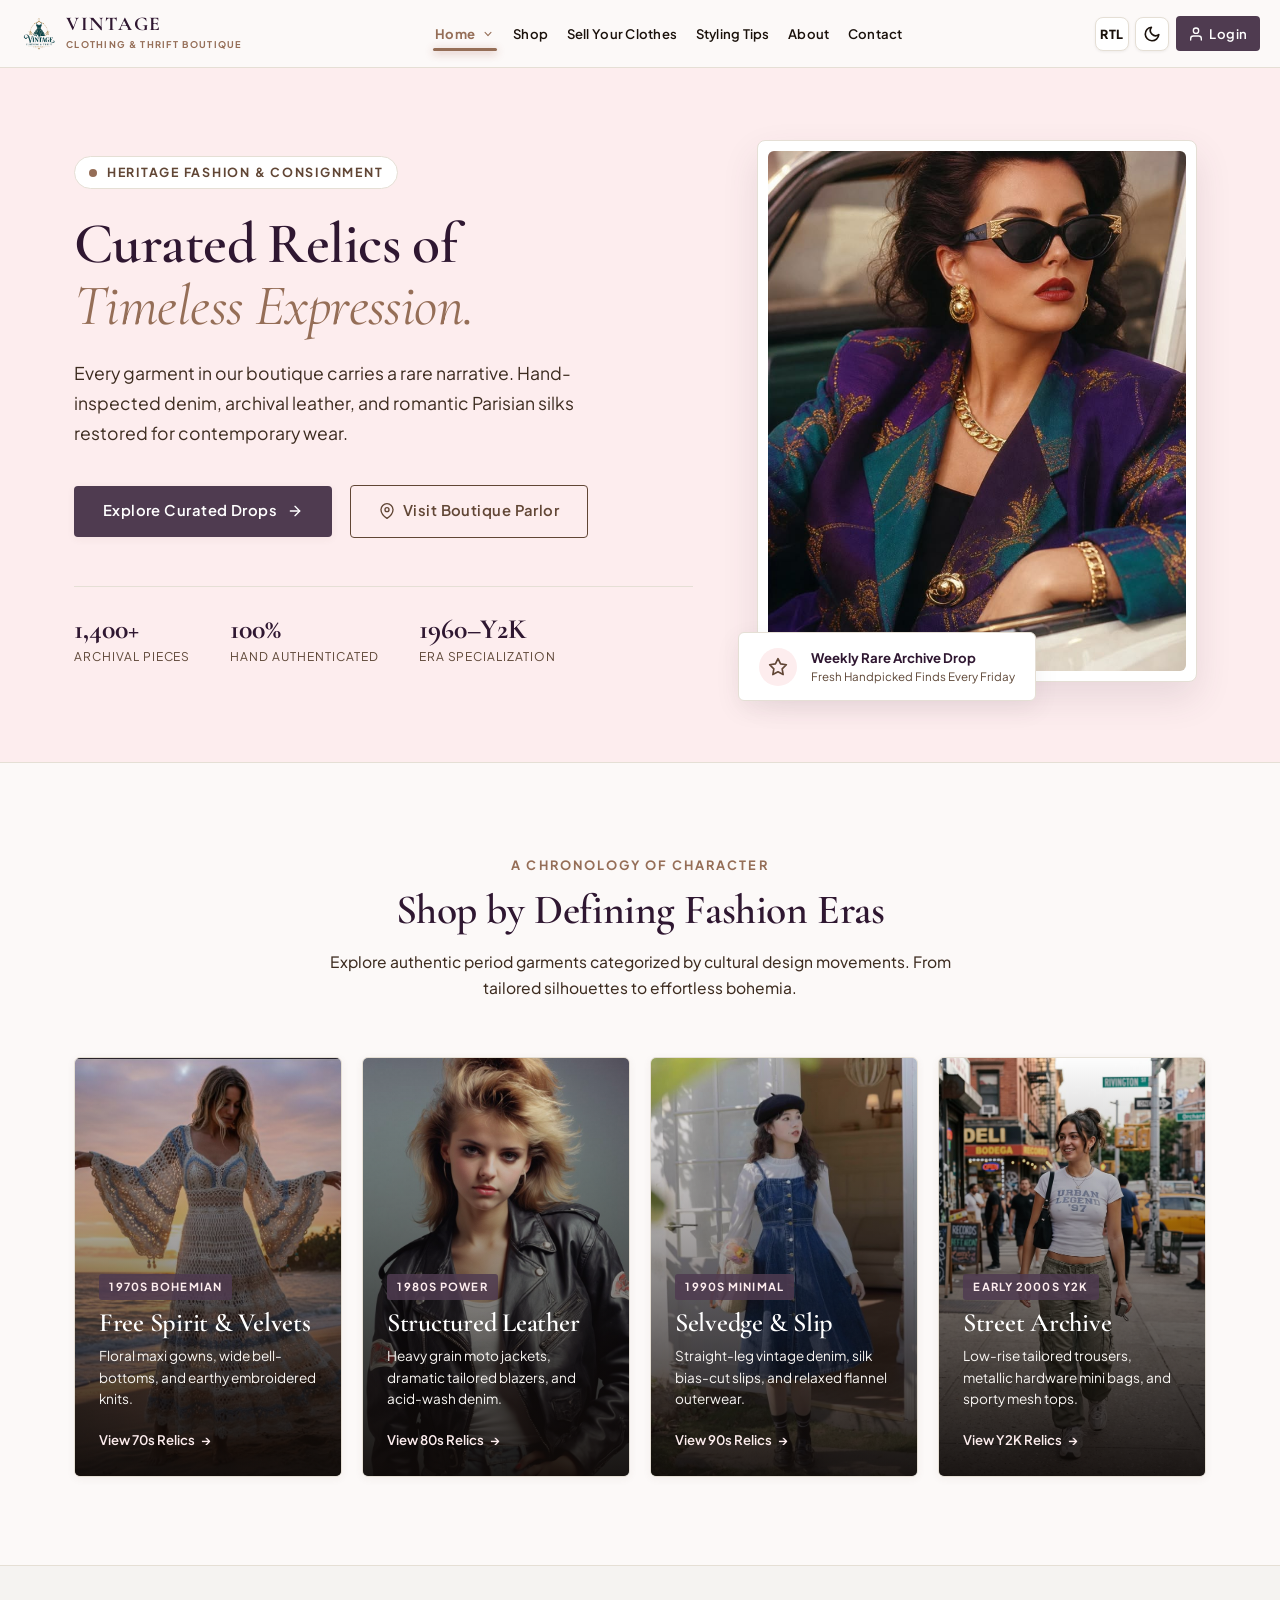
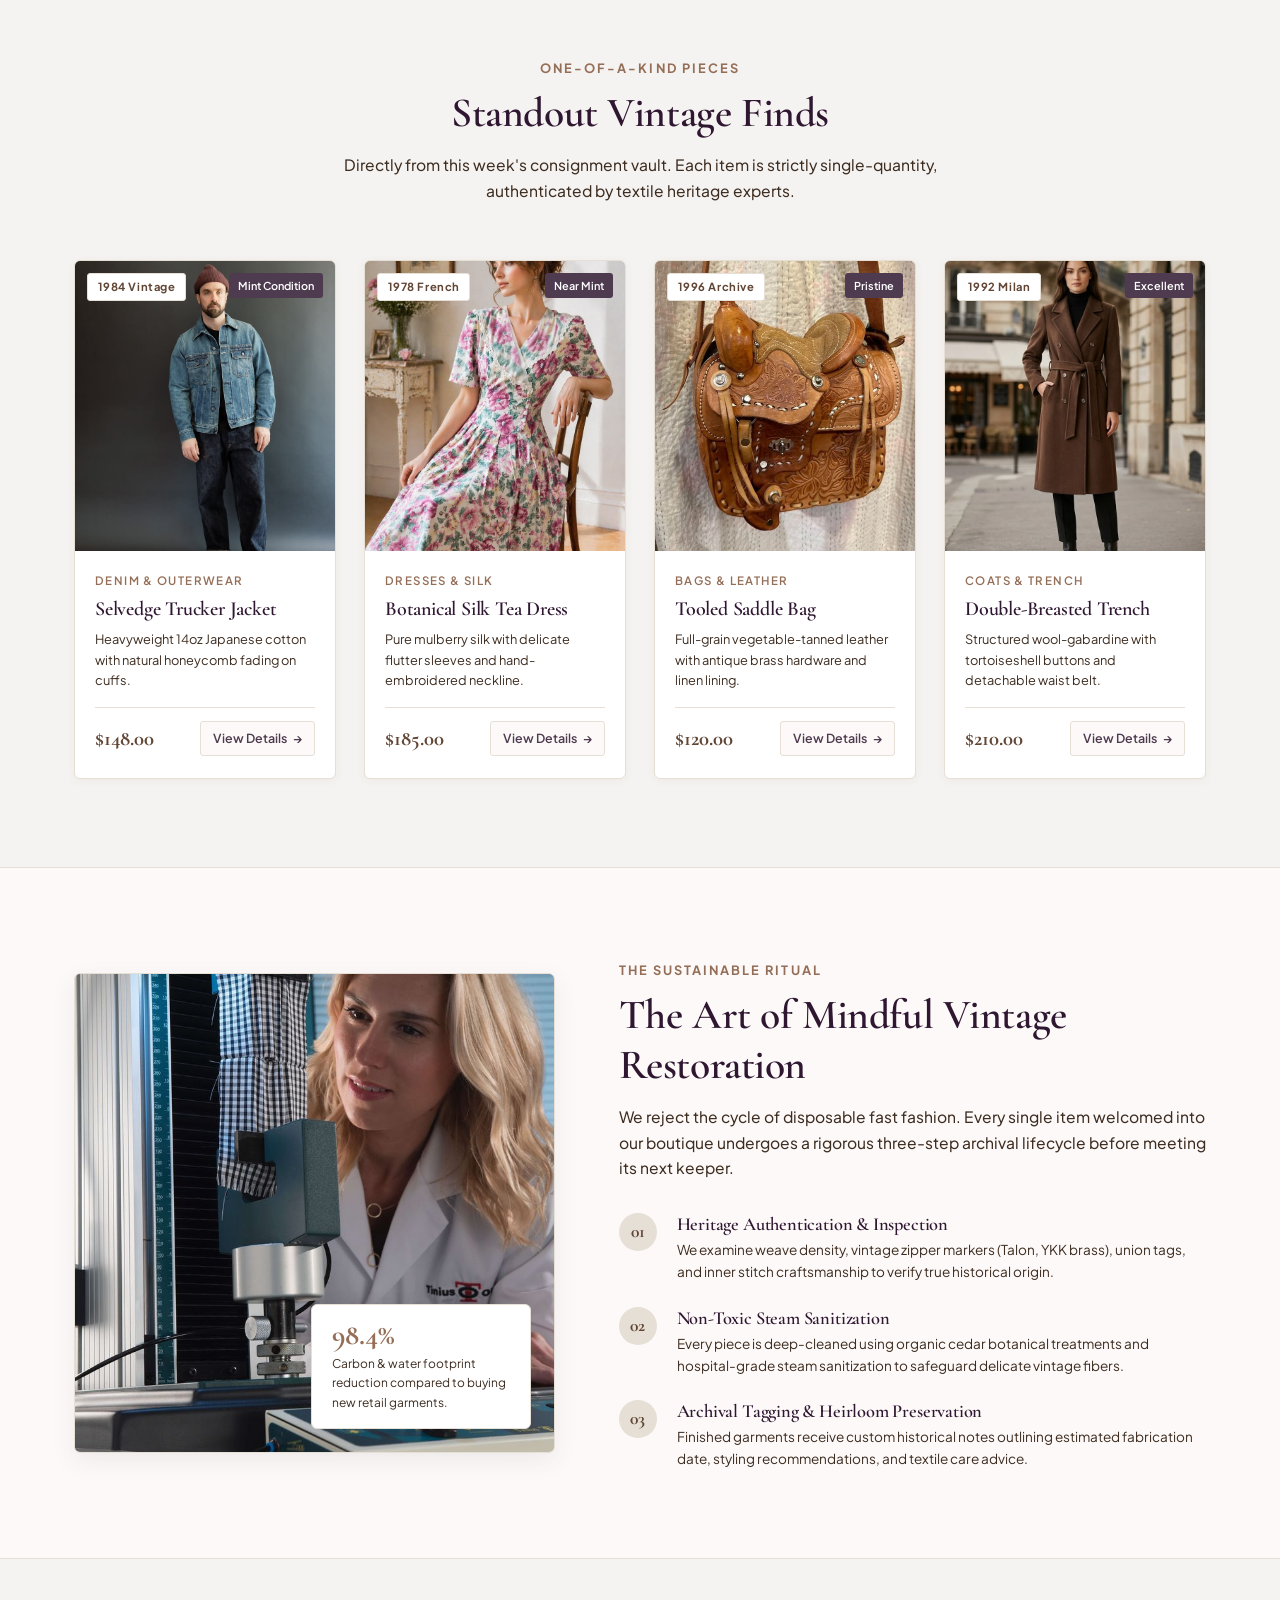
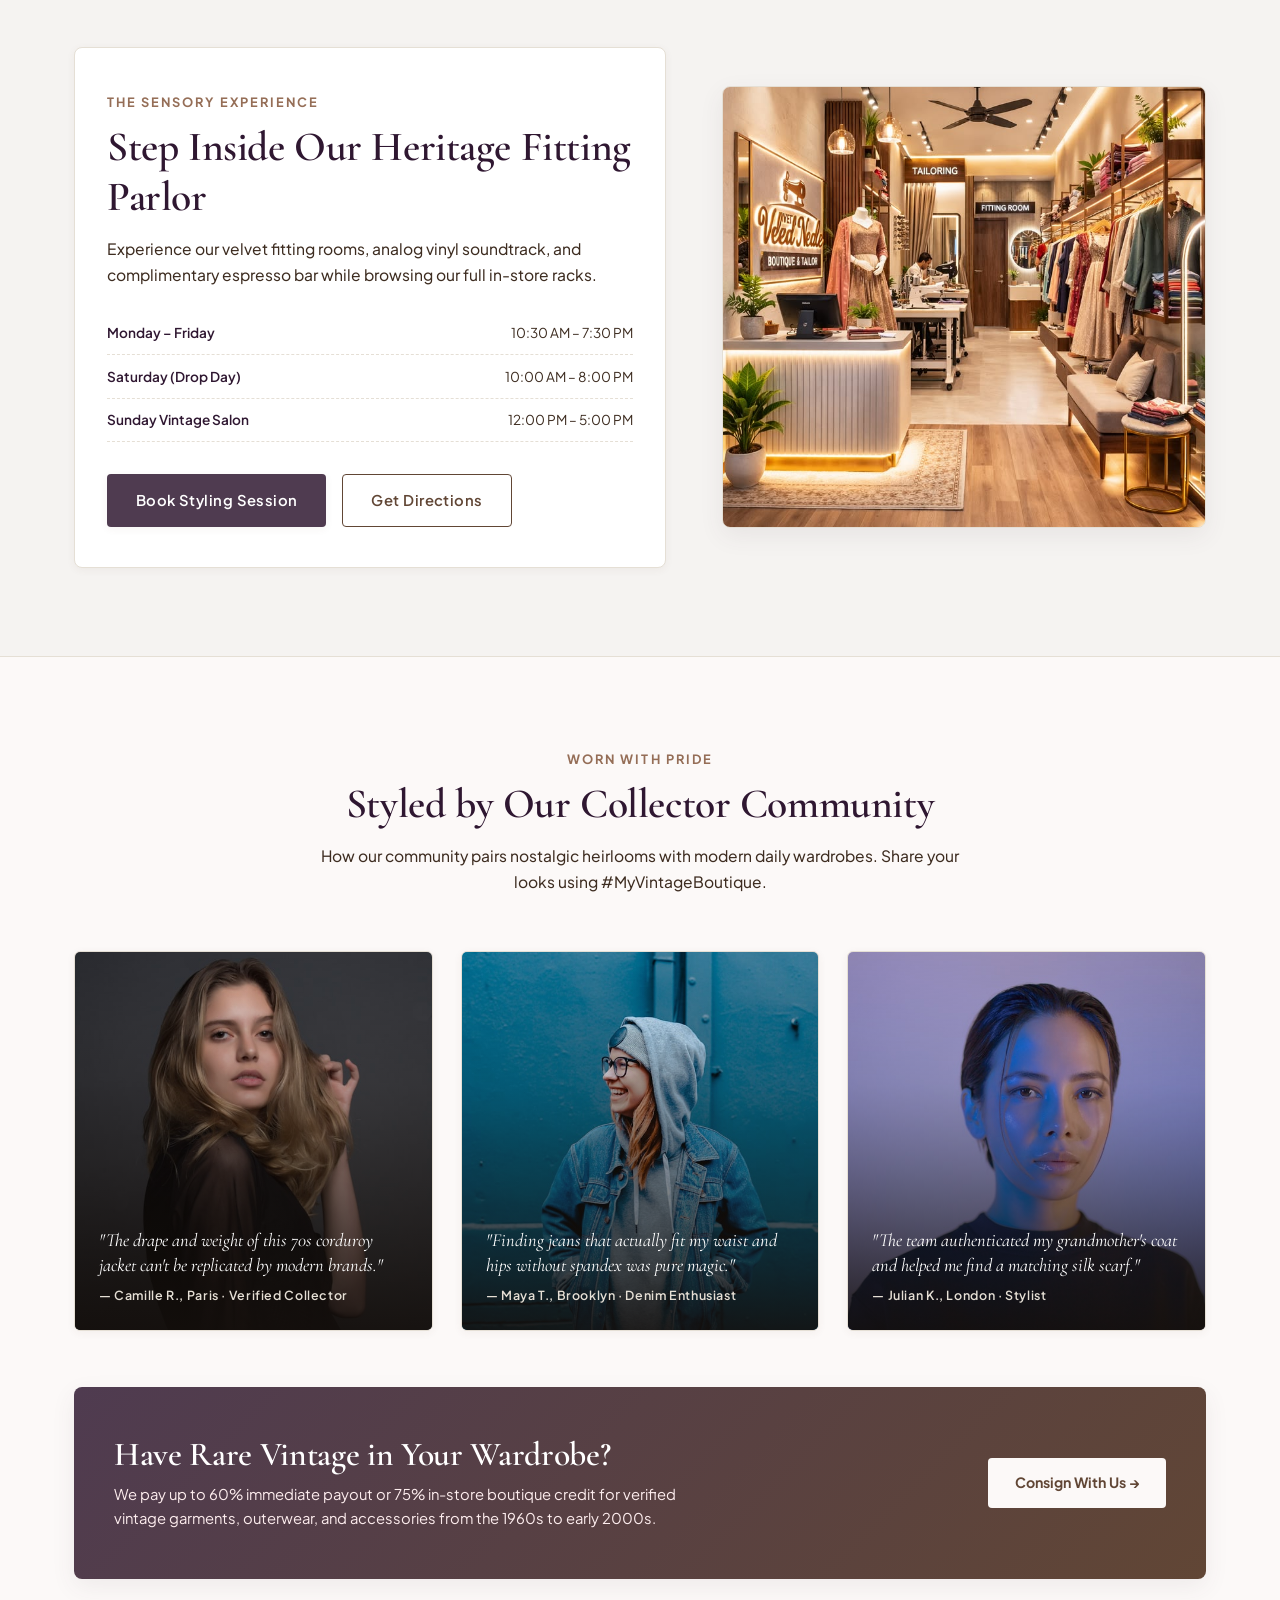
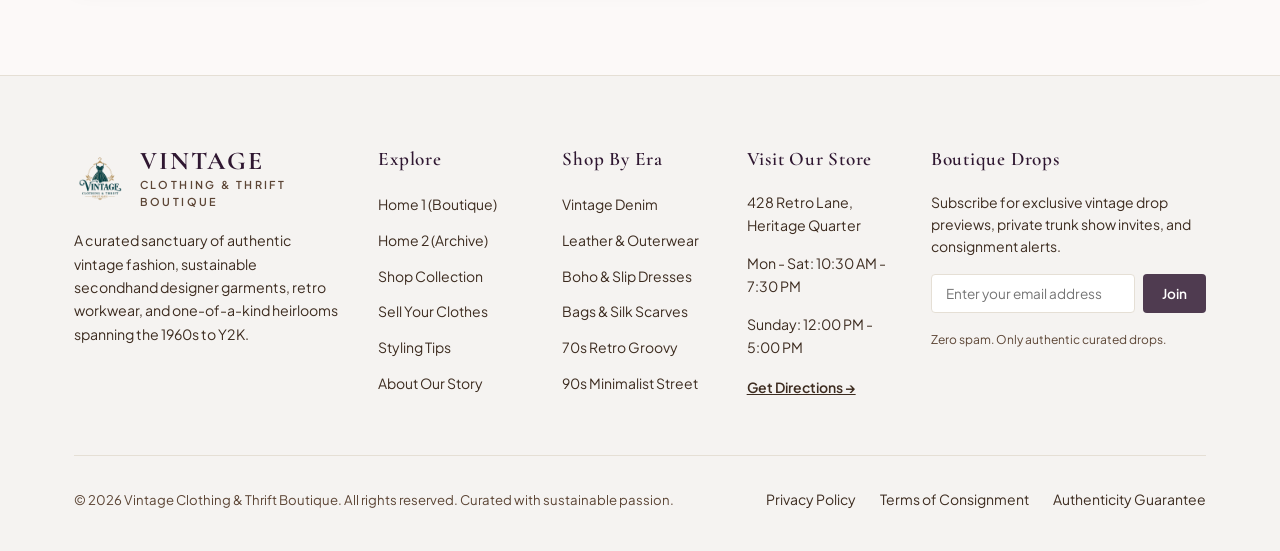
==== commit 583ed6d6: "update" ====
--- a/index.html
+++ b/index.html
@@ -103,15 +103,15 @@
           </svg>
         </button>
 
-        <!-- Login Button (Replaces CTA) -->
-        <button type="button" class="header-login-btn open-login-btn" id="header-login-btn">
+        <!-- Login Link (Replaces CTA) -->
+        <a href="login.html" class="header-login-btn" id="header-login-btn">
           <svg width="16" height="16" viewBox="0 0 24 24" fill="none" stroke="currentColor" stroke-width="2"
             stroke-linecap="round" stroke-linejoin="round" aria-hidden="true">
             <path d="M20 21v-2a4 4 0 0 0-4-4H8a4 4 0 0 0-4 4v2"></path>
             <circle cx="12" cy="7" r="4"></circle>
           </svg>
           <span>Login</span>
-        </button>
+        </a>
 
         <!-- Mobile Drawer Toggle Trigger -->
         <button type="button" class="mobile-toggle-btn" id="mobile-menu-open-btn" aria-label="Open Mobile Menu">
@@ -211,14 +211,14 @@
         </div>
 
         <!-- Login in Mobile Drawer -->
-        <button type="button" class="mobile-login-btn open-login-btn" id="mobile-login-btn">
+        <a href="login.html" class="mobile-login-btn" id="mobile-login-btn">
           <svg width="18" height="18" viewBox="0 0 24 24" fill="none" stroke="currentColor" stroke-width="2"
             stroke-linecap="round" stroke-linejoin="round" aria-hidden="true">
             <path d="M20 21v-2a4 4 0 0 0-4-4H8a4 4 0 0 0-4 4v2"></path>
             <circle cx="12" cy="7" r="4"></circle>
           </svg>
           <span>Account Login / Sign Up</span>
-        </button>
+        </a>
       </div>
 
     </div>
--- a/assets/css/style.css
+++ b/assets/css/style.css
@@ -6061,13 +6061,553 @@
   background: #A04431 !important;
 }
 
-
-
-
-
-
-
-
-
-
-
+/* ==========================================================================
+   AUTHENTICATION SPLIT PAGE (login.html - Reference Matched Layout)
+   ========================================================================== */
+.auth-split-body {
+  margin: 0;
+  padding: 0;
+  min-height: 100vh;
+  background-color: var(--bg-primary);
+  font-family: var(--font-body);
+  color: var(--text-primary);
+  overflow-x: hidden;
+}
+
+.auth-split-container {
+  display: flex;
+  min-height: 100vh;
+  width: 100%;
+}
+
+/* Left Panel: Full Bleed Image Showcase */
+.auth-split-left {
+  flex: 1;
+  position: relative;
+  display: flex;
+  flex-direction: column;
+  justify-content: flex-end;
+  padding: clamp(2.5rem, 5vh, 4rem) clamp(2rem, 3.5vw, 3.5rem);
+  overflow: hidden;
+  min-height: 100vh;
+  box-sizing: border-box;
+}
+
+.auth-left-bg {
+  position: absolute;
+  inset: 0;
+  width: 100%;
+  height: 100%;
+  object-fit: cover;
+  object-position: center 20%;
+  z-index: 1;
+}
+
+.auth-left-overlay {
+  position: absolute;
+  inset: 0;
+  background: linear-gradient(180deg, 
+    rgba(20, 16, 14, 0.40) 0%, 
+    rgba(20, 16, 14, 0.55) 35%, 
+    rgba(15, 12, 10, 0.85) 70%, 
+    rgba(15, 12, 10, 0.96) 100%
+  );
+  z-index: 2;
+}
+
+.auth-home-link {
+  position: relative;
+  z-index: 3;
+  display: inline-flex;
+  align-items: center;
+  gap: 0.6rem;
+  color: #FFFFFF;
+  font-size: 0.825rem;
+  font-weight: 600;
+  text-decoration: none;
+  padding: 0.55rem 1.15rem;
+  background: rgba(27, 23, 20, 0.4);
+  backdrop-filter: blur(8px);
+  border-radius: 24px;
+  border: 1px solid rgba(255, 255, 255, 0.25);
+  width: fit-content;
+  transition: var(--transition-smooth);
+}
+
+.auth-home-link:hover {
+  background: rgba(27, 23, 20, 0.7);
+  border-color: rgba(255, 255, 255, 0.45);
+  transform: translateX(-3px);
+}
+
+[dir="rtl"] .auth-home-link:hover {
+  transform: translateX(3px);
+}
+
+.auth-left-content {
+  position: relative;
+  z-index: 3;
+  max-width: 520px;
+}
+
+.auth-portal-badge {
+  display: inline-flex;
+  align-items: center;
+  gap: 0.5rem;
+  background: rgba(142, 60, 43, 0.35);
+  border: 1px solid rgba(230, 190, 138, 0.45);
+  color: #E6BE8A;
+  font-size: 0.72rem;
+  font-weight: 800;
+  letter-spacing: 0.14em;
+  text-transform: uppercase;
+  padding: 0.35rem 0.85rem;
+  border-radius: 20px;
+  margin-bottom: 1.25rem;
+}
+
+.auth-left-title {
+  font-family: var(--font-heading);
+  font-size: clamp(1.75rem, 2.3vw, 2.35rem);
+  font-weight: 700;
+  color: #FFFFFF;
+  line-height: 1.25;
+  margin: 0 0 1rem 0;
+  letter-spacing: -0.01em;
+}
+
+.auth-left-desc {
+  font-size: 0.95rem;
+  color: rgba(255, 255, 255, 0.84);
+  line-height: 1.65;
+  margin: 0;
+}
+
+.auth-metrics-divider {
+  border-top: 1px solid rgba(255, 255, 255, 0.16);
+  margin: 2rem 0 1.5rem;
+}
+
+.auth-metrics-row {
+  display: flex;
+  align-items: center;
+  gap: 2.5rem;
+}
+
+.auth-metric-item {
+  display: flex;
+  flex-direction: column;
+  gap: 0.25rem;
+}
+
+.auth-metric-val {
+  font-family: var(--font-heading);
+  font-size: 1.5rem;
+  font-weight: 700;
+  color: #E6BE8A;
+  line-height: 1;
+}
+
+.auth-metric-lbl {
+  font-size: 0.75rem;
+  color: rgba(255, 255, 255, 0.72);
+  font-weight: 500;
+}
+
+.auth-metric-separator {
+  width: 1px;
+  height: 32px;
+  background: rgba(255, 255, 255, 0.18);
+}
+
+/* Right Panel: Authentication Form Area */
+.auth-split-right {
+  flex: 1;
+  display: flex;
+  align-items: center;
+  justify-content: center;
+  background-color: var(--bg-primary);
+  padding: 3.5rem 3.5rem;
+  overflow-y: auto;
+  box-sizing: border-box;
+}
+
+html.dark .auth-split-right {
+  background-color: #0E0C0A;
+}
+
+.auth-form-card {
+  width: 100%;
+  max-width: 440px;
+  margin: auto;
+}
+
+.auth-header-row {
+  display: flex;
+  align-items: center;
+  justify-content: space-between;
+  margin-bottom: 2.5rem;
+}
+
+.auth-brand-identity {
+  display: flex;
+  align-items: center;
+  gap: 0.85rem;
+  text-decoration: none;
+}
+
+.auth-brand-icon {
+  width: 46px;
+  height: 46px;
+  object-fit: contain;
+  filter: drop-shadow(0 2px 6px rgba(0, 0, 0, 0.1));
+}
+
+.auth-brand-copy {
+  display: flex;
+  flex-direction: column;
+  text-align: left;
+}
+
+[dir="rtl"] .auth-brand-copy {
+  text-align: right;
+}
+
+.auth-brand-heading {
+  font-family: var(--font-heading);
+  font-size: 1.25rem;
+  font-weight: 800;
+  color: var(--text-headings);
+  line-height: 1.1;
+  letter-spacing: 0.08em;
+  text-transform: uppercase;
+}
+
+.auth-brand-subheading {
+  font-size: 0.65rem;
+  font-weight: 700;
+  color: var(--color-warm-brown);
+  letter-spacing: 0.14em;
+  text-transform: uppercase;
+  margin-top: 3px;
+}
+
+html.dark .auth-brand-subheading {
+  color: #E6BE8A;
+}
+
+.auth-controls-group {
+  display: flex;
+  align-items: center;
+  gap: 0.5rem;
+}
+
+.auth-theme-toggle {
+  width: 36px;
+  height: 36px;
+  border-radius: 50%;
+  border: 1px solid var(--border-light);
+  background: var(--bg-card);
+  display: inline-flex;
+  align-items: center;
+  justify-content: center;
+  cursor: pointer;
+  color: var(--text-headings);
+  transition: var(--transition-smooth);
+}
+
+.auth-theme-toggle:hover {
+  border-color: var(--color-warm-brown);
+  transform: translateY(-1px);
+}
+
+.auth-rtl-toggle {
+  height: 36px;
+  padding: 0 0.85rem;
+  border-radius: 18px;
+  border: 1px solid var(--border-light);
+  background: var(--bg-card);
+  display: inline-flex;
+  align-items: center;
+  justify-content: center;
+  cursor: pointer;
+  color: var(--text-headings);
+  font-size: 0.75rem;
+  font-weight: 700;
+  letter-spacing: 0.04em;
+  transition: var(--transition-smooth);
+}
+
+.auth-rtl-toggle:hover {
+  border-color: var(--color-warm-brown);
+  transform: translateY(-1px);
+}
+
+.auth-welcome-block {
+  margin-bottom: 1.75rem;
+}
+
+.auth-welcome-title {
+  font-family: var(--font-heading);
+  font-size: 1.85rem;
+  font-weight: 800;
+  color: var(--text-headings);
+  line-height: 1.2;
+  margin: 0 0 0.45rem 0;
+  letter-spacing: -0.01em;
+}
+
+.auth-welcome-desc {
+  font-size: 0.88rem;
+  color: var(--text-secondary);
+  line-height: 1.5;
+  margin: 0;
+}
+
+.auth-actual-form {
+  display: flex;
+  flex-direction: column;
+  gap: 1.15rem;
+}
+
+.auth-field-group {
+  display: flex;
+  flex-direction: column;
+  gap: 0.45rem;
+}
+
+.auth-field-label {
+  font-size: 0.82rem;
+  font-weight: 700;
+  color: var(--text-headings);
+  letter-spacing: 0.01em;
+}
+
+.auth-label-split {
+  display: flex;
+  align-items: center;
+  justify-content: space-between;
+}
+
+.auth-forgot-link {
+  font-size: 0.78rem;
+  font-weight: 600;
+  color: var(--color-warm-brown);
+  text-decoration: none;
+  transition: opacity 0.2s ease;
+}
+
+.auth-forgot-link:hover {
+  text-decoration: underline;
+}
+
+html.dark .auth-forgot-link {
+  color: #E6BE8A;
+}
+
+.auth-input-wrapper {
+  position: relative;
+  width: 100%;
+}
+
+.auth-field-input {
+  width: 100%;
+  padding: 0.75rem 1rem;
+  border-radius: 8px;
+  border: 1px solid var(--border-light);
+  background-color: var(--bg-secondary);
+  color: var(--text-headings);
+  font-size: 0.9rem;
+  font-family: inherit;
+  box-sizing: border-box;
+  transition: border-color 0.2s ease, background-color 0.2s ease, box-shadow 0.2s ease;
+}
+
+.auth-field-input:focus {
+  border-color: var(--color-warm-brown);
+  background-color: var(--bg-card);
+  box-shadow: 0 0 0 3px rgba(142, 60, 43, 0.12);
+  outline: none;
+}
+
+html.dark .auth-field-input {
+  background-color: #1A1715;
+  border-color: #2F2823;
+  color: #FFFFFF;
+}
+
+html.dark .auth-field-input:focus {
+  border-color: #E6BE8A;
+  background-color: #221E1B;
+  box-shadow: 0 0 0 3px rgba(230, 190, 138, 0.15);
+}
+
+.auth-password-toggle {
+  position: absolute;
+  right: 0.85rem;
+  top: 50%;
+  transform: translateY(-50%);
+  background: none;
+  border: none;
+  cursor: pointer;
+  color: var(--text-muted);
+  display: flex;
+  align-items: center;
+  padding: 0.25rem;
+}
+
+[dir="rtl"] .auth-password-toggle {
+  right: auto;
+  left: 0.85rem;
+}
+
+.auth-checkbox-row {
+  display: flex;
+  align-items: center;
+  gap: 0.6rem;
+  font-size: 0.84rem;
+  color: var(--text-secondary);
+  margin-top: -0.15rem;
+}
+
+.auth-custom-checkbox {
+  accent-color: #8E3C2B;
+  width: 16px;
+  height: 16px;
+  cursor: pointer;
+}
+
+.auth-checkbox-text {
+  cursor: pointer;
+  user-select: none;
+}
+
+/* Primary Action Pill Button */
+.auth-primary-submit {
+  width: 100%;
+  padding: 0.85rem 1.5rem;
+  border-radius: 28px;
+  background: linear-gradient(135deg, #8E3C2B 0%, #A84835 100%);
+  color: #FFFFFF;
+  font-size: 0.95rem;
+  font-weight: 700;
+  border: none;
+  cursor: pointer;
+  display: flex;
+  align-items: center;
+  justify-content: center;
+  gap: 0.6rem;
+  margin-top: 0.5rem;
+  box-shadow: 0 4px 14px rgba(142, 60, 43, 0.35);
+  transition: transform 0.2s ease, box-shadow 0.2s ease;
+}
+
+.auth-primary-submit:hover {
+  transform: translateY(-1px);
+  box-shadow: 0 6px 18px rgba(142, 60, 43, 0.45);
+}
+
+html.dark .auth-primary-submit {
+  background: linear-gradient(135deg, #8E3C2B 0%, #A84835 100%);
+  box-shadow: 0 4px 14px rgba(0, 0, 0, 0.5);
+}
+
+.auth-or-divider {
+  display: flex;
+  align-items: center;
+  text-align: center;
+  color: var(--text-muted);
+  font-size: 0.72rem;
+  font-weight: 700;
+  letter-spacing: 0.12em;
+  text-transform: uppercase;
+  margin: 1.25rem 0 0.85rem;
+}
+
+.auth-or-divider::before,
+.auth-or-divider::after {
+  content: '';
+  flex: 1;
+  border-bottom: 1px solid var(--border-light);
+}
+
+.auth-or-divider span {
+  padding: 0 0.85rem;
+}
+
+.auth-social-buttons {
+  display: grid;
+  grid-template-columns: 1fr 1fr;
+  gap: 0.85rem;
+}
+
+.auth-social-pill {
+  display: flex;
+  align-items: center;
+  justify-content: center;
+  gap: 0.65rem;
+  padding: 0.7rem 1rem;
+  border-radius: 24px;
+  border: 1px solid var(--border-light);
+  background-color: var(--bg-card);
+  color: var(--text-headings);
+  font-size: 0.85rem;
+  font-weight: 600;
+  cursor: pointer;
+  transition: var(--transition-smooth);
+}
+
+.auth-social-pill:hover {
+  background-color: var(--bg-secondary);
+  border-color: var(--color-warm-brown);
+  transform: translateY(-1px);
+}
+
+html.dark .auth-social-pill {
+  background-color: #1A1715;
+  border-color: #2F2823;
+  color: #FFFFFF;
+}
+
+html.dark .auth-social-pill:hover {
+  background-color: #24201D;
+  border-color: #E6BE8A;
+}
+
+.auth-footer-prompt {
+  text-align: center;
+  font-size: 0.84rem;
+  color: var(--text-secondary);
+  margin: 1.5rem 0 0 0;
+}
+
+.auth-switch-btn {
+  background: none;
+  border: none;
+  font-size: inherit;
+  font-weight: 700;
+  color: var(--color-warm-brown);
+  cursor: pointer;
+  text-decoration: none;
+  padding: 0 0.2rem;
+  transition: opacity 0.2s ease;
+}
+
+.auth-switch-btn:hover {
+  text-decoration: underline;
+}
+
+html.dark .auth-switch-btn {
+  color: #E6BE8A;
+}
+
+
+
+
+
+
+
+
+
+
+
--- a/assets/css/responsive.css
+++ b/assets/css/responsive.css
@@ -320,6 +320,45 @@
 
   .neighborhood-grid {
     grid-template-columns: 1fr;
+  }
+
+  /* Login Page Tablet Adjustments */
+  .login-page-grid {
+    grid-template-columns: 1fr;
+    gap: 2.5rem;
+  }
+
+  .login-showcase-panel {
+    min-height: 380px;
+    padding: 2.25rem 2rem;
+  }
+
+  .login-card-panel {
+    padding: 2.25rem 2rem;
+  }
+
+  .privileges-grid {
+    grid-template-columns: 1fr;
+    gap: 1.5rem;
+  }
+
+  .collector-voices-grid {
+    grid-template-columns: 1fr;
+    gap: 1.5rem;
+  }
+
+  .security-split-grid {
+    grid-template-columns: 1fr;
+    gap: 2.5rem;
+  }
+
+  .security-img-frame {
+    height: 320px;
+  }
+
+  .login-faq-grid {
+    grid-template-columns: 1fr;
+    gap: 1.25rem;
   }
 
   /* About Page Tablet Adjustments */
@@ -793,6 +832,77 @@
   }
 }
 
+/* Authentication Split Page Responsive */
+@media (min-width: 901px) and (max-width: 1180px) {
+  .auth-split-left {
+    padding: 3rem 2.25rem 3.5rem;
+  }
+
+  .auth-left-title {
+    font-size: 1.95rem;
+    line-height: 1.28;
+  }
+
+  .auth-left-desc {
+    font-size: 0.9rem;
+    line-height: 1.6;
+  }
+
+  .auth-metrics-row {
+    gap: 1.75rem;
+  }
+
+  .auth-split-right {
+    padding: 3rem 2.25rem;
+  }
+}
+
+@media (max-width: 900px) {
+  .auth-split-container {
+    flex-direction: column;
+    min-height: 100vh;
+  }
+
+  .auth-split-left {
+    min-height: 380px;
+    padding: 2.5rem 1.75rem;
+    flex: none;
+    justify-content: flex-end;
+  }
+
+  .auth-split-right {
+    padding: 3rem 1.75rem;
+    flex: none;
+  }
+}
+
+@media (max-width: 540px) {
+  .auth-split-left {
+    min-height: 280px;
+    padding: 1.75rem 1.25rem;
+  }
+
+  .auth-left-title {
+    font-size: 1.65rem;
+  }
+
+  .auth-left-desc {
+    display: none;
+  }
+
+  .auth-metrics-divider {
+    margin: 1.25rem 0 1rem;
+  }
+
+  .auth-split-right {
+    padding: 2.25rem 1.25rem;
+  }
+
+  .auth-social-buttons {
+    grid-template-columns: 1fr;
+  }
+}
+
 /* Reduced Motion Preference */
 @media (prefers-reduced-motion: reduce) {
   *, *::before, *::after {
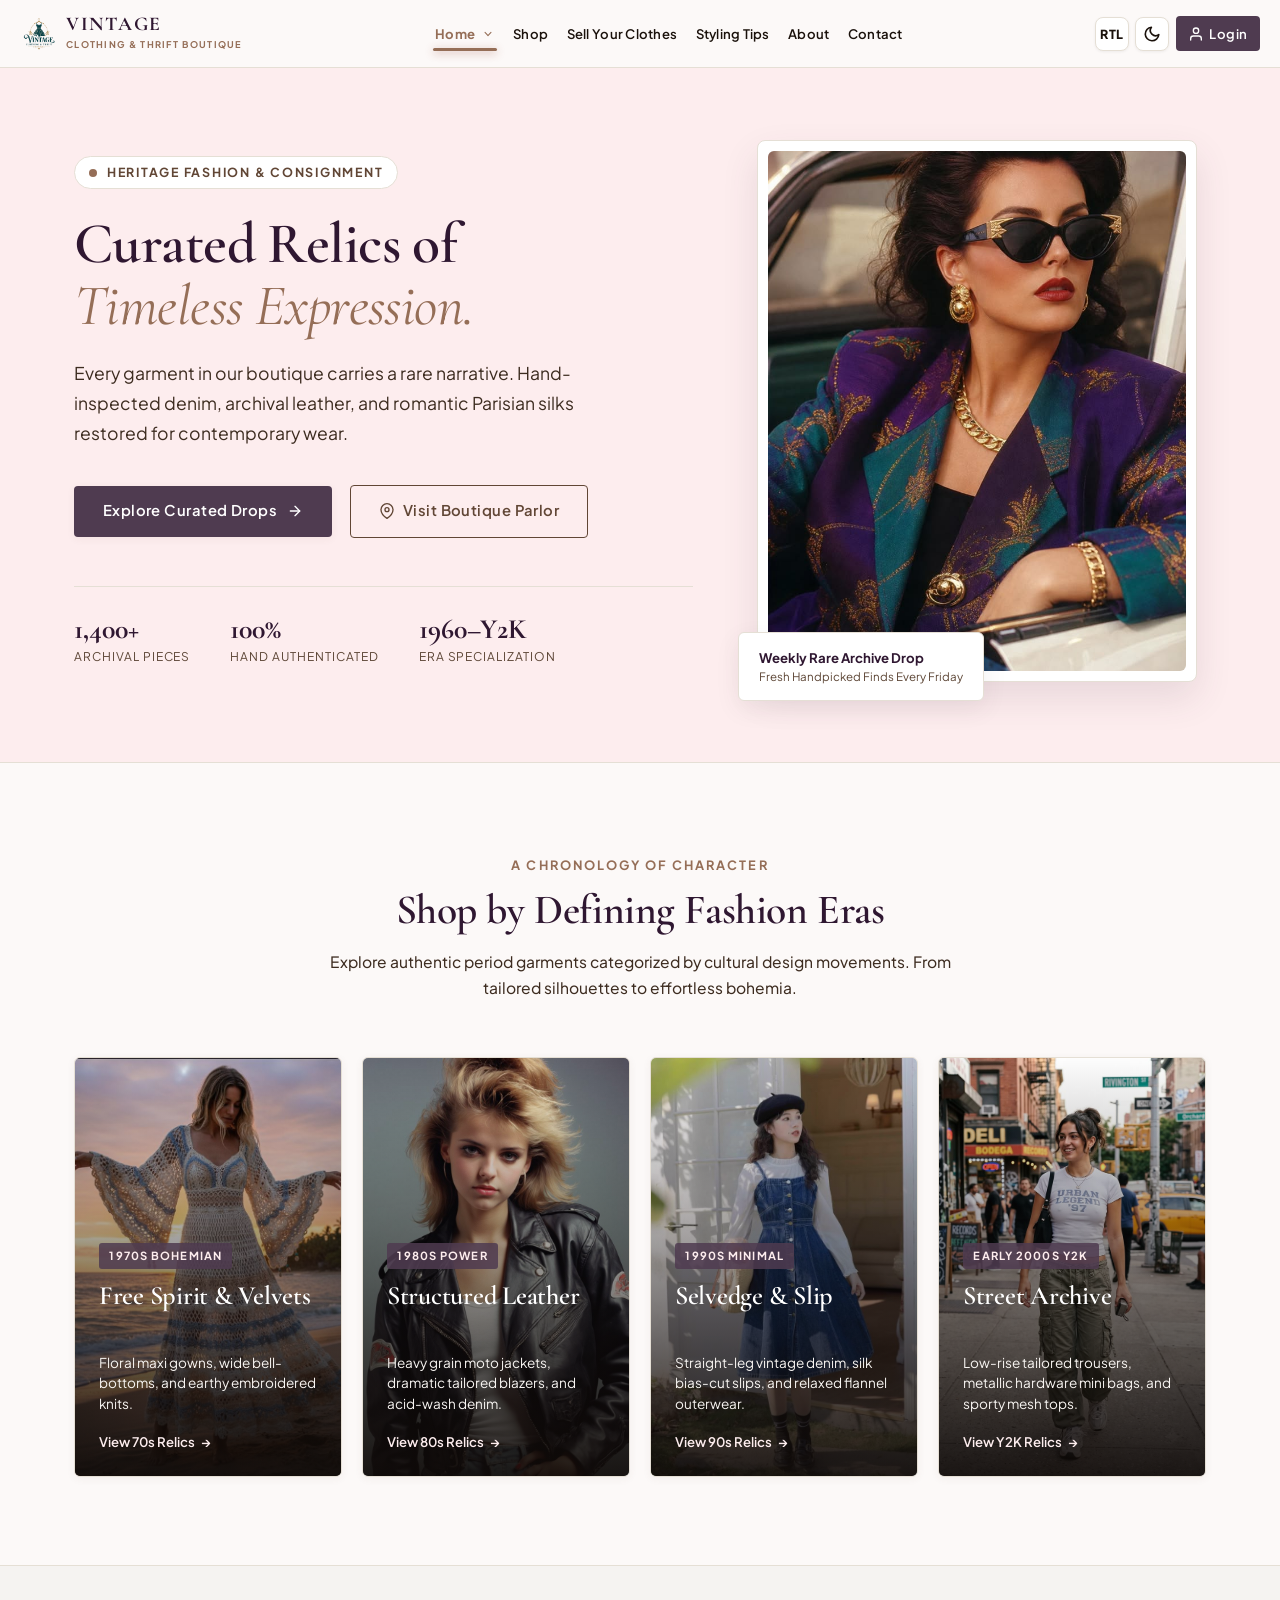
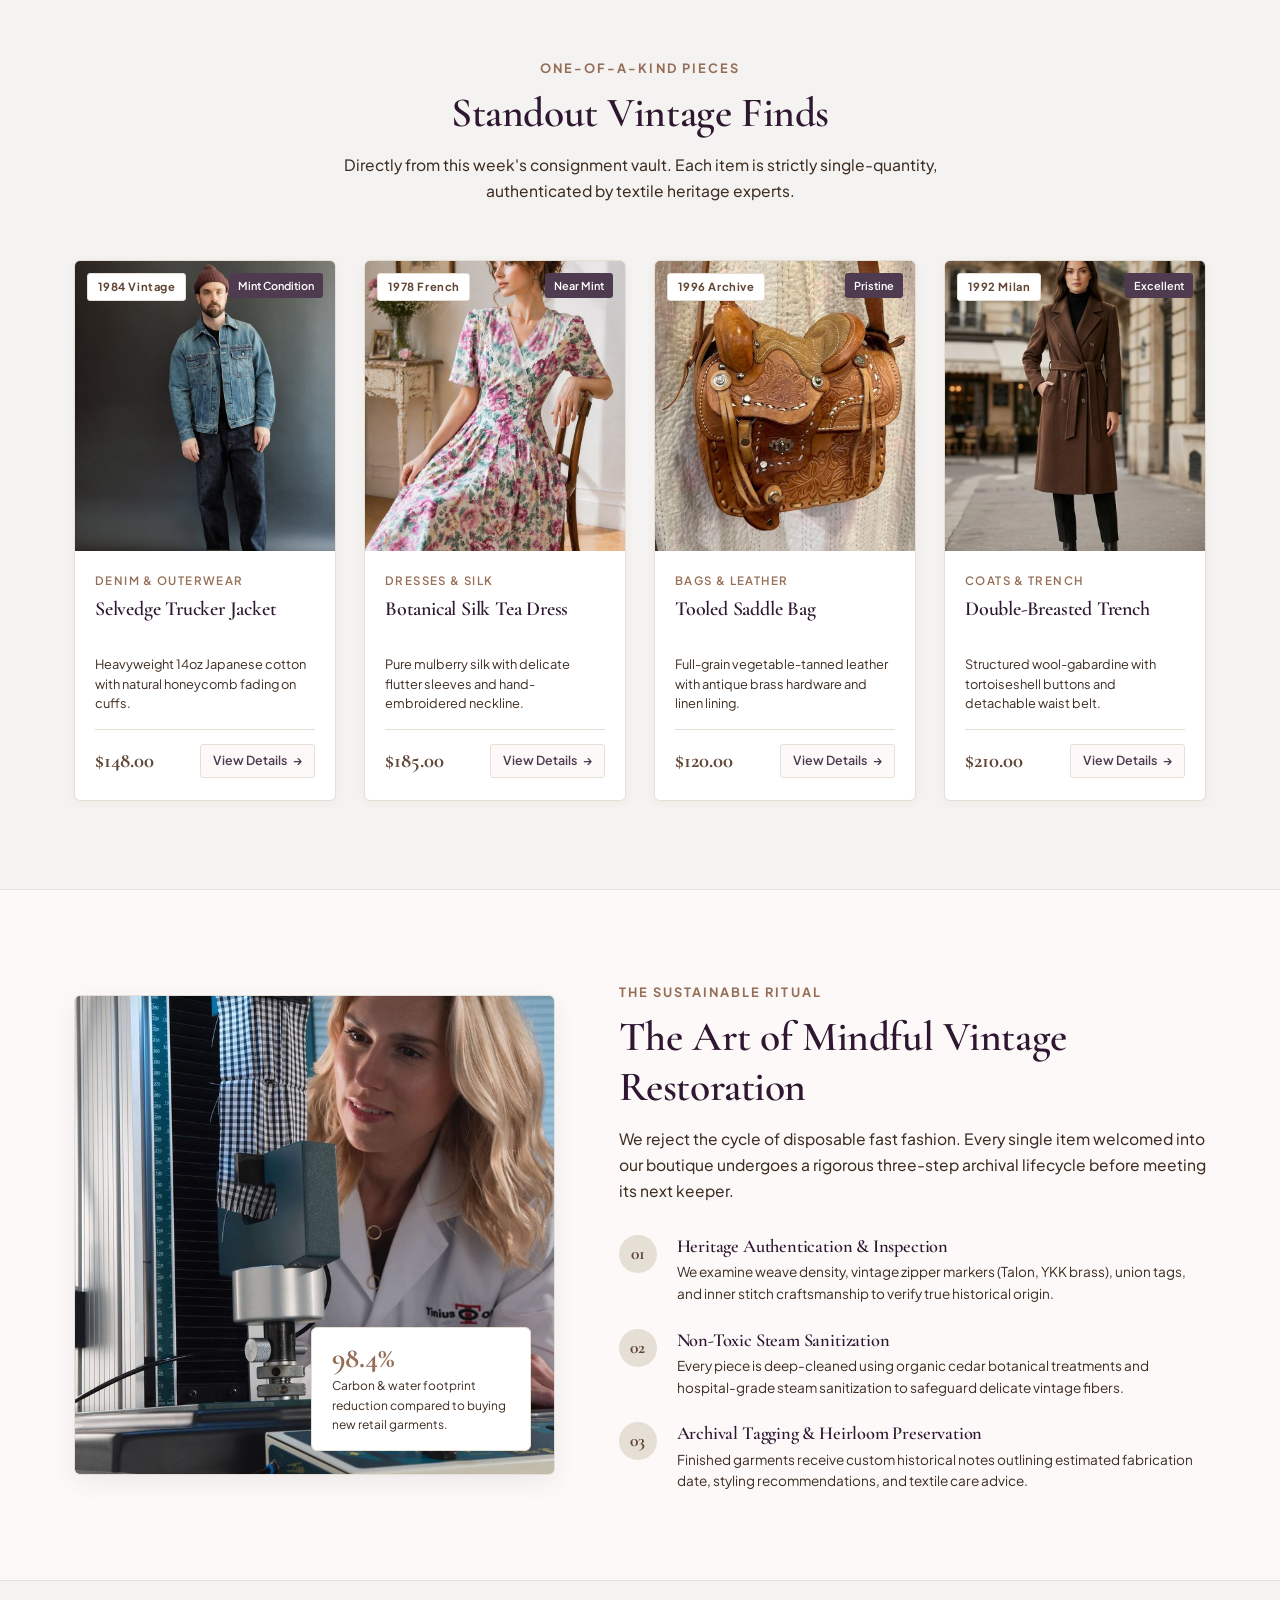
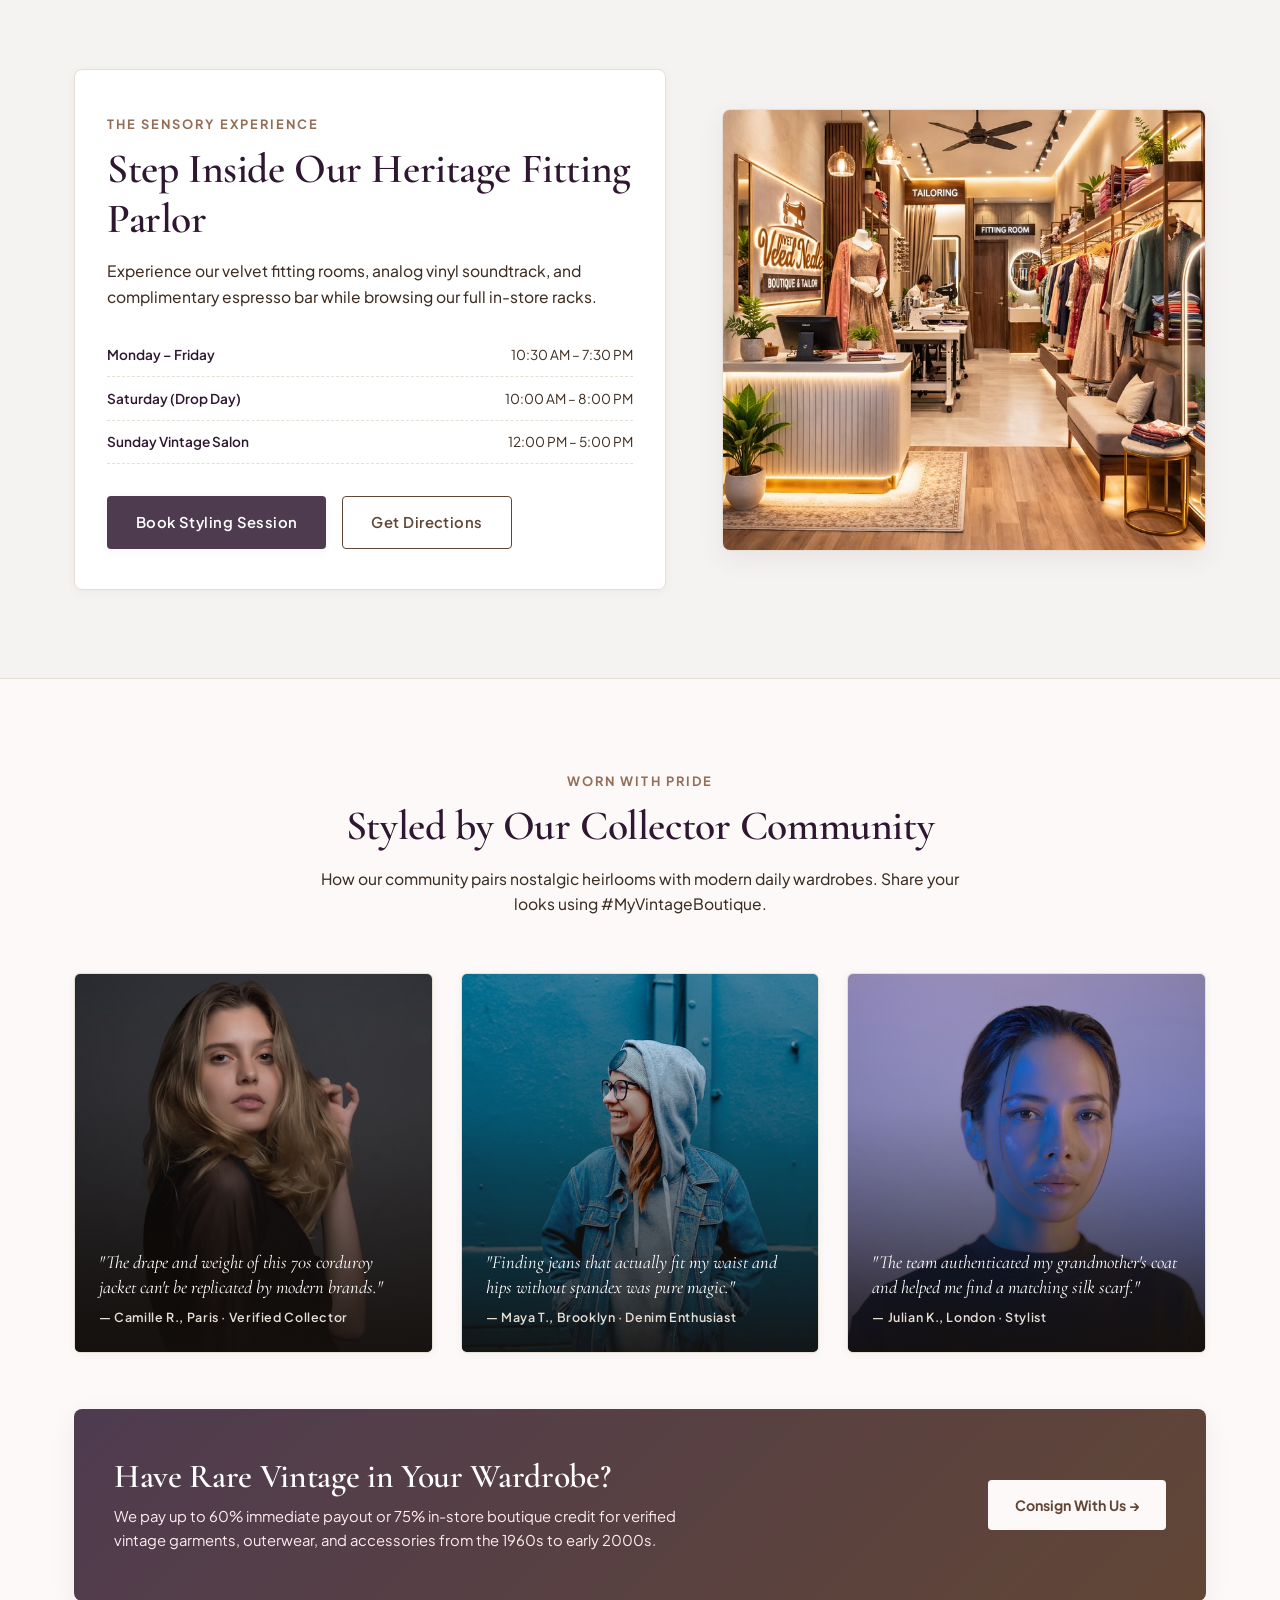
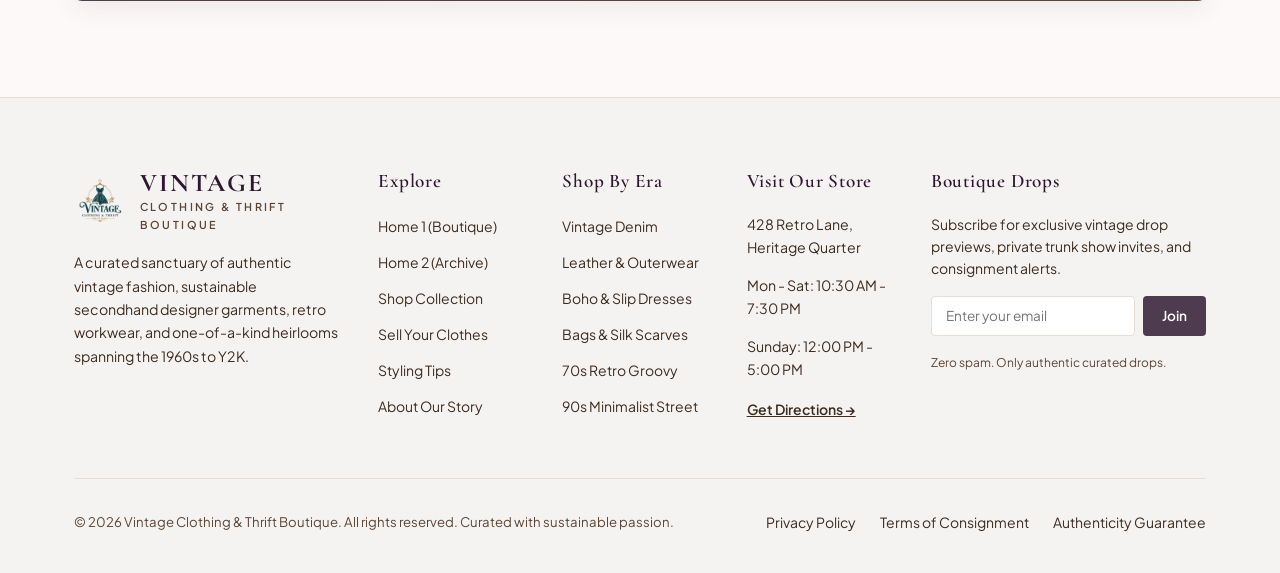
==== commit 240f6989: "update" ====
--- a/index.html
+++ b/index.html
@@ -200,7 +200,8 @@
 
           <!-- RTL Toggle in Mobile -->
           <button type="button" class="ctrl-btn rtl-toggle-btn" aria-label="Toggle Layout Direction (RTL/LTR)">
-            <svg width="15" height="15" viewBox="0 0 24 24" fill="none" stroke="currentColor" stroke-width="2.5" stroke-linecap="round" stroke-linejoin="round" aria-hidden="true">
+            <svg width="15" height="15" viewBox="0 0 24 24" fill="none" stroke="currentColor" stroke-width="2.5"
+              stroke-linecap="round" stroke-linejoin="round" aria-hidden="true">
               <polyline points="17 1 21 5 17 9"></polyline>
               <path d="M3 5h18"></path>
               <polyline points="7 23 3 19 7 15"></polyline>
@@ -293,14 +294,7 @@
               class="hero-main-photo">
 
             <div class="hero-floating-card">
-              <div class="hero-card-icon">
-                <svg width="20" height="20" viewBox="0 0 24 24" fill="none" stroke="currentColor" stroke-width="2"
-                  stroke-linecap="round" stroke-linejoin="round" aria-hidden="true">
-                  <polygon
-                    points="12 2 15.09 8.26 22 9.27 17 14.14 18.18 21.02 12 17.77 5.82 21.02 7 14.14 2 9.27 8.91 8.26 12 2">
-                  </polygon>
-                </svg>
-              </div>
+
               <div>
                 <div class="hero-card-title">Weekly Rare Archive Drop</div>
                 <div class="hero-card-sub">Fresh Handpicked Finds Every Friday</div>
@@ -745,7 +739,7 @@
             Subscribe for exclusive vintage drop previews, private trunk show invites, and consignment alerts.
           </p>
           <form class="footer-form" onsubmit="event.preventDefault(); alert('Subscribed to Vintage Boutique drops!');">
-            <input type="email" required placeholder="Enter your email address" class="footer-input"
+            <input type="email" required placeholder="Enter your email " class="footer-input"
               aria-label="Email address for boutique newsletter">
             <button type="submit" class="footer-submit-btn">Join</button>
           </form>
@@ -792,7 +786,8 @@
       <!-- Auth Modal Brand Header -->
       <div class="auth-brand-header">
         <a href="index.html" class="auth-brand-logo" aria-label="Vintage Clothing & Thrift Boutique Home">
-          <img src="assets/images/icons/logo.png" alt="Vintage Clothing & Thrift Boutique Logo" class="auth-logo-img" width="48" height="48">
+          <img src="assets/images/icons/logo.png" alt="Vintage Clothing & Thrift Boutique Logo" class="auth-logo-img"
+            width="48" height="48">
           <div class="auth-brand-text">
             <span class="auth-brand-title">VINTAGE</span>
             <span class="auth-brand-subtitle">Clothing &amp; Thrift Boutique</span>
--- a/assets/css/style.css
+++ b/assets/css/style.css
@@ -1630,10 +1630,13 @@
 .era-card-content {
   position: relative;
   z-index: 3;
+  display: flex;
+  flex-direction: column;
 }
 
 .era-badge {
   display: inline-block;
+  align-self: flex-start;
   font-size: 0.7rem;
   font-weight: 700;
   letter-spacing: 0.1em;
@@ -1642,18 +1645,26 @@
   background: rgba(79, 59, 80, 0.85);
   padding: 0.25rem 0.65rem;
   border-radius: 3px;
-  margin-bottom: 0.5rem;
+  margin-bottom: 0.65rem;
 }
 
 .era-title {
   font-size: 1.65rem;
   color: #FFFFFF;
-  margin-bottom: 0.35rem;
+  line-height: 1.25;
+  min-height: 4.15rem;
+  display: flex;
+  align-items: flex-start;
+  margin-bottom: 0.45rem;
 }
 
 .era-tagline {
   font-size: 0.85rem;
   color: #F8F5F2;
+  line-height: 1.5;
+  min-height: 3.85rem;
+  display: flex;
+  align-items: flex-start;
   margin-bottom: 1rem;
 }
 
@@ -1665,6 +1676,7 @@
   font-weight: 600;
   color: #FDEDEE;
   transition: color 0.2s ease, gap 0.2s ease;
+  margin-top: auto;
 }
 
 .era-card:hover .era-link {
@@ -1780,13 +1792,17 @@
   color: var(--text-headings);
   margin-bottom: 0.45rem;
   line-height: 1.3;
+  min-height: 3.25rem;
+  display: flex;
+  align-items: flex-start;
 }
 
 .find-meta-text {
   font-size: 0.8rem;
   color: var(--text-secondary);
+  line-height: 1.5;
+  min-height: 2.4rem;
   margin-bottom: 1rem;
-  flex-grow: 1;
 }
 
 .find-card-footer {
@@ -1795,6 +1811,7 @@
   justify-content: space-between;
   padding-top: 0.85rem;
   border-top: 1px solid var(--border-light);
+  margin-top: auto;
 }
 
 .find-price {
@@ -3473,6 +3490,10 @@
 .catalog-title {
   font-size: 1.35rem;
   color: var(--text-headings);
+  line-height: 1.3;
+  min-height: 3.4rem;
+  display: flex;
+  align-items: flex-start;
   margin-bottom: 0.45rem;
 }
 
@@ -3483,7 +3504,9 @@
   padding: 0.4rem 0.65rem;
   border-radius: 4px;
   margin-bottom: 1.15rem;
-  display: inline-block;
+  display: inline-flex;
+  align-items: center;
+  min-height: 2.1rem;
 }
 
 .catalog-footer {
@@ -3665,10 +3688,13 @@
 .drop-content {
   position: relative;
   z-index: 5;
+  display: flex;
+  flex-direction: column;
 }
 
 .drop-badge {
   display: inline-block;
+  align-self: flex-start;
   font-size: 0.68rem;
   font-weight: 700;
   text-transform: uppercase;
@@ -3677,13 +3703,17 @@
   background: rgba(79, 59, 80, 0.9);
   padding: 0.2rem 0.55rem;
   border-radius: 3px;
-  margin-bottom: 0.4rem;
+  margin-bottom: 0.5rem;
 }
 
 .drop-title {
   font-size: 1.25rem;
   color: #FFFFFF;
-  margin-bottom: 0.25rem;
+  line-height: 1.3;
+  min-height: 3.25rem;
+  display: flex;
+  align-items: flex-start;
+  margin-bottom: 0.35rem;
 }
 
 .drop-price {
@@ -3850,6 +3880,7 @@
   box-shadow: var(--shadow-sm);
   display: flex;
   flex-direction: column;
+  height: 100%;
   transition: transform 0.28s ease, box-shadow 0.28s ease;
 }
 
@@ -3862,6 +3893,7 @@
   position: relative;
   height: 220px;
   overflow: hidden;
+  flex-shrink: 0;
 }
 
 .pathway-img {
@@ -3899,6 +3931,10 @@
 .pathway-title {
   font-size: 1.8rem;
   color: var(--text-headings);
+  line-height: 1.25;
+  min-height: 4.5rem;
+  display: flex;
+  align-items: flex-start;
   margin-bottom: 0.5rem;
 }
 
@@ -3906,6 +3942,9 @@
   font-size: 0.885rem;
   color: var(--text-secondary);
   line-height: 1.6;
+  min-height: 3rem;
+  display: flex;
+  align-items: flex-start;
   margin-bottom: 1.5rem;
 }
 
@@ -3913,17 +3952,20 @@
   list-style: none;
   display: flex;
   flex-direction: column;
-  gap: 0.75rem;
+  gap: 0.85rem;
   margin-bottom: 2rem;
   margin-top: auto;
+  padding: 0;
 }
 
 .perk-item {
   display: flex;
-  align-items: center;
+  align-items: flex-start;
   gap: 0.65rem;
   font-size: 0.85rem;
   color: var(--text-secondary);
+  line-height: 1.45;
+  min-height: 2.5rem;
 }
 
 .perk-icon {
@@ -4098,6 +4140,8 @@
   box-shadow: var(--shadow-sm);
   display: flex;
   flex-direction: column;
+  height: 100%;
+  box-sizing: border-box;
 }
 
 .story-author-row {
@@ -4105,6 +4149,7 @@
   align-items: center;
   gap: 1rem;
   margin-bottom: 1.25rem;
+  min-height: 52px;
 }
 
 .story-avatar {
@@ -4113,27 +4158,33 @@
   border-radius: 50%;
   object-fit: cover;
   border: 1px solid var(--border-light);
+  flex-shrink: 0;
 }
 
 .story-author-name {
   font-size: 0.95rem;
   font-weight: 600;
   color: var(--text-headings);
+  line-height: 1.3;
 }
 
 .story-item-tag {
   font-size: 0.72rem;
   color: var(--text-muted);
+  line-height: 1.3;
+  margin-top: 0.2rem;
 }
 
 .story-payout-box {
   background-color: var(--bg-secondary);
   border-radius: 4px;
   padding: 0.65rem 0.85rem;
-  margin-bottom: 1rem;
+  margin-bottom: 1.25rem;
   display: flex;
   align-items: center;
   justify-content: space-between;
+  min-height: 48px;
+  box-sizing: border-box;
 }
 
 .payout-label {
@@ -4141,20 +4192,30 @@
   text-transform: uppercase;
   color: var(--text-muted);
   font-weight: 600;
+  white-space: nowrap;
+  letter-spacing: 0.05em;
 }
 
 .payout-amount {
   font-family: var(--font-heading);
-  font-size: 1.35rem;
+  font-size: 1.15rem;
   font-weight: 700;
   color: var(--color-warm-brown);
+  white-space: nowrap;
+}
+
+html.dark .payout-amount {
+  color: var(--color-warm-accent);
 }
 
 .story-quote {
-  font-size: 0.85rem;
+  font-size: 0.86rem;
   color: var(--text-secondary);
   line-height: 1.6;
   font-style: italic;
+  flex-grow: 1;
+  min-height: 4.8rem;
+  margin: 0;
 }
 
 /* Section 6: Mandatory Final CTA Section */
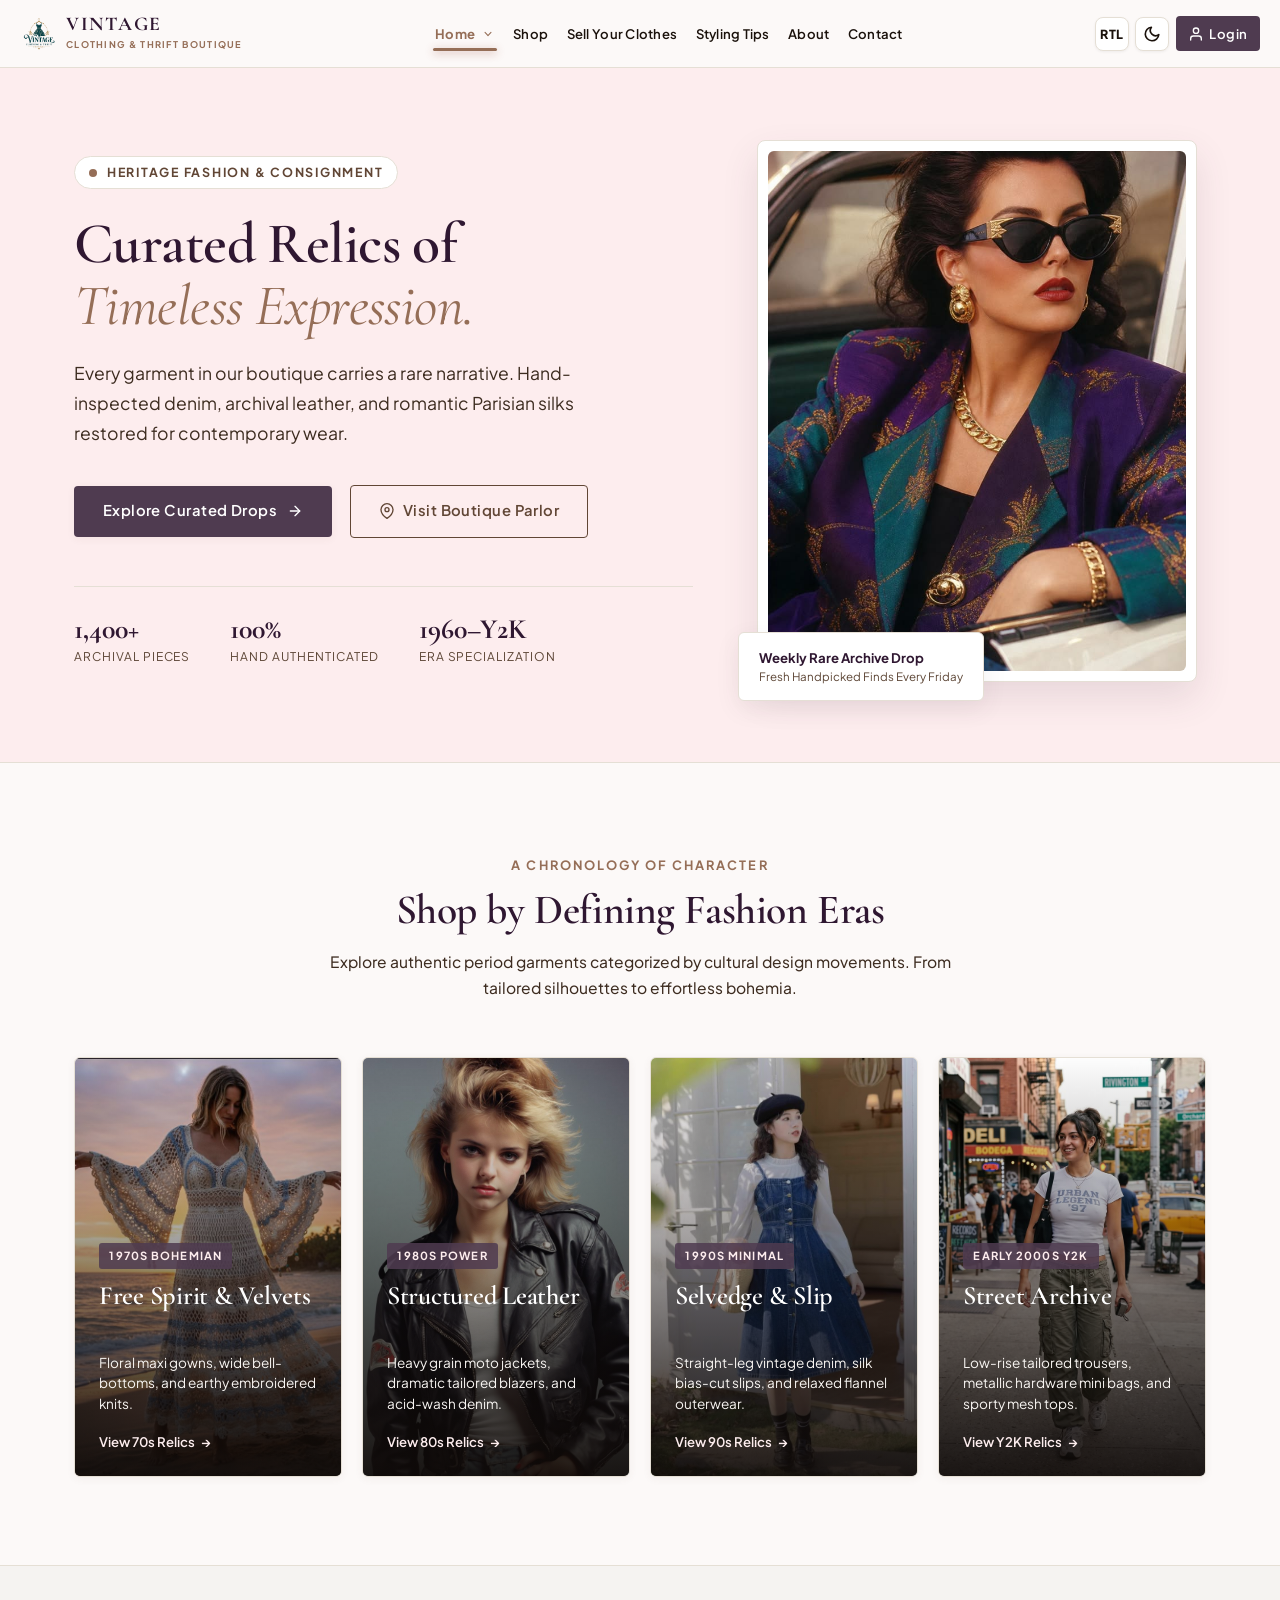
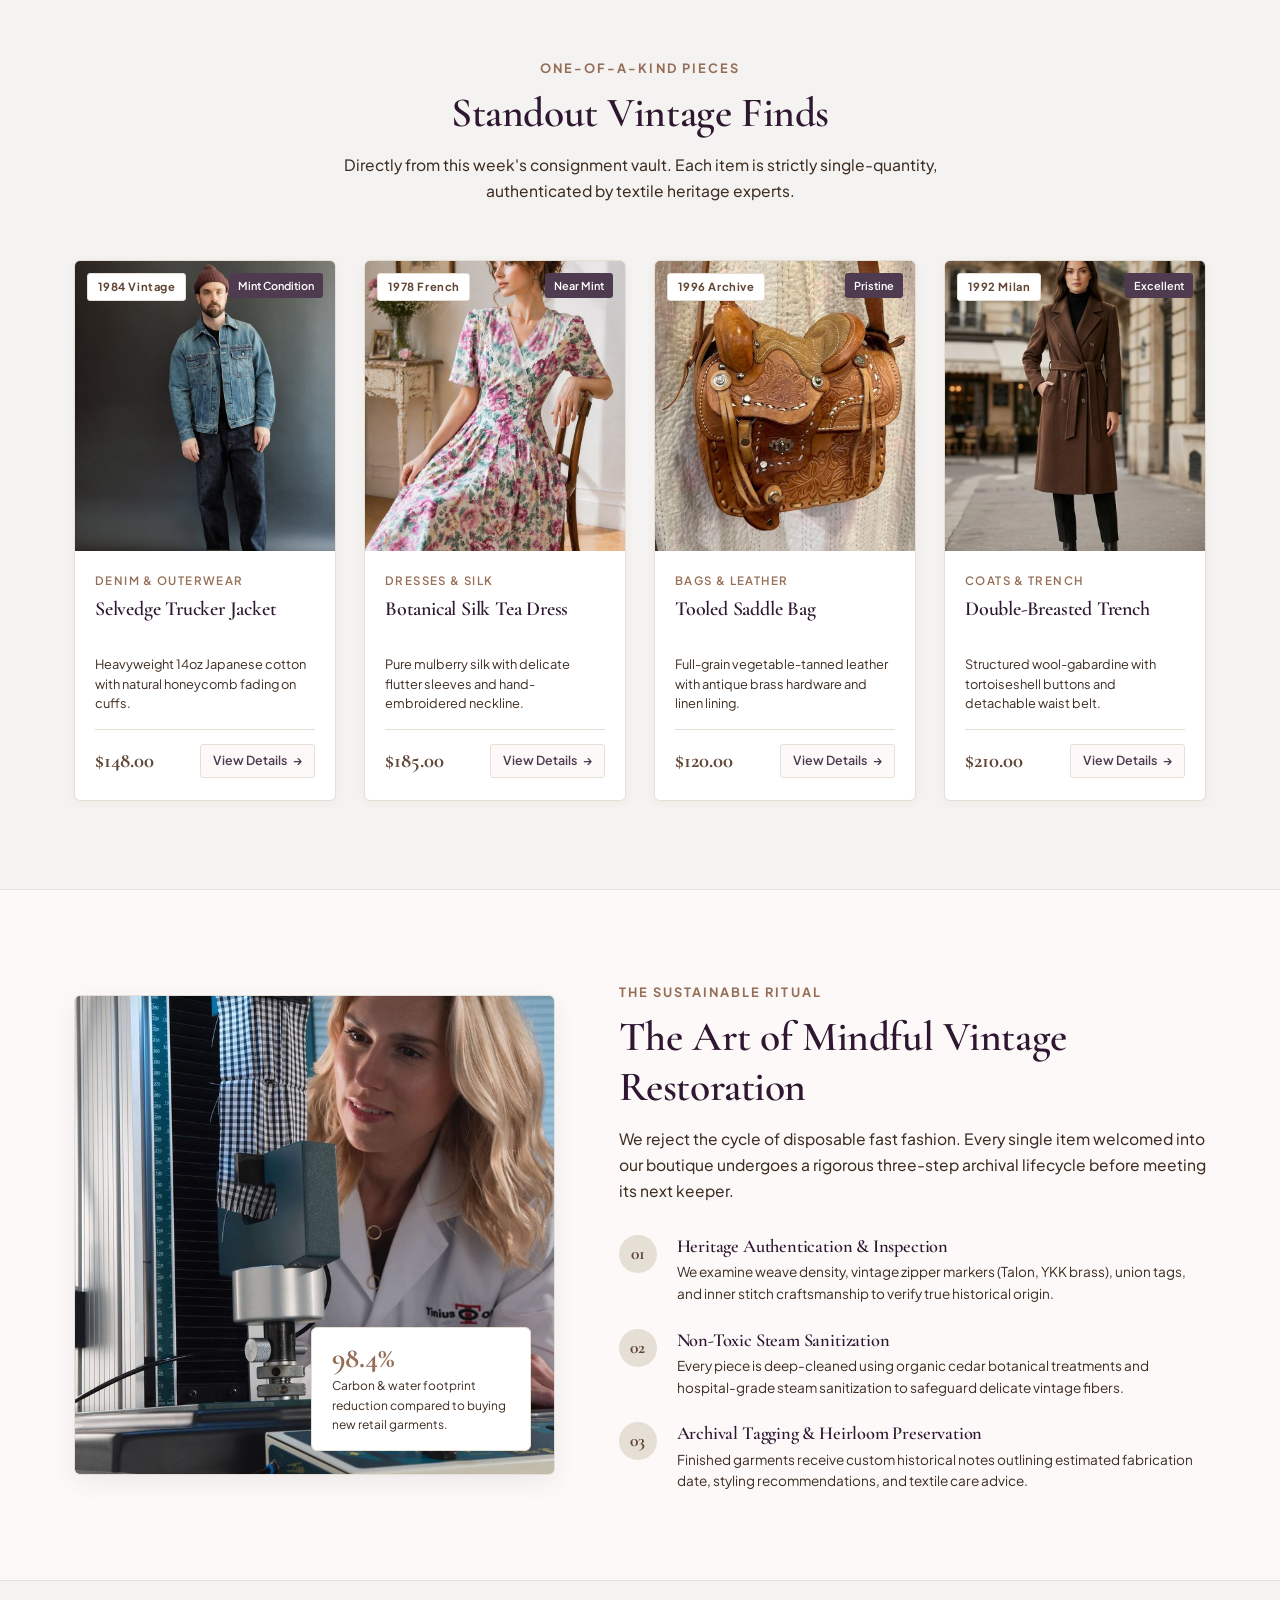
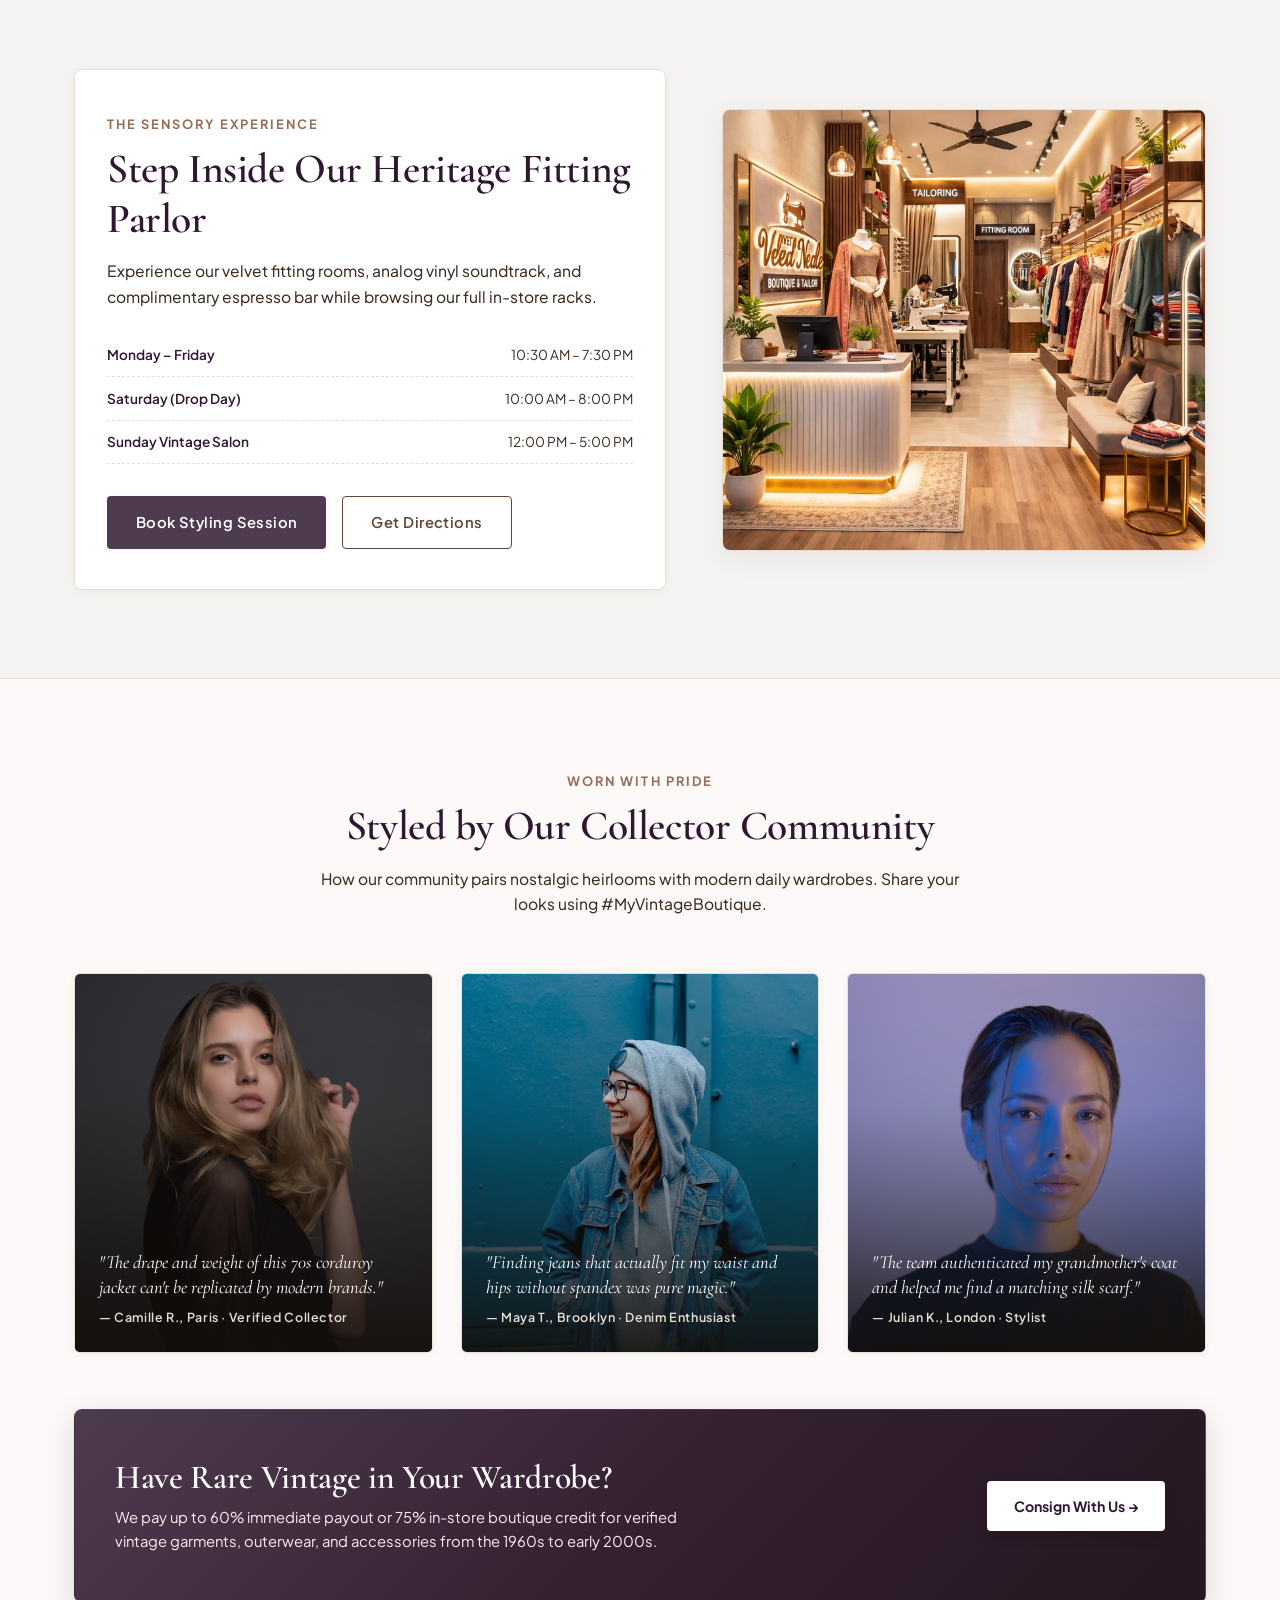
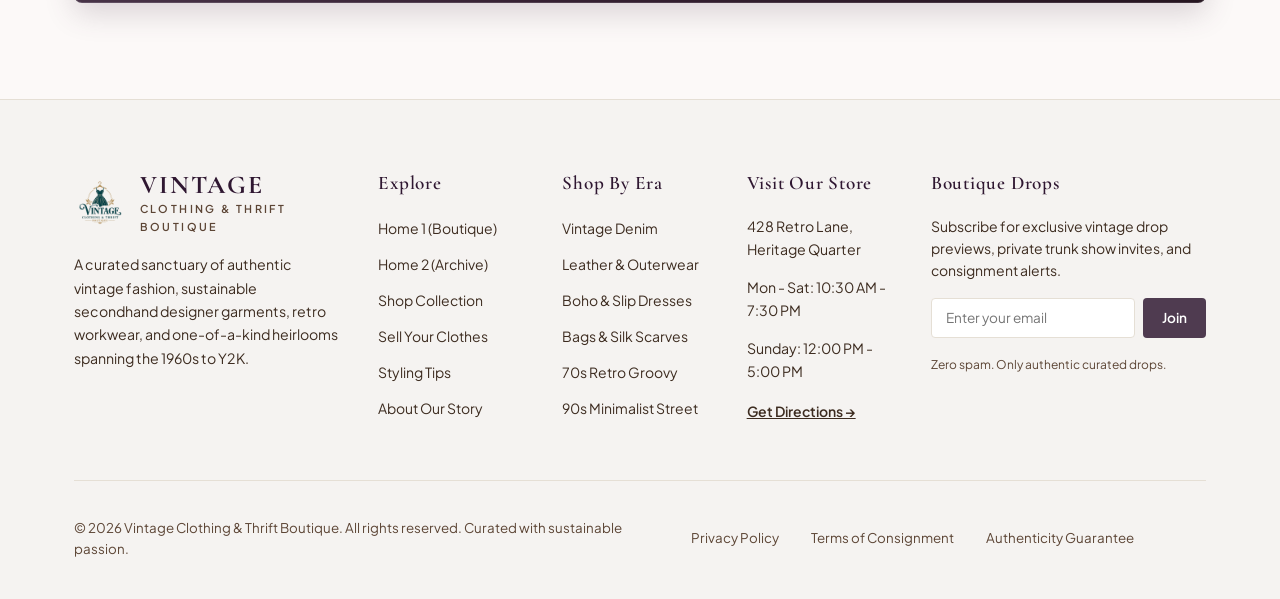
==== commit d4c0ffd2: "update" ====
--- a/index.html
+++ b/index.html
@@ -681,13 +681,13 @@
       <div class="footer-top-grid">
         <!-- Brand Summary Column -->
         <div class="footer-brand-wrap">
-          <div class="footer-brand-header">
+          <a href="index.html" class="footer-brand-header" aria-label="Vintage Clothing &amp; Thrift Boutique Home">
             <img src="assets/images/icons/logo.png" alt="Vintage Boutique" class="footer-brand-logo">
             <div>
               <div class="footer-brand-title">Vintage</div>
               <div class="footer-brand-sub">Clothing & Thrift Boutique</div>
             </div>
-          </div>
+          </a>
           <p class="footer-desc">
             A curated sanctuary of authentic vintage fashion, sustainable secondhand designer garments, retro workwear,
             and one-of-a-kind heirlooms spanning the 1960s to Y2K.
--- a/assets/css/style.css
+++ b/assets/css/style.css
@@ -100,7 +100,8 @@
 html.dark .loader-logo-img,
 html.dark .brand-logo-img,
 html.dark .footer-brand-logo,
-html.dark .auth-logo-img {
+html.dark .auth-logo-img,
+html.dark .auth-brand-icon {
   content: url("../images/icons/logo-bright.png");
   filter: drop-shadow(0 2px 10px rgba(0, 0, 0, 0.55));
 }
@@ -665,7 +666,13 @@
   font-size: 1rem;
   font-weight: 500;
   color: var(--text-primary);
+  background: transparent;
+  border: none;
   border-bottom: 1px dashed var(--border-light);
+  font-family: inherit;
+  cursor: pointer;
+  text-align: inherit;
+  outline: none;
   white-space: nowrap;
 }
 
@@ -712,6 +719,7 @@
   color: var(--text-secondary);
   border-radius: 4px;
   transition: all 0.15s ease;
+  text-decoration: none;
 }
 
 .mobile-sub-link:hover {
@@ -729,11 +737,26 @@
   padding-left: 0.85rem !important;
 }
 
+[dir="rtl"] .mobile-nav-link.active,
+[dir="rtl"] .mobile-accordion-toggle.active {
+  border-left: none !important;
+  border-right: 3px solid var(--color-warm-brown) !important;
+  border-radius: 6px 0 0 6px;
+  padding-left: 0.5rem !important;
+  padding-right: 0.85rem !important;
+}
+
 html.dark .mobile-nav-link.active,
 html.dark .mobile-accordion-toggle.active {
   color: #FFFFFF !important;
   background-color: rgba(255, 255, 255, 0.12) !important;
-  border-left: 3px solid #FDEDEE !important;
+  border-left: 3px solid #E6BE8A !important;
+}
+
+[dir="rtl"] html.dark .mobile-nav-link.active,
+[dir="rtl"] html.dark .mobile-accordion-toggle.active {
+  border-left: none !important;
+  border-right: 3px solid #E6BE8A !important;
 }
 
 .mobile-sub-link.active {
@@ -839,9 +862,17 @@
 }
 
 .footer-brand-header {
-  display: flex;
+  display: inline-flex;
   align-items: center;
   gap: 0.85rem;
+  text-decoration: none;
+  cursor: pointer;
+  transition: opacity 0.2s ease, transform 0.2s ease;
+}
+
+.footer-brand-header:hover {
+  opacity: 0.88;
+  transform: translateY(-1px);
 }
 
 .footer-brand-logo {
@@ -955,16 +986,43 @@
   display: flex;
   align-items: center;
   justify-content: space-between;
-  padding-top: 2rem;
+  padding-top: 2.25rem;
   border-top: 1px solid var(--border-light);
-  font-size: 0.825rem;
+  font-size: 0.85rem;
   color: var(--text-muted);
-  gap: 1rem;
+  gap: 2rem;
+  padding-right: 4.5rem;
+}
+
+[dir="rtl"] .footer-bottom {
+  padding-right: 0;
+  padding-left: 4.5rem;
+}
+
+.footer-bottom > div:first-child,
+.footer-copyright {
+  font-size: 0.835rem;
+  line-height: 1.6;
+  color: var(--text-muted);
 }
 
 .footer-legal-links {
   display: flex;
-  gap: 1.5rem;
+  align-items: center;
+  gap: 2rem;
+  flex-shrink: 0;
+}
+
+.footer-legal-links .footer-link {
+  white-space: nowrap !important;
+  font-size: 0.835rem;
+  color: var(--text-muted);
+  transition: color 0.2s ease;
+}
+
+.footer-legal-links .footer-link:hover {
+  color: var(--text-primary);
+  transform: none;
 }
 
 html.dark .site-footer {
@@ -2108,7 +2166,7 @@
 
 /* Consignment Banner */
 .consignment-banner {
-  background: linear-gradient(135deg, var(--color-plum-accent) 0%, var(--color-deep-brown) 100%);
+  background: linear-gradient(135deg, #4F3B50 0%, #352132 50%, #251620 100%);
   border-radius: 8px;
   padding: 3rem 2.5rem;
   color: #FFFFFF;
@@ -2116,7 +2174,8 @@
   align-items: center;
   justify-content: space-between;
   gap: 2rem;
-  box-shadow: var(--shadow-md);
+  box-shadow: 0 10px 30px rgba(79, 59, 80, 0.2);
+  border: 1px solid rgba(255, 255, 255, 0.1);
 }
 
 .consignment-title {
@@ -2136,19 +2195,63 @@
   display: inline-flex;
   align-items: center;
   gap: 0.5rem;
-  background-color: var(--color-warm-offwhite);
-  color: var(--color-deep-brown);
+  background-color: #FFFFFF;
+  color: #2F1731;
   font-size: 0.885rem;
   font-weight: 700;
   padding: 0.85rem 1.65rem;
   border-radius: 4px;
   flex-shrink: 0;
+  text-decoration: none;
   transition: var(--transition-smooth);
+  box-shadow: 0 4px 14px rgba(0, 0, 0, 0.16);
+}
+
+.consignment-btn span {
+  color: inherit;
 }
 
 .consignment-btn:hover {
+  background-color: #FDEDEE;
+  color: #1A110B;
+  transform: translateY(-2px);
+  box-shadow: 0 6px 20px rgba(0, 0, 0, 0.25);
+}
+
+/* Consignment Banner & Button - Dark Mode Support */
+html.dark .consignment-banner {
+  background: linear-gradient(135deg, #2D1A2C 0%, #1E121D 50%, #150C14 100%);
+  border: 1px solid rgba(230, 190, 138, 0.3);
+  box-shadow: 0 12px 36px rgba(0, 0, 0, 0.8);
+}
+
+html.dark .consignment-title {
+  color: #FFFFFF !important;
+}
+
+html.dark .consignment-desc {
+  color: #E2D7CC !important;
+}
+
+html.dark .consignment-btn {
   background-color: #FFFFFF;
+  color: #1A110B !important;
+  box-shadow: 0 4px 16px rgba(0, 0, 0, 0.35);
+}
+
+html.dark .consignment-btn span {
+  color: #1A110B !important;
+}
+
+html.dark .consignment-btn:hover {
+  background-color: #E6BE8A;
+  color: #120D08 !important;
   transform: translateY(-2px);
+  box-shadow: 0 6px 22px rgba(230, 190, 138, 0.35);
+}
+
+html.dark .consignment-btn:hover span {
+  color: #120D08 !important;
 }
 
 /* ==========================================================================
@@ -3498,15 +3601,22 @@
 }
 
 .catalog-measurements {
-  font-size: 0.78rem;
+  font-size: 0.885rem;
+  font-weight: 500;
   color: var(--text-muted);
   background-color: var(--bg-secondary);
-  padding: 0.4rem 0.65rem;
+  padding: 0.45rem 0.75rem;
   border-radius: 4px;
   margin-bottom: 1.15rem;
   display: inline-flex;
   align-items: center;
   min-height: 2.1rem;
+}
+
+html.dark .catalog-measurements {
+  background-color: #181516;
+  color: #F8F5F2;
+  border: 1px solid rgba(255, 255, 255, 0.15);
 }
 
 .catalog-footer {
@@ -3520,7 +3630,7 @@
 
 .catalog-price {
   font-family: var(--font-heading);
-  font-size: 1.4rem;
+  font-size: 1.45rem;
   font-weight: 700;
   color: var(--color-deep-brown);
 }
@@ -5075,36 +5185,303 @@
   color: var(--text-secondary);
 }
 
-.map-photo-frame {
+/* ==========================================================================
+   INTERACTIVE LOCATION DUMMY MAP
+   ========================================================================== */
+.location-map-frame {
   position: relative;
+  height: 500px;
   border-radius: 8px;
   overflow: hidden;
   border: 1px solid var(--border-light);
   box-shadow: var(--shadow-md);
-  height: 480px;
-}
-
-.map-photo {
+  background-color: #E6E4DF;
+  background-image: 
+    linear-gradient(rgba(180, 175, 165, 0.25) 1px, transparent 1px),
+    linear-gradient(90deg, rgba(180, 175, 165, 0.25) 1px, transparent 1px);
+  background-size: 32px 32px;
+}
+
+.location-map-iframe {
   width: 100%;
   height: 100%;
-  object-fit: cover;
-}
-
-.map-pin-badge {
+  border: 0;
+  display: block;
+}
+
+/* Map Header Toolbar */
+.map-toolbar {
   position: absolute;
-  bottom: 24px;
-  left: 24px;
+  top: 16px;
+  left: 16px;
+  right: 16px;
+  display: flex;
+  align-items: center;
+  justify-content: space-between;
+  z-index: 10;
+  pointer-events: none;
+}
+
+.map-badge-status {
+  pointer-events: auto;
+  background: rgba(255, 255, 255, 0.95);
+  backdrop-filter: blur(8px);
+  -webkit-backdrop-filter: blur(8px);
+  border: 1px solid var(--border-light);
+  padding: 0.42rem 0.85rem;
+  border-radius: 20px;
+  font-size: 0.78rem;
+  font-weight: 600;
+  color: var(--text-primary);
+  display: inline-flex;
+  align-items: center;
+  gap: 0.5rem;
+  box-shadow: var(--shadow-sm);
+}
+
+.pulse-green-dot {
+  width: 8px;
+  height: 8px;
+  border-radius: 50%;
+  background-color: #2E7D32;
+  box-shadow: 0 0 0 3px rgba(46, 125, 50, 0.25);
+  animation: mapStatusPulse 2s infinite ease-in-out;
+}
+
+@keyframes mapStatusPulse {
+  0% { transform: scale(0.95); box-shadow: 0 0 0 0 rgba(46, 125, 50, 0.5); }
+  70% { transform: scale(1.15); box-shadow: 0 0 0 6px rgba(46, 125, 50, 0); }
+  100% { transform: scale(0.95); box-shadow: 0 0 0 0 rgba(46, 125, 50, 0); }
+}
+
+.map-nav-chips {
+  pointer-events: auto;
+  display: inline-flex;
+  background: rgba(255, 255, 255, 0.95);
+  backdrop-filter: blur(8px);
+  -webkit-backdrop-filter: blur(8px);
+  border: 1px solid var(--border-light);
+  border-radius: 20px;
+  padding: 3px;
+  box-shadow: var(--shadow-sm);
+}
+
+.map-chip {
+  padding: 0.28rem 0.75rem;
+  font-size: 0.72rem;
+  font-weight: 600;
+  color: var(--text-secondary);
+  border-radius: 16px;
+  cursor: pointer;
+  transition: var(--transition-smooth);
+}
+
+.map-chip.active {
+  background-color: var(--btn-primary-bg);
+  color: var(--btn-primary-text);
+}
+
+/* Custom Pulsing Pin Marker */
+.map-pin-marker {
+  position: absolute;
+  top: 42%;
+  left: 50%;
+  transform: translate(-50%, -100%);
+  z-index: 5;
+  pointer-events: none;
+  display: flex;
+  flex-direction: column;
+  align-items: center;
+}
+
+.pin-bubble {
+  width: 44px;
+  height: 44px;
+  border-radius: 50% 50% 50% 0;
+  transform: rotate(-45deg);
+  background: linear-gradient(135deg, var(--color-plum-accent) 0%, var(--color-deep-brown) 100%);
+  color: #FFFFFF;
+  display: flex;
+  align-items: center;
+  justify-content: center;
+  box-shadow: 0 8px 22px rgba(79, 59, 80, 0.35);
+  border: 2px solid #FFFFFF;
+  transition: transform 0.25s ease;
+}
+
+.pin-bubble svg {
+  transform: rotate(45deg);
+}
+
+.pin-pulse {
+  width: 22px;
+  height: 10px;
+  border-radius: 50%;
+  background: rgba(79, 59, 80, 0.35);
+  margin-top: -3px;
+  animation: pinGroundPulse 2s infinite ease-in-out;
+}
+
+@keyframes pinGroundPulse {
+  0% { transform: scale(0.9); opacity: 0.8; }
+  50% { transform: scale(1.6); opacity: 0.2; }
+  100% { transform: scale(0.9); opacity: 0.8; }
+}
+
+/* Bottom Location Card Overlay */
+.map-location-card {
+  position: absolute;
+  bottom: 18px;
+  left: 18px;
+  right: 18px;
+  max-width: 360px;
+  background: rgba(255, 255, 255, 0.95);
+  backdrop-filter: blur(12px);
+  -webkit-backdrop-filter: blur(12px);
+  border: 1px solid var(--border-light);
+  border-radius: 8px;
+  padding: 1.15rem 1.25rem;
+  box-shadow: var(--shadow-md);
+  z-index: 10;
+}
+
+[dir="rtl"] .map-location-card {
+  left: auto;
+  right: 18px;
+}
+
+.map-card-header {
+  display: flex;
+  align-items: center;
+  justify-content: space-between;
+  margin-bottom: 0.35rem;
+}
+
+.map-store-title {
+  font-family: var(--font-heading);
+  font-size: 1.35rem;
+  font-weight: 700;
+  color: var(--text-headings);
+  line-height: 1.1;
+}
+
+.map-store-badge {
+  font-size: 0.72rem;
+  font-weight: 700;
+  color: var(--color-warm-brown);
+  background-color: var(--bg-secondary);
+  padding: 0.25rem 0.55rem;
+  border-radius: 4px;
+  text-transform: uppercase;
+  letter-spacing: 0.06em;
+}
+
+.map-card-address {
+  font-size: 0.825rem;
+  color: var(--text-secondary);
+  line-height: 1.45;
+  margin-bottom: 0.75rem;
+}
+
+.map-transit-hint {
+  display: flex;
+  align-items: center;
+  gap: 0.45rem;
+  font-size: 0.75rem;
+  color: var(--text-muted);
+  margin-bottom: 0.85rem;
+}
+
+.map-card-actions {
+  display: flex;
+  align-items: center;
+  gap: 0.65rem;
+}
+
+.map-action-btn-primary {
+  display: inline-flex;
+  align-items: center;
+  gap: 0.4rem;
+  padding: 0.48rem 0.9rem;
+  background-color: var(--btn-primary-bg);
+  color: var(--btn-primary-text);
+  font-size: 0.8rem;
+  font-weight: 600;
+  border-radius: 4px;
+  text-decoration: none;
+  transition: var(--transition-smooth);
+}
+
+.map-action-btn-primary:hover {
+  background-color: var(--btn-primary-hover);
+  transform: translateY(-1px);
+}
+
+.map-action-btn-secondary {
+  display: inline-flex;
+  align-items: center;
+  padding: 0.48rem 0.85rem;
+  background-color: var(--bg-secondary);
+  color: var(--text-primary);
+  font-size: 0.8rem;
+  font-weight: 600;
+  border-radius: 4px;
+  border: 1px solid var(--border-light);
+  text-decoration: none;
+  transition: var(--transition-smooth);
+}
+
+.map-action-btn-secondary:hover {
   background-color: var(--bg-card);
-  border: 1px solid var(--border-light);
-  border-radius: 6px;
-  padding: 1rem 1.25rem;
-  box-shadow: var(--shadow-md);
-  max-width: 280px;
-}
-
-[dir="rtl"] .map-pin-badge {
-  left: auto;
-  right: 24px;
+  color: var(--color-warm-brown);
+}
+
+/* Dark Mode Map Adaptation */
+html.dark .location-map-frame {
+  background-color: #121011;
+  background-image: 
+    linear-gradient(rgba(45, 40, 42, 0.4) 1px, transparent 1px),
+    linear-gradient(90deg, rgba(45, 40, 42, 0.4) 1px, transparent 1px);
+  border-color: rgba(255, 255, 255, 0.15);
+}
+
+html.dark .location-map-iframe {
+  filter: invert(90%) hue-rotate(180deg) brightness(95%) contrast(92%);
+}
+
+html.dark .map-badge-status,
+html.dark .map-nav-chips,
+html.dark .map-location-card {
+  background: rgba(18, 16, 17, 0.94);
+  border-color: rgba(255, 255, 255, 0.16);
+  box-shadow: 0 8px 24px rgba(0, 0, 0, 0.6);
+}
+
+html.dark .map-store-title {
+  color: #FFFFFF !important;
+}
+
+html.dark .map-card-address {
+  color: #E2D7CC !important;
+}
+
+html.dark .map-transit-hint {
+  color: #B9A693 !important;
+}
+
+html.dark .map-store-badge {
+  background-color: rgba(230, 190, 138, 0.15);
+  color: #E6BE8A !important;
+}
+
+html.dark .pin-bubble {
+  background: linear-gradient(135deg, #E6BE8A 0%, #B89355 100%);
+  color: #000000;
+  border-color: #000000;
+}
+
+html.dark .pin-pulse {
+  background: rgba(230, 190, 138, 0.35);
 }
 
 /* Section 4: Concierge & Department Inquiries */
@@ -6322,6 +6699,12 @@
   height: 46px;
   object-fit: contain;
   filter: drop-shadow(0 2px 6px rgba(0, 0, 0, 0.1));
+  transition: filter 0.3s ease;
+}
+
+html.dark .auth-brand-icon {
+  content: url("../images/icons/logo-bright.png");
+  filter: drop-shadow(0 0 10px rgba(230, 190, 138, 0.4));
 }
 
 .auth-brand-copy {
--- a/assets/css/responsive.css
+++ b/assets/css/responsive.css
@@ -109,6 +109,35 @@
     grid-column: span 2;
   }
 
+  .footer-bottom {
+    flex-direction: column-reverse;
+    align-items: center;
+    text-align: center;
+    gap: 1.25rem;
+    padding-top: 1.75rem;
+    padding-bottom: 4rem; /* Safe clearance so fixed scroll-top-btn never overlaps text */
+  }
+
+  .footer-legal-links {
+    display: flex;
+    align-items: center;
+    justify-content: center;
+    flex-wrap: wrap;
+    gap: 1rem 1.75rem;
+    width: 100%;
+  }
+
+  .footer-legal-links .footer-link {
+    white-space: nowrap;
+    font-size: 0.85rem;
+  }
+
+  .footer-bottom > div:first-child {
+    max-width: 620px;
+    font-size: 0.825rem;
+    line-height: 1.6;
+  }
+
   /* Home 1 Section Tablet Adjustments */
   .hero-grid {
     grid-template-columns: 1fr;
@@ -214,6 +243,39 @@
 
   .catalog-grid {
     grid-template-columns: repeat(2, 1fr);
+  }
+
+  /* Catalog Product Cards Tablet Font Enhancements */
+  .catalog-era {
+    font-size: 0.825rem;
+    letter-spacing: 0.14em;
+    margin-bottom: 0.45rem;
+  }
+
+  .catalog-title {
+    font-size: 1.45rem;
+    line-height: 1.35;
+    margin-bottom: 0.55rem;
+  }
+
+  .catalog-measurements {
+    font-size: 0.95rem;
+    font-weight: 600;
+    padding: 0.55rem 0.85rem;
+    line-height: 1.45;
+    min-height: auto;
+    letter-spacing: 0.02em;
+  }
+
+  .catalog-price {
+    font-size: 1.65rem;
+    font-weight: 800;
+  }
+
+  .catalog-footer .find-action-btn {
+    font-size: 0.885rem;
+    padding: 0.55rem 1rem;
+    font-weight: 600;
   }
 
   .sizing-grid {
@@ -407,14 +469,21 @@
     font-size: 2.3rem;
   }
 
-  .map-photo-frame {
-    height: 340px;
-  }
-
-  .map-pin-badge {
-    position: static;
-    margin-top: 1rem;
-    max-width: 100%;
+  .location-map-frame {
+    height: 420px;
+  }
+
+  .map-location-card {
+    max-width: 320px;
+    padding: 0.95rem 1rem;
+    bottom: 12px;
+    left: 12px;
+  }
+
+  .map-toolbar {
+    top: 10px;
+    left: 10px;
+    right: 10px;
   }
 
   .concierge-form-box {
@@ -521,6 +590,23 @@
     grid-template-columns: 1fr;
   }
 
+  .catalog-measurements {
+    font-size: 0.925rem;
+    font-weight: 600;
+    padding: 0.5rem 0.8rem;
+    line-height: 1.45;
+  }
+
+  .catalog-price {
+    font-size: 1.6rem;
+    font-weight: 800;
+  }
+
+  .catalog-footer .find-action-btn {
+    font-size: 0.875rem;
+    padding: 0.5rem 0.95rem;
+  }
+
   .drops-grid {
     grid-template-columns: 1fr;
   }
@@ -716,15 +802,32 @@
   }
 
   .footer-bottom {
-    flex-direction: column;
+    flex-direction: column-reverse;
+    align-items: center;
     text-align: center;
-    gap: 1rem;
+    gap: 1.25rem;
+    padding-top: 1.5rem;
+    padding-bottom: 4.5rem; /* Guarantees scroll button NEVER collides with legal links or copyright */
   }
 
   .footer-legal-links {
+    display: flex;
+    align-items: center;
     justify-content: center;
     flex-wrap: wrap;
-    gap: 1rem;
+    gap: 0.85rem 1.5rem;
+    width: 100%;
+  }
+
+  .footer-legal-links .footer-link {
+    white-space: nowrap;
+    font-size: 0.825rem;
+  }
+
+  .footer-bottom > div:first-child {
+    font-size: 0.785rem;
+    line-height: 1.6;
+    max-width: 100%;
   }
 
   .footer-form {
@@ -736,11 +839,11 @@
   }
 
   .scroll-top-btn {
-    bottom: 1rem;
-    right: 1rem;
-    width: 38px;
-    height: 38px;
-    z-index: 100;
+    bottom: 1.25rem;
+    right: 1.25rem;
+    width: 40px;
+    height: 40px;
+    z-index: 900;
   }
 
   .scroll-top-btn.visible {
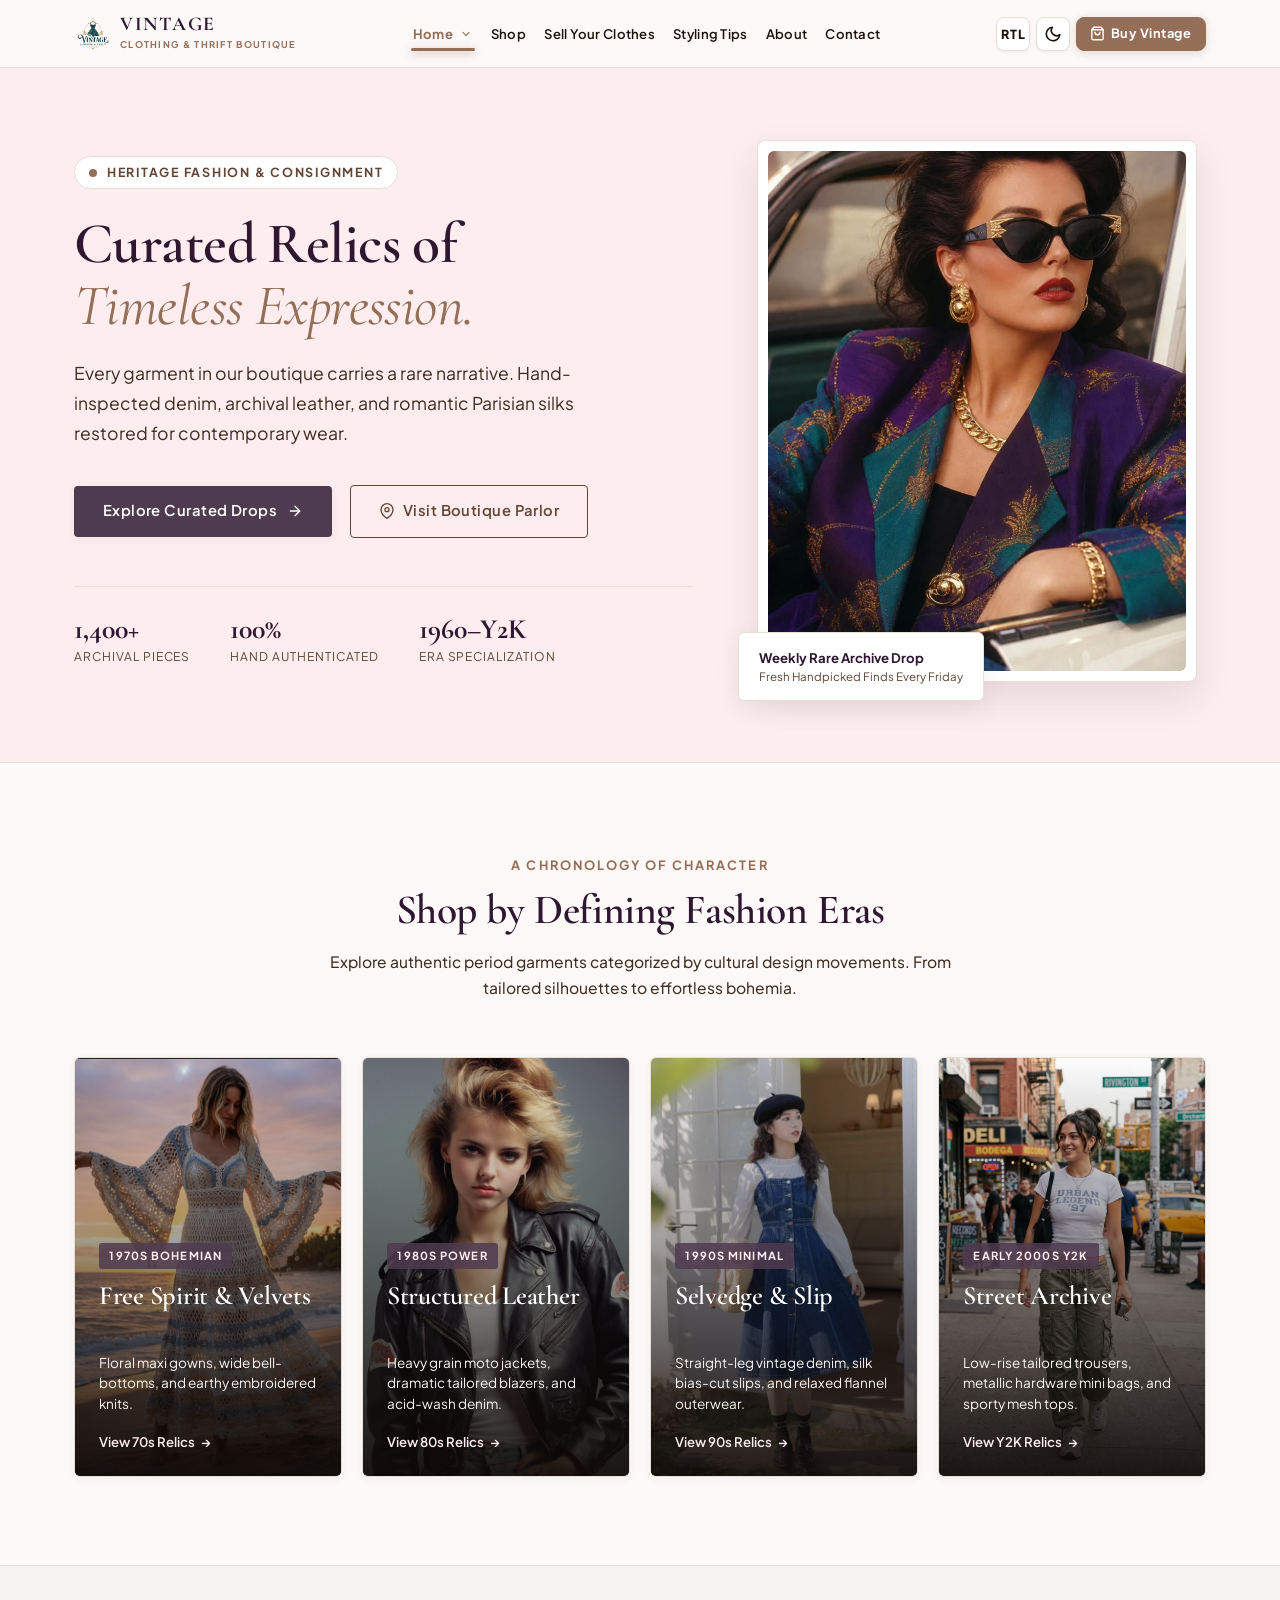
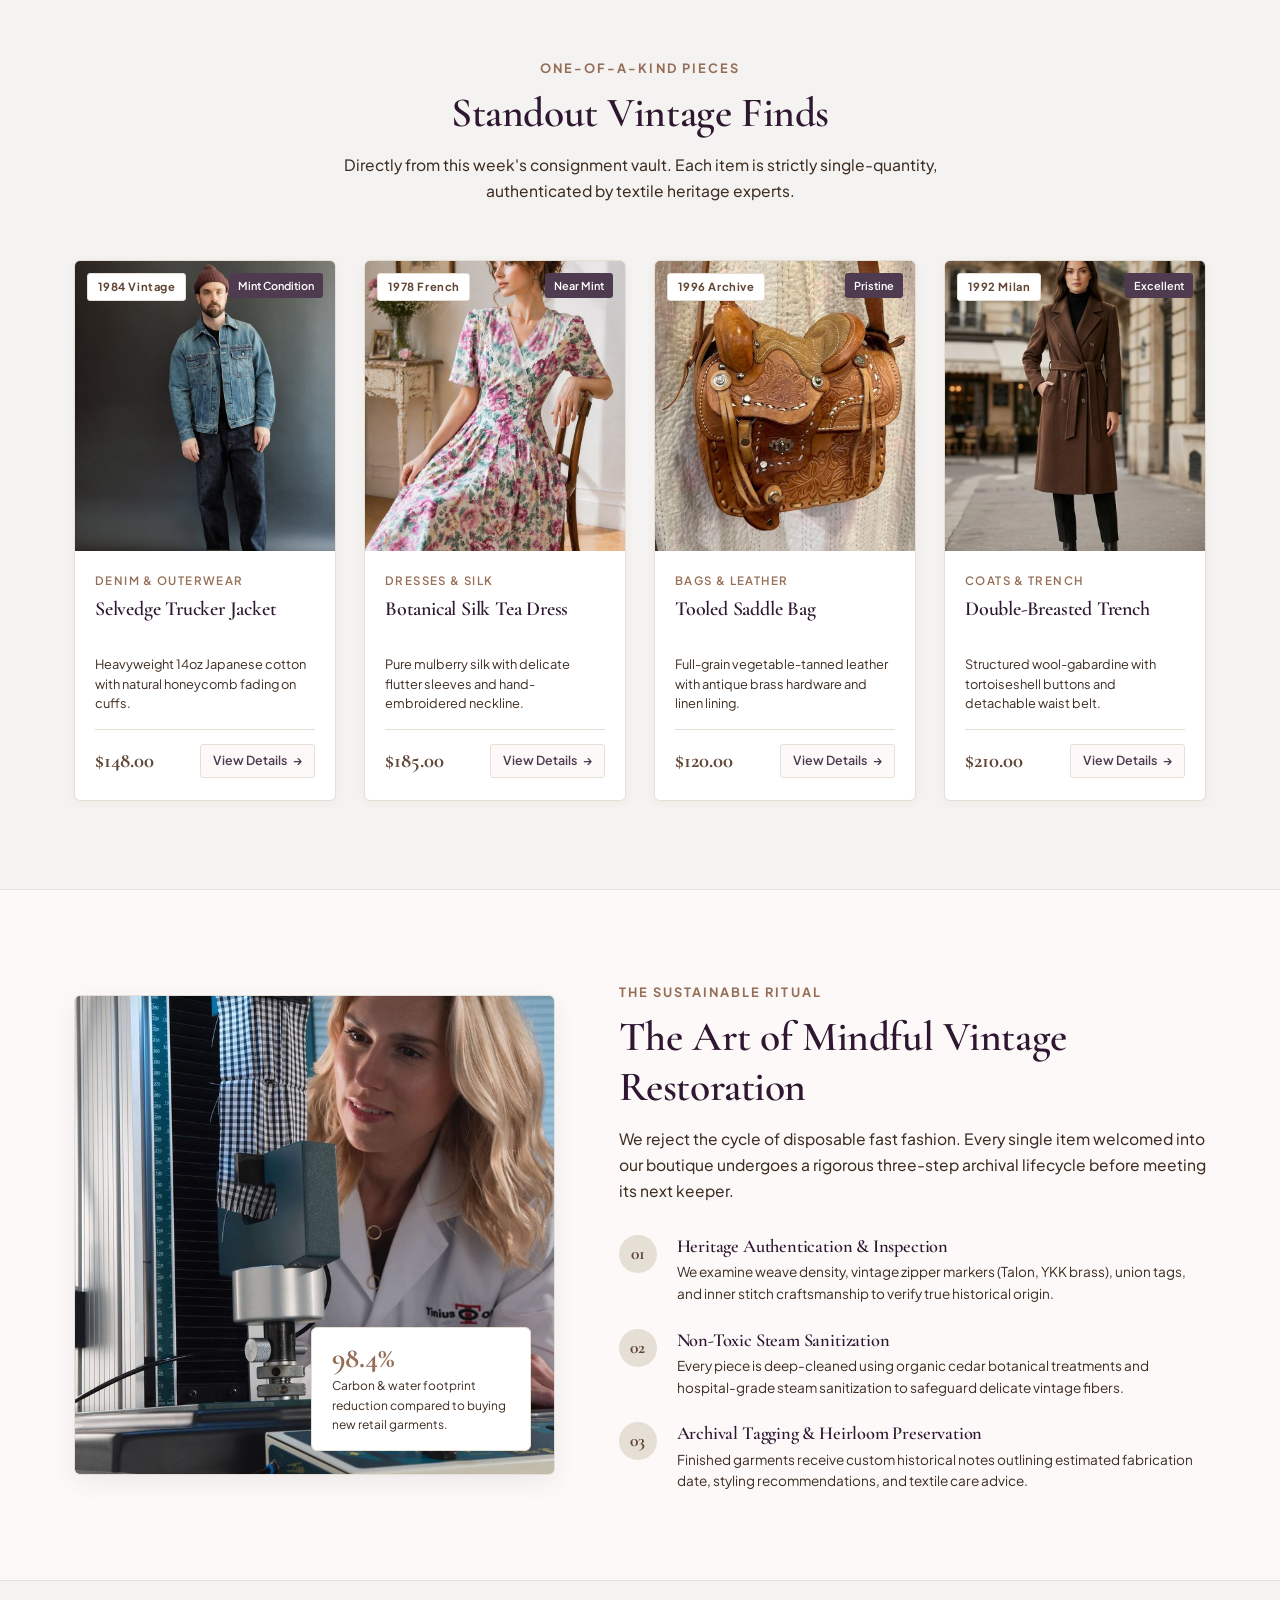
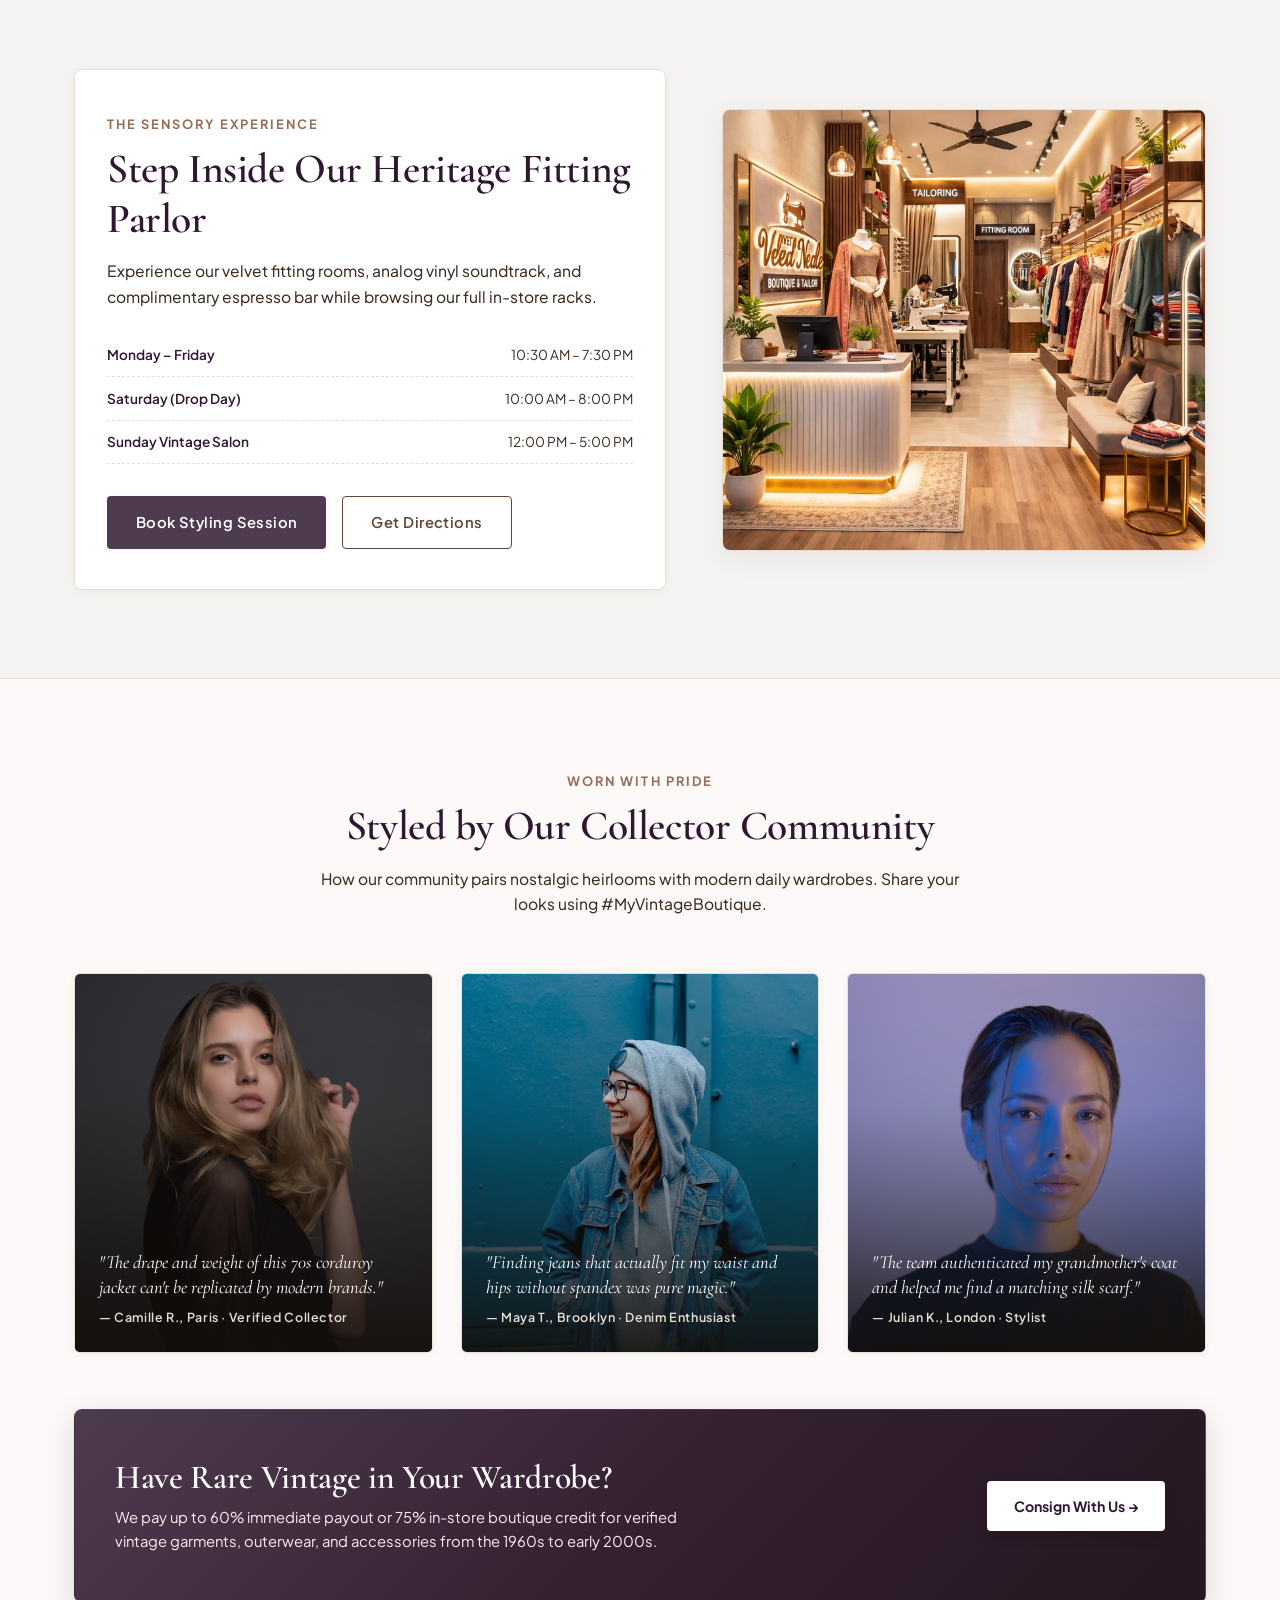
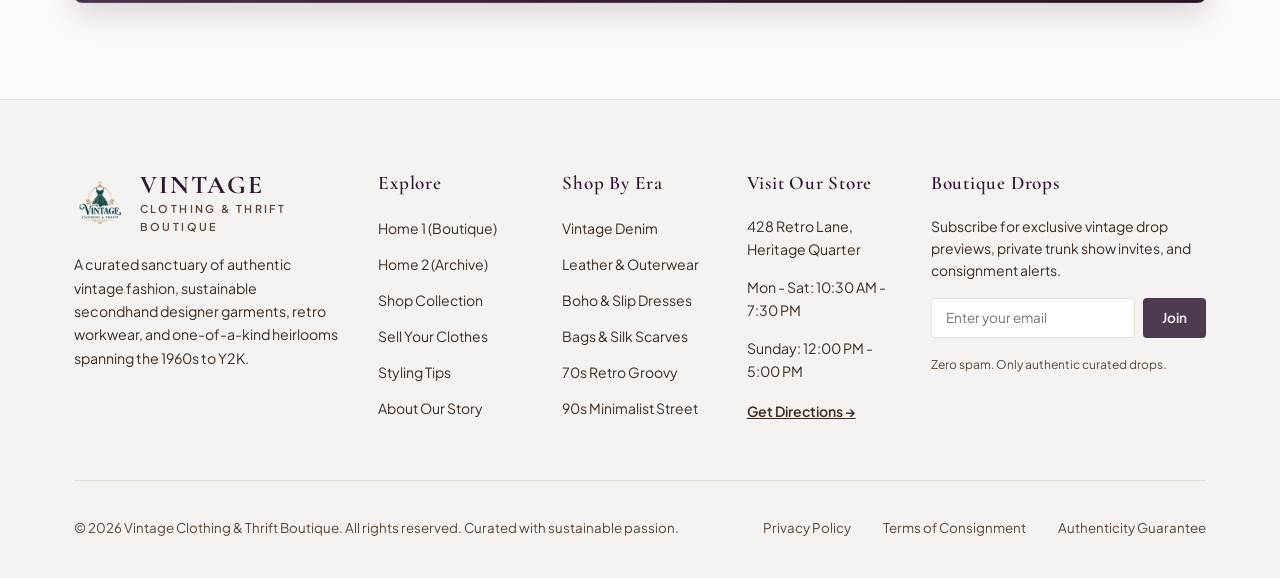
==== commit 3d15a87c: "update" ====
--- a/index.html
+++ b/index.html
@@ -103,14 +103,15 @@
           </svg>
         </button>
 
-        <!-- Login Link (Replaces CTA) -->
-        <a href="login.html" class="header-login-btn" id="header-login-btn">
-          <svg width="16" height="16" viewBox="0 0 24 24" fill="none" stroke="currentColor" stroke-width="2"
+        <!-- Primary Buying CTA Button -->
+        <a href="shop.html" class="header-primary-cta header-buy-btn" id="header-primary-cta" aria-label="Shop Vintage Collection">
+          <svg width="15" height="15" viewBox="0 0 24 24" fill="none" stroke="currentColor" stroke-width="2.2"
             stroke-linecap="round" stroke-linejoin="round" aria-hidden="true">
-            <path d="M20 21v-2a4 4 0 0 0-4-4H8a4 4 0 0 0-4 4v2"></path>
-            <circle cx="12" cy="7" r="4"></circle>
+            <path d="M6 2L3 6v14a2 2 0 0 0 2 2h14a2 2 0 0 0 2-2V6l-3-4z"></path>
+            <line x1="3" y1="6" x2="21" y2="6"></line>
+            <path d="M16 10a4 4 0 0 1-8 0"></path>
           </svg>
-          <span>Login</span>
+          <span>Buy Vintage</span>
         </a>
 
         <!-- Mobile Drawer Toggle Trigger -->
@@ -211,14 +212,15 @@
           </button>
         </div>
 
-        <!-- Login in Mobile Drawer -->
-        <a href="login.html" class="mobile-login-btn" id="mobile-login-btn">
-          <svg width="18" height="18" viewBox="0 0 24 24" fill="none" stroke="currentColor" stroke-width="2"
+        <!-- Primary Buying CTA in Mobile Drawer -->
+        <a href="shop.html" class="mobile-primary-cta mobile-buy-btn" id="mobile-primary-cta">
+          <svg width="18" height="18" viewBox="0 0 24 24" fill="none" stroke="currentColor" stroke-width="2.2"
             stroke-linecap="round" stroke-linejoin="round" aria-hidden="true">
-            <path d="M20 21v-2a4 4 0 0 0-4-4H8a4 4 0 0 0-4 4v2"></path>
-            <circle cx="12" cy="7" r="4"></circle>
+            <path d="M6 2L3 6v14a2 2 0 0 0 2 2h14a2 2 0 0 0 2-2V6l-3-4z"></path>
+            <line x1="3" y1="6" x2="21" y2="6"></line>
+            <path d="M16 10a4 4 0 0 1-8 0"></path>
           </svg>
-          <span>Account Login / Sign Up</span>
+          <span>Buy Vintage Collection</span>
         </a>
       </div>
 
--- a/assets/css/style.css
+++ b/assets/css/style.css
@@ -53,6 +53,11 @@
   
   --header-height: 68px;
   --transition-smooth: all 0.28s cubic-bezier(0.4, 0, 0.2, 1);
+
+  /* Unified Layout & Alignment Tokens */
+  --container-max-width: 1180px;
+  --container-padding-x: 1.5rem;
+  --header-btn-height: 38px;
 }
 
 /* ==========================================================================
@@ -172,14 +177,14 @@
   outline-offset: 3px;
 }
 
-/* Container */
+/* Container - Strict balanced alignment across all pages */
 .site-container {
   width: 100%;
-  max-width: 1180px;
+  max-width: var(--container-max-width);
   margin-left: auto;
   margin-right: auto;
-  padding-left: 1.5rem;
-  padding-right: 1.5rem;
+  padding-left: var(--container-padding-x);
+  padding-right: var(--container-padding-x);
 }
 
 /* ==========================================================================
@@ -467,16 +472,22 @@
 .header-actions {
   display: flex;
   align-items: center;
-  gap: 0.85rem;
+  gap: 0.65rem;
   flex-shrink: 0;
 }
 
+/* Base Header Action Buttons - Exactly Identical Height & Radius */
 .ctrl-btn {
   display: inline-flex;
   align-items: center;
   justify-content: center;
-  width: 38px;
-  height: 38px;
+  width: var(--header-btn-height);
+  min-width: var(--header-btn-height);
+  height: var(--header-btn-height);
+  min-height: var(--header-btn-height);
+  max-height: var(--header-btn-height);
+  box-sizing: border-box;
+  padding: 0;
   border-radius: 8px;
   border: 1.5px solid var(--border-light);
   background-color: var(--bg-card);
@@ -484,6 +495,7 @@
   transition: all 0.25s cubic-bezier(0.16, 1, 0.3, 1);
   cursor: pointer;
   box-shadow: 0 1px 3px rgba(0, 0, 0, 0.06);
+  flex-shrink: 0;
 }
 
 .ctrl-btn:hover {
@@ -519,24 +531,55 @@
   letter-spacing: 0.06em;
 }
 
-/* Header Login Button */
-.header-login-btn {
+/* Header Primary Buying CTA Button - Exactly Same Height as RTL & Theme Buttons */
+.header-primary-cta,
+.header-buy-btn {
   display: inline-flex;
   align-items: center;
+  justify-content: center;
+  height: var(--header-btn-height);
+  min-height: var(--header-btn-height);
+  max-height: var(--header-btn-height);
+  box-sizing: border-box;
+  padding: 0 1.25rem;
   gap: 0.5rem;
-  background-color: var(--btn-primary-bg);
-  color: var(--btn-primary-text);
-  font-size: 0.825rem;
-  font-weight: 600;
+  border-radius: 8px;
+  border: 1.5px solid var(--color-warm-brown);
+  background-color: var(--color-warm-brown);
+  color: #FFFFFF !important;
+  font-size: 0.835rem;
+  font-weight: 700;
   letter-spacing: 0.04em;
-  padding: 0.5rem 1.15rem;
-  border-radius: 4px;
-  transition: var(--transition-smooth);
-}
-
-.header-login-btn:hover {
-  background-color: var(--btn-primary-hover);
-  transform: translateY(-1px);
+  text-decoration: none;
+  white-space: nowrap;
+  flex-shrink: 0;
+  transition: all 0.25s cubic-bezier(0.16, 1, 0.3, 1);
+  cursor: pointer;
+  box-shadow: 0 2px 8px rgba(149, 110, 87, 0.25);
+}
+
+.header-primary-cta:hover,
+.header-buy-btn:hover {
+  background-color: var(--color-deep-brown);
+  border-color: var(--color-deep-brown);
+  color: #FFFFFF !important;
+  transform: translateY(-2px);
+  box-shadow: 0 4px 14px rgba(97, 70, 53, 0.35);
+}
+
+html.dark .header-primary-cta,
+html.dark .header-buy-btn {
+  background-color: var(--color-warm-brown);
+  border-color: #E6BE8A;
+  color: #FFFFFF !important;
+}
+
+html.dark .header-primary-cta:hover,
+html.dark .header-buy-btn:hover {
+  background-color: #A87E65;
+  border-color: #FFFFFF;
+  color: #FFFFFF !important;
+  box-shadow: 0 4px 14px rgba(230, 190, 138, 0.35);
 }
 
 /* Mobile Menu Toggle Button */
@@ -821,18 +864,35 @@
   border-color: #FFFFFF !important;
 }
 
-.mobile-login-btn {
+.mobile-primary-cta,
+.mobile-buy-btn {
   width: 100%;
   display: flex;
   align-items: center;
   justify-content: center;
-  gap: 0.5rem;
-  padding: 0.75rem;
-  background-color: var(--btn-primary-bg);
-  color: #FFFFFF;
-  border-radius: 4px;
-  font-weight: 600;
-  font-size: 0.9rem;
+  gap: 0.55rem;
+  padding: 0.85rem;
+  background-color: var(--color-warm-brown);
+  color: #FFFFFF !important;
+  border-radius: 8px;
+  font-weight: 700;
+  font-size: 0.925rem;
+  text-decoration: none;
+  box-sizing: border-box;
+  transition: all 0.25s ease;
+  box-shadow: 0 2px 8px rgba(149, 110, 87, 0.25);
+}
+
+.mobile-primary-cta:hover,
+.mobile-buy-btn:hover {
+  background-color: var(--color-deep-brown);
+  color: #FFFFFF !important;
+}
+
+html.dark .mobile-primary-cta,
+html.dark .mobile-buy-btn {
+  background-color: var(--color-warm-brown);
+  color: #FFFFFF !important;
 }
 
 /* ==========================================================================
@@ -991,12 +1051,13 @@
   font-size: 0.85rem;
   color: var(--text-muted);
   gap: 2rem;
-  padding-right: 4.5rem;
+  padding-right: 0;
+  padding-left: 0;
 }
 
 [dir="rtl"] .footer-bottom {
   padding-right: 0;
-  padding-left: 4.5rem;
+  padding-left: 0;
 }
 
 .footer-bottom > div:first-child,
@@ -2266,7 +2327,7 @@
   align-items: center;
   justify-content: center;
   text-align: center;
-  padding: 5rem 1.5rem;
+  padding: 5rem 0;
   background-color: var(--color-deep-brown);
   color: #FFFFFF;
   overflow: hidden;
@@ -2339,27 +2400,90 @@
 .vault-hero-actions {
   display: flex;
   justify-content: center;
+  align-items: center;
   gap: 1.25rem;
   flex-wrap: wrap;
 }
 
-.btn-outline-vault {
+/* Home 2 Hero Button Consistency - Exactly Matched 48px Height */
+.vault-hero-actions .btn-primary-hero,
+.vault-hero-actions .btn-outline-vault,
+.vault-hero-actions .btn-secondary-vault {
   display: inline-flex;
   align-items: center;
-  gap: 0.5rem;
-  border: 1px solid #FDEDEE;
-  color: #FDEDEE;
+  justify-content: center;
+  height: 48px;
+  min-height: 48px;
+  box-sizing: border-box;
+  padding: 0 1.85rem;
   font-size: 0.925rem;
   font-weight: 600;
-  padding: 0.85rem 1.75rem;
-  border-radius: 4px;
   letter-spacing: 0.03em;
-  transition: var(--transition-smooth);
-}
-
-.btn-outline-vault:hover {
-  background-color: #FDEDEE;
-  color: var(--color-deep-brown);
+  border-radius: 6px;
+  transition: all 0.25s cubic-bezier(0.16, 1, 0.3, 1);
+  text-decoration: none;
+  white-space: nowrap;
+}
+
+.vault-hero-actions .btn-primary-hero {
+  background-color: var(--btn-primary-bg);
+  border: 1.5px solid var(--btn-primary-bg);
+  color: #FFFFFF;
+  box-shadow: 0 2px 8px rgba(79, 59, 80, 0.25);
+}
+
+.vault-hero-actions .btn-primary-hero:hover {
+  background-color: var(--btn-primary-hover);
+  border-color: var(--btn-primary-hover);
+  transform: translateY(-2px);
+  box-shadow: 0 4px 14px rgba(79, 59, 80, 0.35);
+}
+
+/* Secondary CTA - Rich Secondary Warm Brown Color & Matched Size */
+.vault-hero-actions .btn-outline-vault,
+.vault-hero-actions .btn-secondary-vault {
+  background-color: var(--color-warm-brown);
+  border: 1.5px solid var(--color-warm-brown);
+  color: #FFFFFF !important;
+  box-shadow: 0 2px 8px rgba(149, 110, 87, 0.22);
+}
+
+.vault-hero-actions .btn-outline-vault:hover,
+.vault-hero-actions .btn-secondary-vault:hover {
+  background-color: var(--color-deep-brown);
+  border-color: var(--color-deep-brown);
+  color: #FFFFFF !important;
+  transform: translateY(-2px);
+  box-shadow: 0 4px 14px rgba(97, 70, 53, 0.4);
+}
+
+/* Dark Mode Contrast Optimization - High Contrast AAA Hover */
+html.dark .vault-hero-actions .btn-primary-hero {
+  background-color: var(--btn-primary-bg);
+  border-color: rgba(255, 255, 255, 0.25);
+  color: #FFFFFF !important;
+}
+
+html.dark .vault-hero-actions .btn-primary-hero:hover {
+  background-color: var(--btn-primary-hover);
+  border-color: #FFFFFF;
+  box-shadow: 0 4px 14px rgba(255, 255, 255, 0.25);
+}
+
+html.dark .vault-hero-actions .btn-outline-vault,
+html.dark .vault-hero-actions .btn-secondary-vault {
+  background-color: var(--color-warm-brown);
+  border-color: #E6BE8A;
+  color: #FFFFFF !important;
+}
+
+html.dark .vault-hero-actions .btn-outline-vault:hover,
+html.dark .vault-hero-actions .btn-secondary-vault:hover {
+  background-color: #3D2C20 !important;
+  border-color: #FFFFFF !important;
+  color: #FFFFFF !important;
+  transform: translateY(-2px);
+  box-shadow: 0 4px 16px rgba(255, 255, 255, 0.25);
 }
 
 /* Section 2: Diptych Dual-Focus Spread */
@@ -3287,7 +3411,7 @@
 /* Section 6: Mandatory Final CTA Section */
 .about-cta-section {
   position: relative;
-  padding: 6.5rem 1.5rem;
+  padding: 6.5rem 0;
   background-color: var(--color-plum-accent);
   color: #FFFFFF;
   text-align: center;
@@ -3835,7 +3959,7 @@
 /* Section 6: Mandatory Final CTA Section */
 .shop-cta-section {
   position: relative;
-  padding: 6.5rem 1.5rem;
+  padding: 6.5rem 0;
   background-color: var(--color-deep-brown);
   color: #FFFFFF;
   text-align: center;
@@ -4331,7 +4455,7 @@
 /* Section 6: Mandatory Final CTA Section */
 .sell-cta-section {
   position: relative;
-  padding: 6.5rem 1.5rem;
+  padding: 6.5rem 0;
   background-color: var(--color-deep-brown);
   color: #FFFFFF;
   text-align: center;
@@ -4965,7 +5089,7 @@
 /* Section 6: Mandatory Final CTA Section */
 .styling-cta-section {
   position: relative;
-  padding: 6.5rem 1.5rem;
+  padding: 6.5rem 0;
   background-color: var(--color-plum-accent);
   color: #FFFFFF;
   text-align: center;
@@ -5618,7 +5742,7 @@
 /* Section 6: Mandatory Final CTA Section */
 .contact-cta-section {
   position: relative;
-  padding: 6.5rem 1.5rem;
+  padding: 6.5rem 0;
   background-color: var(--color-deep-brown);
   color: #FFFFFF;
   text-align: center;
--- a/assets/css/responsive.css
+++ b/assets/css/responsive.css
@@ -5,17 +5,17 @@
 
 /* Large Screens (1440px and up) */
 @media (min-width: 1440px) {
+  :root {
+    --container-max-width: 1200px;
+  }
   .site-container {
-    max-width: 1200px;
+    max-width: var(--container-max-width);
   }
 }
 
 /* iPad Pro (11" & 12.9" / 13 Pro) & Small Desktops (1024px to 1366px) */
 @media (min-width: 1024px) and (max-width: 1366px) {
   .site-container.header-container {
-    max-width: 100%;
-    padding-left: 1.25rem;
-    padding-right: 1.25rem;
     gap: 0.75rem;
     justify-content: space-between;
   }
@@ -52,20 +52,31 @@
     flex-shrink: 0;
   }
 
+  :root {
+    --header-btn-height: 34px;
+  }
+
   .header-actions {
-    gap: 0.4rem;
+    gap: 0.35rem;
     flex-shrink: 0;
   }
 
   .ctrl-btn {
-    width: 34px;
-    height: 34px;
+    width: var(--header-btn-height);
+    min-width: var(--header-btn-height);
+    height: var(--header-btn-height);
+    min-height: var(--header-btn-height);
+    max-height: var(--header-btn-height);
     font-size: 0.75rem;
   }
 
-  .header-login-btn {
-    padding: 0.45rem 0.75rem;
-    font-size: 0.82rem;
+  .header-primary-cta,
+  .header-buy-btn {
+    height: var(--header-btn-height);
+    min-height: var(--header-btn-height);
+    max-height: var(--header-btn-height);
+    padding: 0 0.85rem;
+    font-size: 0.8rem;
     gap: 0.35rem;
   }
 }
@@ -88,7 +99,8 @@
   }
 
   .header-actions .ctrl-btn,
-  .header-actions .header-login-btn {
+  .header-actions .header-primary-cta,
+  .header-actions .header-buy-btn {
     display: none; /* Move to mobile drawer for clean single-line header */
   }
 
@@ -682,11 +694,15 @@
 
   .hero-vault-section {
     min-height: auto;
-    padding: 3.5rem 1.25rem 3rem;
+    padding: 3.5rem 0 3rem;
   }
 
   .hero-vault-title {
     font-size: 2.25rem;
+  }
+
+  .vault-hero-actions {
+    gap: 0.85rem;
   }
 
   .diptych-panel {
@@ -718,9 +734,21 @@
   }
 
 
+  :root {
+    --container-padding-x: 1rem;
+  }
+
   .site-container {
-    padding-left: 1rem;
-    padding-right: 1rem;
+    padding-left: var(--container-padding-x);
+    padding-right: var(--container-padding-x);
+  }
+
+  .about-cta-section,
+  .shop-cta-section,
+  .sell-cta-section,
+  .styling-cta-section,
+  .contact-cta-section {
+    padding: 4rem 0;
   }
 
   .hero-section {
